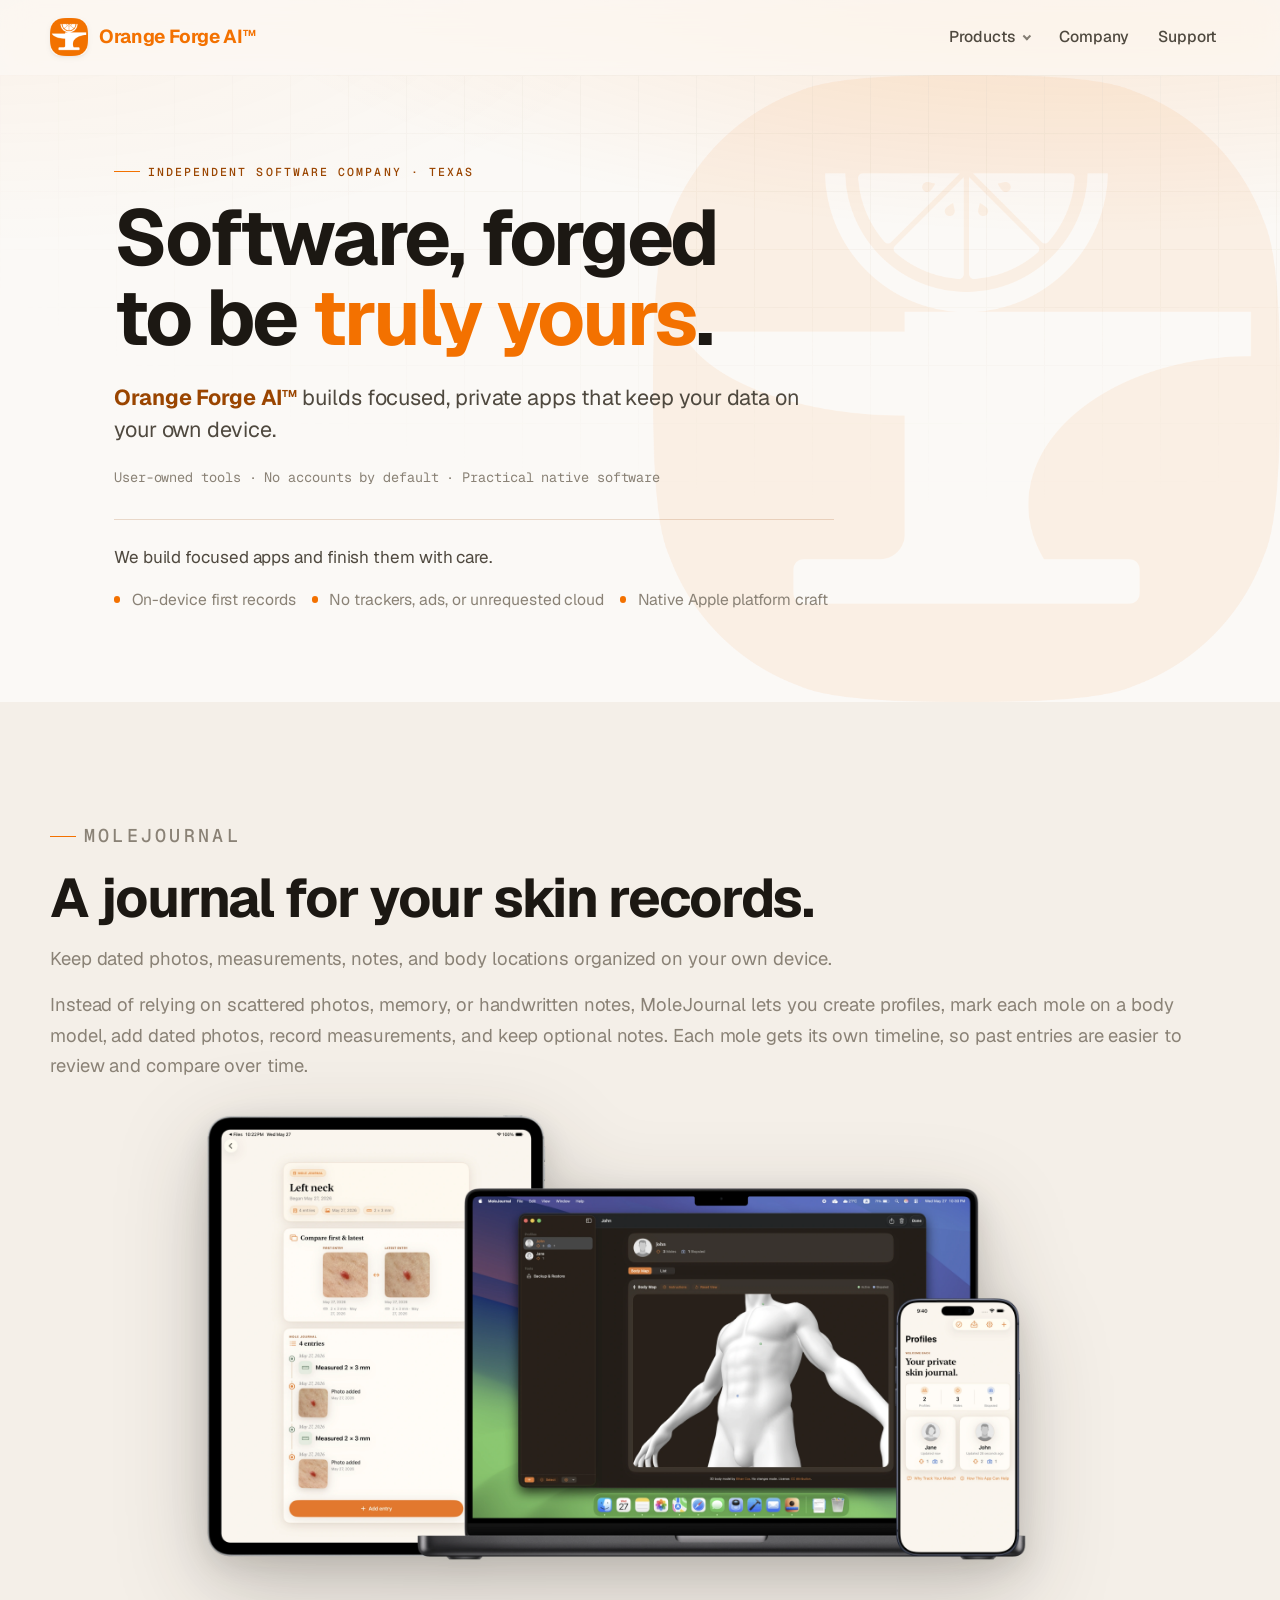
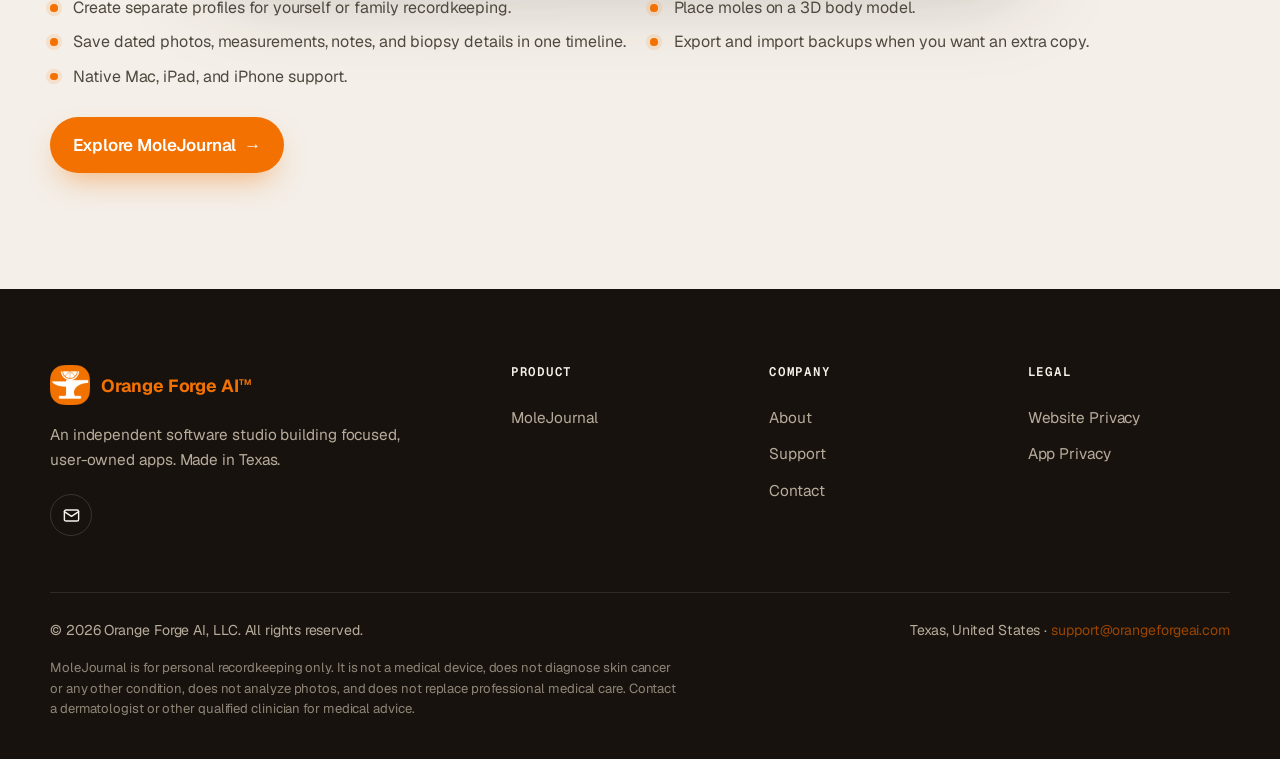
==== index.html @ 2f802c5a "tweaks" ====
<!doctype html>
<html lang="en">
<head>
    <meta charset="utf-8">
    <meta name="viewport" content="width=device-width, initial-scale=1">
    <meta name="description" content="Orange Forge AI is an independent software studio building focused, user-owned apps that keep your data on your device — starting with MoleJournal, a private journal for your skin records.">
    <meta name="theme-color" content="#f37100">
    <title>Orange Forge AI — User-owned software, beautifully made</title>

    <link rel="icon" type="image/png" sizes="256x256" href="assets/brand/logo.png">
    <link rel="apple-touch-icon" href="assets/brand/logo.png">

    <!-- Open Graph / social -->
    <meta property="og:type" content="website">
    <meta property="og:url" content="https://orangeforgeai.com/">
    <meta property="og:title" content="Orange Forge AI — User-owned software, beautifully made">
    <meta property="og:description" content="A software studio building focused, private apps that keep your data on your device. Meet MoleJournal, a calm home for your skin records.">
    <meta property="og:image" content="https://orangeforgeai.com/assets/brand/logo.png">
    <meta name="twitter:card" content="summary">

    <!-- Preload the self-hosted variable fonts to avoid a flash of fallback text -->
    <link rel="preload" href="assets/fonts/geist-latin.woff2" as="font" type="font/woff2" crossorigin>
    <link rel="preload" href="assets/fonts/geist-mono-latin.woff2" as="font" type="font/woff2" crossorigin>
    <link rel="stylesheet" href="style.css">

    <!-- Mark JS as available so reveal-on-scroll never hides content without it -->
    <script>document.documentElement.classList.add("js");</script>
</head>
<body>
    <a class="skip-link" href="#main">Skip to content</a>

    <header class="site-header">
        <nav class="navbar" aria-label="Primary navigation">
            <a class="brand-link" href="index.html#home" aria-label="Orange Forge AI home">
                <img class="brand-mark" src="assets/brand/logo.png" alt="" width="38" height="38">
                <span class="brand-text">Orange Forge AI<sup>TM</sup></span>
            </a>

            <button class="menu-toggle" type="button" aria-expanded="false" aria-controls="primary-menu">
                <span class="menu-toggle-line"></span>
                <span class="menu-toggle-line"></span>
                <span class="menu-toggle-line"></span>
                <span class="screen-reader-text">Toggle menu</span>
            </button>

            <ul class="nav-menu" id="primary-menu">
                <li class="nav-item has-dropdown">
                    <button class="nav-link dropdown-toggle" type="button" aria-expanded="false" aria-controls="products-dropdown">
                        Products
                    </button>
                    <div class="dropdown-panel" id="products-dropdown">
                        <a class="dropdown-product" href="molejournal.html">
                            <span>MoleJournal</span>
                            <small>A journal for your skin records</small>
                        </a>
                    </div>
                </li>
                <li class="nav-item"><a class="nav-link" href="#philosophy">Company</a></li>
                <li class="nav-item"><a class="nav-link" href="support.html">Support</a></li>
            </ul>
        </nav>
    </header>

    <main id="main">
        <!-- ============ HERO ============ -->
        <section class="hero hero--company" id="home" aria-labelledby="hero-title">
            <img class="hero__watermark" src="assets/brand/logo.png" alt="" aria-hidden="true">
            <div class="container hero__inner hero__inner--simple">
                <div class="hero__copy">
                    <p class="eyebrow">Independent software company · Texas</p>
                    <h1 class="hero__title" id="hero-title">Software, forged to be&nbsp;<span class="accent">truly yours</span>.</h1>
                    <p class="hero__lead">
                        <span class="brand-name">Orange Forge AI<sup>TM</sup></span> builds focused, private apps that keep your data on your own device.
                    </p>
                    <p class="hero__note">User-owned tools · No accounts by default · Practical native software</p>
                    <div class="hero__company-summary" id="philosophy">
                        <p>We build focused apps and finish them with care.</p>
                        <ul class="hero__principles" aria-label="Orange Forge AI principles">
                            <li>On-device first records</li>
                            <li>No trackers, ads, or unrequested cloud</li>
                            <li>Native Apple platform craft</li>
                        </ul>
                    </div>
                </div>
            </div>
        </section>

        <!-- ============ MOLEJOURNAL TEASER ============ -->
        <section class="section section--alt" id="molejournal" aria-labelledby="molejournal-title">
            <div class="container product-showcase" data-reveal>
                <div class="product-showcase__copy">
                    <p class="eyebrow">MoleJournal</p>
                    <h2 id="molejournal-title">A journal for your skin records.</h2>
                    <p>
                        Keep dated photos, measurements, notes, and body locations organized on your own device.
                    </p>
                    <p>
                        Instead of relying on scattered photos, memory, or handwritten notes, MoleJournal lets you create profiles, mark each mole on a body model, add dated photos, record measurements, and keep optional notes. Each mole gets its own timeline, so past entries are easier to review and compare over time.
                    </p>
                </div>

                <div class="product-device-stack" aria-label="MoleJournal screenshots on Mac, iPad, and iPhone">
                    <picture>
                        <source type="image/webp"
                            srcset="assets/screenshots/stacked_shots_main.webp 3768w"
                            sizes="(max-width: 1000px) 86.94vw, 869px">
                        <img class="product-device-stack__image" src="assets/screenshots/stacked_shots_main.png" width="3768" height="2052"
                            alt="MoleJournal screenshots stacked on MacBook Pro, iPad Pro, and iPhone" loading="lazy" decoding="async">
                    </picture>
                </div>

                <div class="product-showcase__details">
                    <ul class="product-showcase__list" aria-label="What MoleJournal does">
                        <li>Create separate profiles for yourself or family recordkeeping.</li>
                        <li>Place moles on a 3D body model.</li>
                        <li>Save dated photos, measurements, notes, and biopsy details in one timeline.</li>
                        <li>Export and import backups when you want an extra copy.</li>
                        <li>Native Mac, iPad, and iPhone support.</li>
                    </ul>
                    <div class="product-showcase__actions">
                        <a class="button button-primary" href="molejournal.html">Explore MoleJournal <span class="arrow" aria-hidden="true">→</span></a>
                    </div>
                </div>
            </div>
        </section>
    </main>

    <!-- ============ FOOTER ============ -->
    <footer class="footer" aria-labelledby="footer-heading">
        <h2 id="footer-heading" class="screen-reader-text">Site footer</h2>
        <div class="container">
            <div class="footer__grid">
                <div class="footer__brand">
                    <a class="footer__logo" href="index.html#home" aria-label="Orange Forge AI home">
                        <img src="assets/brand/logo.png" alt="" width="40" height="40">
                        <span>Orange Forge AI<sup>TM</sup></span>
                    </a>
                    <p>An independent software studio building focused, user-owned apps. Made in Texas.</p>
                    <div class="footer__social">
                        <a href="mailto:support@orangeforgeai.com" aria-label="Email Orange Forge AI">
                            <svg viewBox="0 0 24 24" fill="none" stroke="currentColor" stroke-width="1.8" stroke-linecap="round" stroke-linejoin="round" aria-hidden="true"><rect x="3" y="5" width="18" height="14" rx="2"/><path d="m3 7 9 6 9-6"/></svg>
                        </a>
                    </div>
                </div>

                <nav class="footer__col" aria-label="Products">
                    <h3>Product</h3>
                    <a href="molejournal.html">MoleJournal</a>
                </nav>

                <nav class="footer__col" aria-label="Company">
                    <h3>Company</h3>
                    <a href="index.html#philosophy">About</a>
                    <a href="support.html">Support</a>
                    <a href="mailto:support@orangeforgeai.com">Contact</a>
                </nav>

                <nav class="footer__col" aria-label="Legal">
                    <h3>Legal</h3>
                    <a href="privacy.html">Website Privacy</a>
                    <a href="app-privacy.html">App Privacy</a>
                </nav>
            </div>

            <div class="footer__bottom">
                <p>&copy; 2026 Orange Forge AI, LLC. All rights reserved.</p>
                <p>Texas, United States · <a href="mailto:support@orangeforgeai.com">support@orangeforgeai.com</a></p>
            </div>
            <p class="footer__disclaimer">
                MoleJournal is for personal recordkeeping only. It is not a medical device, does not diagnose skin cancer or any other condition, does not analyze photos, and does not replace professional medical care. Contact a dermatologist or other qualified clinician for medical advice.
            </p>
        </div>
    </footer>

    <script src="script.js"></script>
</body>
</html>
---- style.css ----
/* =====================================================================
   Orange Forge AI — design system
   ---------------------------------------------------------------------
   Aesthetic: "warm premium" — paper-light base, a single molten-orange
   accent (#f37100), refined Geist typography, soft warm shadows, airy
   layouts with bento grids and glass. One dark anchor (the footer).

   Authored as plain CSS (no build step) so the site stays statically
   hostable on GitHub Pages. Organized top-down:
     1. Fonts            6. Header / nav        11. Split + checklist
     2. Tokens           7. Hero                12. Showcase strip
     3. Base/reset       8. Stats               13. App page (MoleJournal)
     4. Utilities        9. Bento + cards       14. FAQ / policy / support
     5. Buttons         10. Split + checklist   15. Footer + responsive
   ===================================================================== */

/* 1. Fonts — self-hosted latin subset (no third-party requests) ------- */
@font-face {
    font-family: "Geist";
    font-style: normal;
    font-weight: 300 800;
    font-display: swap;
    src: url("assets/fonts/geist-latin.woff2") format("woff2");
}
@font-face {
    font-family: "Geist Mono";
    font-style: normal;
    font-weight: 400 600;
    font-display: swap;
    src: url("assets/fonts/geist-mono-latin.woff2") format("woff2");
}

/* 2. Design tokens ---------------------------------------------------- */
:root {
    /* Brand */
    --brand: #f37100;            /* fills, accents, glows, primary CTA bg */
    --brand-600: #e26500;        /* CTA hover */
    --brand-ink: #9a4500;        /* orange used as TEXT on light (AA-safe) */
    --ember: #ff9a4d;            /* warm highlight for gradients */
    --brand-tint: #fff3e8;       /* soft wash background */
    --brand-glow: rgba(243, 113, 0, 0.16);

    /* Warm neutrals */
    --bg: #fbf9f6;               /* page base */
    --bg-2: #f4efe8;             /* alternating section */
    --surface: #ffffff;          /* cards */
    --ink: #1c1813;              /* headings */
    --ink-2: #4f493f;            /* body copy */
    --muted: #8a8276;            /* meta / captions */
    --line: #ece6dd;             /* hairlines */
    --line-2: #ded6c9;

    /* Dark anchor (footer) */
    --dark: #17120d;
    --dark-2: #221b14;
    --on-dark: #f6f1ea;
    --on-dark-muted: #b7ac9c;

    /* Radii */
    --r-xs: 8px;
    --r-sm: 12px;
    --r-md: 16px;
    --r-lg: 22px;
    --r-xl: 30px;
    --r-pill: 999px;

    /* Warm, layered shadows */
    --shadow-xs: 0 1px 2px rgba(28, 24, 19, 0.05);
    --shadow-sm: 0 2px 8px -3px rgba(28, 24, 19, 0.10), 0 1px 2px rgba(28, 24, 19, 0.04);
    --shadow-md: 0 16px 36px -16px rgba(28, 24, 19, 0.18), 0 4px 10px -6px rgba(28, 24, 19, 0.08);
    --shadow-lg: 0 36px 70px -26px rgba(28, 24, 19, 0.26), 0 12px 28px -16px rgba(28, 24, 19, 0.12);
    --shadow-brand: 0 14px 30px -10px rgba(243, 113, 0, 0.5);
    /* drop-shadow for transparent device mockups (follows the silhouette) */
    --device-shadow: drop-shadow(0 28px 45px rgba(28, 24, 19, 0.22)) drop-shadow(0 8px 14px rgba(28, 24, 19, 0.12));

    /* Type */
    --font-sans: "Geist", -apple-system, BlinkMacSystemFont, "Segoe UI", Roboto, Helvetica, Arial, sans-serif;
    --font-mono: "Geist Mono", ui-monospace, SFMono-Regular, Menlo, Consolas, monospace;

    /* Motion */
    --ease: cubic-bezier(0.22, 0.61, 0.36, 1);
    --ease-out: cubic-bezier(0.16, 1, 0.3, 1);

    /* Layout */
    --container: 1180px;
    --pad: clamp(1.1rem, 4vw, 2rem);
    --section-y: clamp(4.5rem, 9vw, 8rem);
}

/* 3. Base / reset ----------------------------------------------------- */
*,
*::before,
*::after {
    box-sizing: border-box;
}

html {
    scroll-behavior: smooth;
    -webkit-text-size-adjust: 100%;
    scroll-padding-top: 92px; /* offset sticky header for in-page anchors */
}

body {
    margin: 0;
    background: var(--bg);
    color: var(--ink-2);
    font-family: var(--font-sans);
    font-size: 1.0625rem;
    line-height: 1.65;
    font-weight: 400;
    letter-spacing: -0.005em;
    -webkit-font-smoothing: antialiased;
    text-rendering: optimizeLegibility;
    overflow-x: hidden;
}

/* Faint warm tint anchored to the top of the page for atmosphere */
body::before {
    content: "";
    position: fixed;
    inset: 0;
    z-index: -1;
    background:
        radial-gradient(120% 60% at 85% -10%, var(--brand-glow), transparent 60%),
        radial-gradient(90% 50% at 0% 0%, rgba(243, 113, 0, 0.05), transparent 55%);
    pointer-events: none;
}

img,
picture,
svg {
    display: block;
    max-width: 100%;
}

img {
    height: auto;
}

a {
    color: var(--brand-ink);
    text-decoration: none;
    text-underline-offset: 3px;
}

a:hover {
    text-decoration: underline;
}

h1, h2, h3, h4 {
    color: var(--ink);
    line-height: 1.08;
    letter-spacing: -0.025em;
    font-weight: 700;
    margin: 0;
    text-wrap: balance;
}

p {
    margin: 0;
}

sup {
    font-size: 0.46em;
    line-height: 0;
    vertical-align: super;
    margin-left: 0.06em;
    letter-spacing: 0;
}

::selection {
    background: var(--brand);
    color: #fff;
}

:focus-visible {
    outline: 3px solid rgba(243, 113, 0, 0.6);
    outline-offset: 3px;
    border-radius: 4px;
}

/* 4. Utilities -------------------------------------------------------- */
.container {
    width: min(var(--container), 100% - (var(--pad) * 2));
    margin-inline: auto;
}

.container--narrow {
    width: min(880px, 100% - (var(--pad) * 2));
}

.section {
    padding-block: var(--section-y);
}

.section--alt {
    background: var(--bg-2);
}

.section--tint {
    background: linear-gradient(180deg, var(--brand-tint), var(--bg) 70%);
}

.eyebrow {
    display: inline-flex;
    align-items: center;
    gap: 0.5rem;
    margin: 0 0 1.1rem;
    font-family: var(--font-mono);
    font-size: 0.72rem;
    font-weight: 500;
    letter-spacing: 0.18em;
    text-transform: uppercase;
    color: var(--brand-ink);
}

.eyebrow::before {
    content: "";
    width: 1.6rem;
    height: 1px;
    background: var(--brand);
}

.eyebrow--center {
    justify-content: center;
}

.section-head {
    max-width: 720px;
}

.section-head--center {
    max-width: 760px;
    margin-inline: auto;
    text-align: center;
}

.section-head h2 {
    font-size: clamp(2rem, 4.4vw, 3.25rem);
}

.section-head p {
    margin-top: 1.1rem;
    font-size: clamp(1.05rem, 1.7vw, 1.2rem);
    color: var(--muted);
}

.lead {
    font-size: clamp(1.15rem, 2vw, 1.4rem);
    line-height: 1.5;
    color: var(--ink-2);
}

.brand-name {
    /* AA-safe deep orange for the brand name when it appears inline in running
       text; the large nav/footer wordmark keeps the brighter brand orange. */
    color: var(--brand-ink);
    font-weight: 700;
}

.skip-link {
    position: absolute;
    left: 1rem;
    top: 0.85rem;
    z-index: 100;
    transform: translateY(-160%);
    background: var(--ink);
    color: #fff;
    padding: 0.7rem 1rem;
    border-radius: var(--r-sm);
    transition: transform 0.18s var(--ease);
}

.skip-link:focus {
    transform: translateY(0);
    text-decoration: none;
}

.screen-reader-text {
    position: absolute;
    width: 1px;
    height: 1px;
    padding: 0;
    margin: -1px;
    overflow: hidden;
    clip: rect(0, 0, 0, 0);
    white-space: nowrap;
    border: 0;
}

/* Scroll-reveal (progressive enhancement). The hidden start-state is scoped
   to .js (set synchronously in <head>) so content is always visible when
   JavaScript is unavailable. */
.js [data-reveal] {
    opacity: 0;
    transform: translateY(22px);
    transition: opacity 0.7s var(--ease-out), transform 0.7s var(--ease-out);
    transition-delay: var(--reveal-delay, 0ms);
    will-change: opacity, transform;
}

.js [data-reveal].is-visible {
    opacity: 1;
    transform: none;
}

/* 5. Buttons ---------------------------------------------------------- */
.button {
    --btn-bg: var(--surface);
    --btn-fg: var(--ink);
    display: inline-flex;
    align-items: center;
    justify-content: center;
    gap: 0.5rem;
    min-height: 50px;
    padding: 0.8rem 1.4rem;
    border: 1px solid transparent;
    border-radius: var(--r-pill);
    background: var(--btn-bg);
    color: var(--btn-fg);
    font: inherit;
    font-weight: 600;
    letter-spacing: -0.01em;
    cursor: pointer;
    text-decoration: none;
    transition: transform 0.2s var(--ease), box-shadow 0.2s var(--ease),
        background-color 0.2s var(--ease), border-color 0.2s var(--ease);
}

.button:hover {
    text-decoration: none;
}

.button .arrow {
    transition: transform 0.25s var(--ease);
}

.button:hover .arrow {
    transform: translateX(3px);
}

.button-primary {
    --btn-bg: var(--brand);
    --btn-fg: #fff;
    box-shadow: var(--shadow-brand);
}

.button-primary:hover {
    --btn-bg: var(--brand-600);
    transform: translateY(-2px);
    box-shadow: 0 20px 40px -12px rgba(243, 113, 0, 0.6);
}

.button-secondary {
    --btn-bg: var(--surface);
    --btn-fg: var(--ink);
    border-color: var(--line-2);
    box-shadow: var(--shadow-xs);
}

.button-secondary:hover {
    transform: translateY(-2px);
    border-color: var(--brand);
    box-shadow: var(--shadow-sm);
}

.button-ghost {
    --btn-bg: transparent;
    --btn-fg: var(--ink);
}

.button-ghost:hover {
    background: rgba(28, 24, 19, 0.05);
}

.button:disabled {
    cursor: not-allowed;
    opacity: 0.5;
    box-shadow: none;
    transform: none;
}

.button--sm {
    min-height: 42px;
    padding: 0.55rem 1rem;
    font-size: 0.95rem;
}

.button--on-dark.button-secondary {
    --btn-bg: rgba(255, 255, 255, 0.06);
    --btn-fg: var(--on-dark);
    border-color: rgba(255, 255, 255, 0.18);
}

.button-row {
    display: flex;
    flex-wrap: wrap;
    gap: 0.85rem;
    margin-top: 2rem;
}

/* 6. Header / navigation (class contract preserved for script.js) ----- */
.site-header {
    position: sticky;
    top: 0;
    z-index: 50;
    background: rgba(251, 249, 246, 0.72);
    backdrop-filter: saturate(180%) blur(16px);
    -webkit-backdrop-filter: saturate(180%) blur(16px);
    border-bottom: 1px solid transparent;
    transition: border-color 0.25s var(--ease), background-color 0.25s var(--ease), box-shadow 0.25s var(--ease);
}

.site-header.is-scrolled {
    border-bottom-color: var(--line);
    box-shadow: var(--shadow-sm);
}

.navbar {
    width: min(var(--container), 100% - (var(--pad) * 2));
    margin-inline: auto;
    min-height: 74px;
    display: flex;
    align-items: center;
    justify-content: space-between;
    gap: 1.5rem;
}

.brand-link {
    display: inline-flex;
    align-items: center;
    gap: 0.7rem;
    color: var(--ink);
}

.brand-link:hover {
    text-decoration: none;
}

.brand-mark {
    width: 38px;
    height: 38px;
    border-radius: 10px;
    box-shadow: var(--shadow-sm);
}

.brand-text {
    font-size: 1.18rem;
    font-weight: 700;
    letter-spacing: -0.02em;
    color: var(--brand);
    white-space: nowrap;
}

.nav-menu {
    display: flex;
    align-items: center;
    gap: 0.15rem;
    margin: 0;
    padding: 0;
    list-style: none;
}

.nav-item {
    position: relative;
}

.nav-link {
    display: inline-flex;
    align-items: center;
    min-height: 44px;
    padding: 0.5rem 0.85rem;
    border: 0;
    border-radius: var(--r-sm);
    background: transparent;
    color: var(--ink-2);
    font: inherit;
    font-weight: 500;
    font-size: 0.98rem;
    cursor: pointer;
    transition: color 0.18s var(--ease), background-color 0.18s var(--ease);
}

.nav-link:hover,
.nav-link:focus-visible,
.nav-link[aria-current="page"],
.has-dropdown.is-open > .dropdown-toggle {
    color: var(--ink);
    background: rgba(28, 24, 19, 0.05);
    text-decoration: none;
}

.dropdown-toggle::after {
    content: "";
    width: 0.4rem;
    height: 0.4rem;
    margin-left: 0.5rem;
    border-right: 2px solid currentColor;
    border-bottom: 2px solid currentColor;
    transform: rotate(45deg) translateY(-1px);
    opacity: 0.7;
    transition: transform 0.2s var(--ease);
}

.has-dropdown.is-open .dropdown-toggle::after {
    transform: rotate(225deg);
}

/* hover bridge so the panel doesn't close in the gap */
.has-dropdown::after {
    content: "";
    position: absolute;
    right: 0;
    top: 100%;
    width: min(320px, 80vw);
    height: 0.7rem;
    display: none;
}

.dropdown-panel {
    position: absolute;
    right: 0;
    top: calc(100% + 0.5rem);
    z-index: 2;
    display: none;
    width: min(330px, 80vw);
    padding: 0.5rem;
    border: 1px solid var(--line);
    border-radius: var(--r-md);
    background: var(--surface);
    box-shadow: var(--shadow-lg);
}

.has-dropdown:hover .dropdown-panel,
.has-dropdown:focus-within .dropdown-panel,
.has-dropdown.is-open .dropdown-panel,
.has-dropdown:hover::after,
.has-dropdown:focus-within::after,
.has-dropdown.is-open::after {
    display: block;
}

.dropdown-product {
    display: grid;
    gap: 0.15rem;
    padding: 0.85rem;
    border-radius: var(--r-sm);
    color: var(--ink);
}

.dropdown-product:hover,
.dropdown-product:focus-visible,
.dropdown-product[aria-current="page"] {
    background: var(--brand-tint);
    text-decoration: none;
}

.dropdown-product span {
    font-weight: 650;
    color: var(--brand-ink);
}

.dropdown-product small {
    color: var(--muted);
    font-size: 0.9rem;
}

.menu-toggle {
    display: none;
    width: 46px;
    height: 46px;
    padding: 0.75rem;
    border: 1px solid var(--line-2);
    border-radius: var(--r-sm);
    background: var(--surface);
    cursor: pointer;
}

.menu-toggle-line {
    display: block;
    width: 100%;
    height: 2px;
    margin: 4px 0;
    border-radius: var(--r-pill);
    background: var(--ink);
    transition: transform 0.2s var(--ease), opacity 0.2s var(--ease);
}

/* 7. Hero ------------------------------------------------------------- */
.hero {
    position: relative;
    overflow: hidden;
    padding-top: clamp(3rem, 6vw, 5rem);
    padding-bottom: clamp(3.5rem, 7vw, 6rem);
}

/* faint grid + glow backdrop */
.hero::before {
    content: "";
    position: absolute;
    inset: 0;
    z-index: 0;
    background-image:
        linear-gradient(var(--line) 1px, transparent 1px),
        linear-gradient(90deg, var(--line) 1px, transparent 1px);
    background-size: 58px 58px;
    -webkit-mask-image: radial-gradient(120% 90% at 72% 8%, #000 0%, transparent 68%);
    mask-image: radial-gradient(120% 90% at 72% 8%, #000 0%, transparent 68%);
    opacity: 0.55;
    pointer-events: none;
}

.hero__watermark {
    position: absolute;
    z-index: 0;
    top: 0;
    right: 0;
    height: 100%;
    width: auto;
    max-width: none;
    opacity: 0.07;
    pointer-events: none;
    user-select: none;
}

.hero__inner {
    position: relative;
    z-index: 1;
    display: grid;
    grid-template-columns: minmax(0, 1.02fr) minmax(0, 1fr);
    align-items: center;
    gap: clamp(2rem, 5vw, 4.5rem);
}

.hero__inner--simple {
    display: block;
    max-width: 840px;
    margin-left: max(var(--pad), calc((100vw - var(--container)) / 2 + clamp(2rem, 5vw, 4rem)));
    margin-right: auto;
}

.hero__inner--simple .hero__lead {
    max-width: 52ch;
}

.hero__title {
    font-size: clamp(2.6rem, 6.2vw, 4.9rem);
    line-height: 1.02;
    letter-spacing: -0.035em;
    font-weight: 700;
}

.hero__title .accent {
    color: var(--brand);
}

.hero__lead {
    max-width: 33ch;
    margin-top: 1.4rem;
    font-size: clamp(1.1rem, 1.8vw, 1.35rem);
    line-height: 1.5;
    color: var(--ink-2);
}

.hero__note {
    margin-top: 1.3rem;
    font-family: var(--font-mono);
    font-size: 0.85rem;
    color: var(--muted);
    display: inline-flex;
    align-items: center;
    gap: 0.5rem;
}

.hero__company-summary {
    max-width: 720px;
    margin-top: 1.8rem;
    padding-top: 1.4rem;
    border-top: 1px solid rgba(154, 69, 0, 0.18);
}

.hero__company-summary p {
    color: var(--ink-2);
}

.hero__principles {
    display: flex;
    flex-wrap: wrap;
    gap: 0.65rem 1rem;
    margin: 1rem 0 0;
    padding: 0;
    list-style: none;
}

.hero__principles li {
    display: inline-flex;
    align-items: center;
    gap: 0.7rem;
    color: var(--muted);
    font-size: 0.98rem;
}

.hero__principles li::before {
    content: "";
    flex: 0 0 auto;
    width: 0.4rem;
    height: 0.4rem;
    border-radius: 50%;
    background: var(--brand);
}

/* device cluster — a large mac + an overlapping phone, both transparent */
.hero__media {
    position: relative;
    display: flex;
    justify-content: center;
    align-items: center;
}

.hero__device-main {
    width: 100%;
    filter: var(--device-shadow);
}

.hero__device-phone {
    position: absolute;
    right: -2%;
    bottom: -8%;
    width: 27%;
    min-width: 120px;
    filter: var(--device-shadow);
    animation: float 7s var(--ease-out) infinite;
}

@keyframes float {
    0%, 100% { transform: translateY(0); }
    50% { transform: translateY(-12px); }
}

/* staggered entrance on load */
.hero__copy > * {
    animation: rise 0.85s var(--ease-out) both;
}
.hero__copy > *:nth-child(1) { animation-delay: 0.05s; }
.hero__copy > *:nth-child(2) { animation-delay: 0.14s; }
.hero__copy > *:nth-child(3) { animation-delay: 0.23s; }
.hero__copy > *:nth-child(4) { animation-delay: 0.32s; }
.hero__copy > *:nth-child(5) { animation-delay: 0.41s; }
.hero__media {
    animation: rise 1s var(--ease-out) 0.2s both;
}

.product-showcase {
    display: grid;
    grid-template-columns: 1fr;
    gap: clamp(1.2rem, 2.8vw, 2.1rem);
}

.product-showcase__copy {
    max-width: none;
}

.product-showcase__copy h2 {
    font-size: clamp(2.1rem, 4.6vw, 3.4rem);
}

.product-showcase__copy p {
    margin-top: 1rem;
    color: var(--muted);
    font-size: clamp(1.02rem, 1.5vw, 1.15rem);
}

.product-showcase__copy .eyebrow {
    margin-top: 0;
}

.product-showcase__details {
    display: grid;
    grid-template-columns: 1fr;
    align-items: start;
    gap: 1.8rem;
}

.product-showcase__list {
    display: grid;
    grid-template-columns: repeat(2, minmax(0, 1fr));
    gap: 0.65rem 1.3rem;
    margin: 0;
    padding: 0;
    list-style: none;
}

.product-showcase__list li {
    position: relative;
    padding-left: 1.45rem;
    color: var(--ink-2);
    font-size: 1rem;
    line-height: 1.5;
}

.product-showcase__list li::before {
    content: "";
    position: absolute;
    left: 0;
    top: 0.5rem;
    width: 0.48rem;
    height: 0.48rem;
    border-radius: 50%;
    background: var(--brand);
    box-shadow: 0 0 0 4px rgba(243, 113, 0, 0.12);
}

.product-showcase__actions {
    display: flex;
    justify-content: flex-start;
}

.product-showcase__actions .button {
    white-space: nowrap;
}

.product-device-stack {
    display: flex;
    justify-content: center;
    align-items: center;
    width: 100%;
}

.product-device-stack__image {
    width: min(94.5%, 869px);
    filter: var(--device-shadow);
}

@keyframes rise {
    from { opacity: 0; transform: translateY(26px); }
    to { opacity: 1; transform: none; }
}

@keyframes fadeIn {
    from { opacity: 0; }
    to { opacity: 1; }
}

/* 8. Stat strip ------------------------------------------------------- */
.stats {
    display: grid;
    grid-template-columns: repeat(4, 1fr);
    gap: 1px;
    margin-top: clamp(2.5rem, 5vw, 4rem);
    background: var(--line);
    border: 1px solid var(--line);
    border-radius: var(--r-lg);
    overflow: hidden;
}

.stat {
    background: var(--surface);
    padding: clamp(1.1rem, 2.4vw, 1.6rem);
}

.stat__num {
    font-size: clamp(1.5rem, 2.6vw, 2.1rem);
    font-weight: 700;
    letter-spacing: -0.03em;
    color: var(--ink);
}

.stat__num .unit {
    color: var(--brand);
}

.stat__label {
    margin-top: 0.25rem;
    font-size: 0.92rem;
    color: var(--muted);
}

/* 9. Bento + cards ---------------------------------------------------- */
.bento {
    display: grid;
    grid-template-columns: repeat(6, 1fr);
    grid-auto-rows: minmax(168px, auto);
    gap: clamp(0.9rem, 1.6vw, 1.2rem);
    margin-top: clamp(2.5rem, 5vw, 3.5rem);
}

.bento__item {
    position: relative;
    grid-column: span 2;
    display: flex;
    flex-direction: column;
    padding: clamp(1.4rem, 2.2vw, 1.9rem);
    border: 1px solid var(--line);
    border-radius: var(--r-lg);
    background: var(--surface);
    box-shadow: var(--shadow-sm);
    overflow: hidden;
    transition: transform 0.3s var(--ease), box-shadow 0.3s var(--ease), border-color 0.3s var(--ease);
}

.bento__item:hover {
    transform: translateY(-4px);
    border-color: var(--line-2);
    box-shadow: var(--shadow-md);
}

.span-3 { grid-column: span 3; }
.span-4 { grid-column: span 4; }
.row-2 { grid-row: span 2; }

/* a tile that leads with a screenshot */
.bento__item--media {
    padding: 0;
}

.bento__media {
    position: relative;
    flex: 1;
    display: flex;
    align-items: flex-end;
    justify-content: center;
    padding: clamp(1.4rem, 2.4vw, 2rem) clamp(1.4rem, 2.4vw, 2rem) 0;
    background:
        radial-gradient(90% 70% at 50% 120%, var(--brand-glow), transparent 70%),
        linear-gradient(180deg, var(--bg-2), var(--surface));
    min-height: 240px;
    overflow: hidden;
}

.bento__media img {
    width: auto;
    /* hard pixel cap so tall portrait screenshots can never blow up the grid */
    max-height: 300px;
    filter: var(--device-shadow);
}

.bento__media--contain img {
    width: auto;
    max-width: 100%;
    height: auto;
    object-fit: contain;
}

/* a wide "feature" tile: a screenshot sitting beside its copy */
.bento__item--feature {
    flex-direction: row;
    align-items: center;
    gap: clamp(1.2rem, 2.2vw, 2.2rem);
}

.bento__item--feature .bento__media {
    flex: 0 0 auto;
    width: 42%;
    min-height: 0;
    padding: 1.3rem 1.3rem 0;
    border-radius: var(--r-md);
}

.bento__item--feature .bento__media img {
    max-height: 400px;
}

.bento__item--feature .bento__body {
    flex: 1;
    padding: 0;
}

.bento__body {
    padding: clamp(1.3rem, 2vw, 1.7rem);
}

.bento__icon,
.card__icon {
    display: inline-grid;
    place-items: center;
    width: 46px;
    height: 46px;
    margin-bottom: 1rem;
    border-radius: 12px;
    background: var(--brand-tint);
    color: var(--brand-ink);
    flex: none;
}

.bento__icon svg,
.card__icon svg {
    width: 24px;
    height: 24px;
}

.bento__title,
.card__title {
    font-size: 1.22rem;
    font-weight: 650;
    letter-spacing: -0.02em;
}

.bento__text,
.card__text {
    margin-top: 0.55rem;
    color: var(--muted);
    font-size: 1rem;
    line-height: 1.55;
}

.bento__item--accent {
    background:
        radial-gradient(120% 120% at 100% 0%, rgba(243, 113, 0, 0.10), transparent 55%),
        var(--surface);
    border-color: rgba(243, 113, 0, 0.28);
}

/* simple card grid (used on app/feature pages) */
.card-grid {
    display: grid;
    grid-template-columns: repeat(3, minmax(0, 1fr));
    gap: clamp(0.9rem, 1.6vw, 1.2rem);
    margin-top: clamp(2.5rem, 5vw, 3.5rem);
}

.card {
    padding: clamp(1.5rem, 2.4vw, 2rem);
    border: 1px solid var(--line);
    border-radius: var(--r-lg);
    background: var(--surface);
    box-shadow: var(--shadow-sm);
    transition: transform 0.3s var(--ease), box-shadow 0.3s var(--ease), border-color 0.3s var(--ease);
}

.card:hover {
    transform: translateY(-4px);
    border-color: var(--line-2);
    box-shadow: var(--shadow-md);
}

/* 10. Split section + checklist --------------------------------------- */
.split {
    display: grid;
    grid-template-columns: minmax(0, 1fr) minmax(0, 1fr);
    align-items: center;
    gap: clamp(2rem, 5vw, 4.5rem);
}

.split--reverse .split__media {
    order: -1;
}

.split__media img {
    width: 100%;
    filter: var(--device-shadow);
}

.split__media--landscape-height picture {
    display: flex;
    justify-content: center;
    align-items: center;
    aspect-ratio: 4260 / 2840;
}

.split__media--landscape-height img {
    width: auto;
    max-width: 100%;
    height: 100%;
    object-fit: contain;
}

.split__media--ipad-edit picture {
    aspect-ratio: 4260 / 3408;
}

.split__media--phone-half img {
    display: block;
    width: 50%;
    max-width: 270px;
    height: auto;
    margin-inline: auto;
}

.checklist {
    display: grid;
    gap: 0.9rem;
    margin: 1.8rem 0 0;
    padding: 0;
    list-style: none;
}

.checklist li {
    position: relative;
    padding-left: 2rem;
    color: var(--ink-2);
    font-size: 1.05rem;
}

.checklist li::before {
    content: "";
    position: absolute;
    left: 0;
    top: 0.15rem;
    width: 1.3rem;
    height: 1.3rem;
    border-radius: 50%;
    background: var(--brand-tint);
    /* check glyph */
    background-image: url("data:image/svg+xml,%3Csvg xmlns='http://www.w3.org/2000/svg' width='16' height='16' viewBox='0 0 24 24' fill='none' stroke='%239a4500' stroke-width='3' stroke-linecap='round' stroke-linejoin='round'%3E%3Cpolyline points='20 6 9 17 4 12'/%3E%3C/svg%3E");
    background-repeat: no-repeat;
    background-position: center;
    background-size: 0.85rem;
}

/* 12. Showcase strip (cross-device) ----------------------------------- */
.showcase {
    position: relative;
    display: grid;
    grid-template-columns: 1fr;
    justify-items: center;
    gap: 0;
}

.showcase__devices {
    position: relative;
    display: flex;
    align-items: flex-end;
    justify-content: center;
    gap: clamp(1rem, 3vw, 2.5rem);
    margin-top: clamp(2.5rem, 5vw, 3.5rem);
    width: 100%;
}

.showcase__devices img {
    filter: var(--device-shadow);
}

.showcase__mac { width: min(58%, 720px); }
.showcase__ipad { width: min(22%, 250px); }
.showcase__phone { width: min(15%, 170px); }

/* 13. App page (MoleJournal) ----------------------------------------- */
.app-hero {
    position: relative;
    overflow: hidden;
    padding-top: clamp(2.5rem, 5vw, 4rem);
    padding-bottom: clamp(3.5rem, 7vw, 5.5rem);
}

.app-hero__inner {
    display: grid;
    grid-template-columns: minmax(0, 1fr);
    align-items: start;
    gap: 0;
}

.app-lockup {
    display: flex;
    align-items: center;
    gap: clamp(1rem, 2.4vw, 1.6rem);
    margin-bottom: 1.5rem;
}

.app-lockup picture {
    flex: 0 0 auto;
    line-height: 0;
}

.app-lockup img {
    width: clamp(86px, 10.3vw, 124px);
    height: clamp(86px, 10.3vw, 124px);
    border-radius: clamp(21px, 2.45vw, 30px);
    box-shadow: var(--shadow-md);
}

.app-lockup__copy {
    min-width: 0;
}

.app-lockup .eyebrow {
    margin: 0 0 0.55rem;
}

.app-hero__title {
    font-size: clamp(2.55rem, 5vw, 4.15rem);
    line-height: 0.94;
    letter-spacing: 0;
}

.app-hero__media {
    display: flex;
    justify-content: center;
    align-items: center;
    margin-block: clamp(1.8rem, 4vw, 3rem);
}

.app-hero__media picture {
    display: block;
    width: min(85%, 1003px);
}

.app-hero__media .device-stack {
    width: 100%;
    height: auto;
    filter: var(--device-shadow);
}

/* screenshot band */
.shot-grid {
    display: flex;
    align-items: start;
    justify-content: center;
    gap: clamp(1.2rem, 3vw, 2.5rem);
    margin-top: clamp(2.5rem, 5vw, 3.5rem);
}

.shot {
    --shot-media-height: clamp(263px, 31.73vw, 402px);
    --shot-max-height: 520px;
    --shot-width: auto;
    display: grid;
    grid-template-rows: var(--shot-media-height) auto;
    flex: 0 0 var(--shot-width);
    max-width: 100%;
    margin: 0;
    text-align: center;
}

.shot--phone {
    --shot-max-height: clamp(170px, 20.5vw, 260px);
    --shot-width: clamp(170px, 17vw, 240px);
}

.shot--ipad {
    --shot-max-height: clamp(263px, 31.73vw, 402px);
    --shot-width: clamp(202px, 24.33vw, 309px);
}

.shot--mac {
    --shot-max-height: clamp(239px, 28.78vw, 365px);
    --shot-width: clamp(358px, 43.17vw, 548px);
}

.shot picture {
    display: flex;
    align-items: flex-end;
    justify-content: center;
    height: var(--shot-media-height);
}

.shot img {
    width: auto;
    max-width: 100%;
    height: auto;
    margin-inline: auto;
    max-height: var(--shot-max-height);
    object-fit: contain;
    filter: var(--device-shadow);
}

.shot figcaption {
    margin-top: 1.1rem;
    color: var(--muted);
    font-size: 0.96rem;
    max-width: 32ch;
    margin-inline: auto;
}

.shot--raise img {
    transform: translateY(-1.5rem);
}

/* notice / disclaimer */
.notice {
    margin-top: 1.6rem;
    padding: 1rem 1.2rem;
    border: 1px solid var(--line);
    border-left: 3px solid var(--brand);
    border-radius: var(--r-md);
    background: var(--brand-tint);
    color: var(--ink-2);
    font-size: 0.98rem;
}

.notice strong {
    color: var(--ink);
}

/* 14a. FAQ ------------------------------------------------------------ */
.faq {
    display: grid;
    grid-template-columns: repeat(2, minmax(0, 1fr));
    gap: clamp(0.6rem, 1.5vw, 1.1rem);
    margin-top: clamp(2.5rem, 5vw, 3.5rem);
}

.faq-item {
    padding: clamp(1.3rem, 2vw, 1.7rem);
    border: 1px solid var(--line);
    border-radius: var(--r-lg);
    background: var(--surface);
}

.faq-item h3 {
    font-size: 1.1rem;
    font-weight: 650;
}

.faq-item p {
    margin-top: 0.5rem;
    color: var(--muted);
    font-size: 0.98rem;
}

/* 14b. CTA band ------------------------------------------------------- */
.cta {
    position: relative;
    overflow: hidden;
    border-radius: var(--r-xl);
    padding: clamp(2.5rem, 6vw, 4.5rem);
    background:
        radial-gradient(90% 140% at 100% 0%, rgba(255, 154, 77, 0.25), transparent 55%),
        linear-gradient(135deg, var(--dark), var(--dark-2));
    color: var(--on-dark);
    text-align: center;
}

.cta h2 {
    color: #fff;
    font-size: clamp(2rem, 4.5vw, 3.2rem);
}

.cta p {
    max-width: 52ch;
    margin: 1.1rem auto 0;
    color: var(--on-dark-muted);
    font-size: 1.1rem;
}

.cta .button-row {
    justify-content: center;
}

.cta__spark {
    position: absolute;
    inset: 0;
    background-image: radial-gradient(rgba(255, 255, 255, 0.6) 1px, transparent 1px);
    background-size: 26px 26px;
    opacity: 0.05;
    pointer-events: none;
}

/* 14c. Policy pages --------------------------------------------------- */
.policy-main {
    padding-block: clamp(3rem, 7vw, 5.5rem);
}

.policy-container {
    width: min(880px, 100% - (var(--pad) * 2));
    margin-inline: auto;
    padding: clamp(1.6rem, 5vw, 3.5rem);
    border: 1px solid var(--line);
    border-radius: var(--r-xl);
    background: var(--surface);
    box-shadow: var(--shadow-md);
}

.policy-header {
    padding-bottom: 1.8rem;
    border-bottom: 1px solid var(--line);
}

.policy-header h1 {
    font-size: clamp(2rem, 5vw, 3.2rem);
}

.last-updated {
    margin-top: 0.9rem;
    font-family: var(--font-mono);
    font-size: 0.85rem;
    color: var(--muted);
}

.policy-header p:not(.last-updated),
.policy-section p {
    margin-top: 1rem;
    color: var(--ink-2);
}

.policy-section {
    padding-block: 1.8rem;
    border-bottom: 1px solid var(--line);
}

.policy-section:last-child {
    border-bottom: 0;
    padding-bottom: 0;
}

.policy-section h2 {
    font-size: clamp(1.3rem, 2.6vw, 1.7rem);
    color: var(--brand-ink);
}

.policy-section h3 {
    margin-top: 1.4rem;
    font-size: 1.12rem;
    color: var(--ink);
}

.policy-list {
    margin: 0.8rem 0 0;
    padding-left: 1.2rem;
    color: var(--ink-2);
}

.policy-list li {
    margin-bottom: 0.5rem;
}

/* 14d. Support page --------------------------------------------------- */
.support-layout {
    display: grid;
    grid-template-columns: minmax(0, 0.9fr) minmax(0, 1.4fr);
    gap: clamp(1.5rem, 4vw, 3rem);
    align-items: start;
}

.support-selector {
    position: sticky;
    top: 100px;
    padding: 1.4rem;
    border: 1px solid var(--line);
    border-radius: var(--r-lg);
    background: var(--surface);
    box-shadow: var(--shadow-sm);
}

.support-selector label {
    display: block;
    margin-bottom: 0.6rem;
    font-weight: 650;
    color: var(--ink);
}

.support-select {
    width: 100%;
    min-height: 48px;
    padding: 0.7rem 0.9rem;
    border: 1px solid var(--line-2);
    border-radius: var(--r-sm);
    background: var(--bg);
    color: var(--ink);
    font: inherit;
    font-weight: 550;
}

.support-selector p {
    margin-top: 1rem;
    font-size: 0.92rem;
    color: var(--muted);
}

.support-content {
    padding: clamp(1.5rem, 4vw, 2.4rem);
    border: 1px solid var(--line);
    border-radius: var(--r-lg);
    background: var(--surface);
    box-shadow: var(--shadow-sm);
}

.support-content h2 {
    font-size: clamp(1.6rem, 3.4vw, 2.3rem);
}

.support-content > p {
    margin-top: 0.9rem;
    color: var(--ink-2);
}

.support-block {
    margin-top: 2rem;
    padding-top: 2rem;
    border-top: 1px solid var(--line);
}

.support-block h3 {
    font-size: 1.25rem;
    color: var(--ink);
}

.support-block p {
    margin-top: 0.7rem;
    color: var(--ink-2);
}

.support-faq h4 {
    margin-top: 1.5rem;
    margin-bottom: 0.3rem;
    font-size: 1.04rem;
    color: var(--ink);
}

.support-faq p {
    color: var(--muted);
}

/* 15. Footer (dark anchor) ------------------------------------------- */
.footer {
    background: var(--dark);
    color: var(--on-dark-muted);
    padding-block: clamp(3.5rem, 6vw, 5rem) 2.5rem;
}

.footer__grid {
    display: grid;
    grid-template-columns: minmax(0, 1.6fr) repeat(3, minmax(0, 0.8fr));
    gap: clamp(2rem, 5vw, 3.5rem);
}

.footer__brand {
    max-width: 360px;
}

.footer__logo {
    display: inline-flex;
    align-items: center;
    gap: 0.7rem;
    margin-bottom: 1.1rem;
}

.footer__logo img {
    width: 40px;
    height: 40px;
    border-radius: 10px;
}

.footer__logo span {
    font-size: 1.1rem;
    font-weight: 700;
    color: var(--brand);
}

.footer__brand p {
    color: var(--on-dark-muted);
    font-size: 0.96rem;
}

.footer__social {
    display: flex;
    gap: 0.6rem;
    margin-top: 1.3rem;
}

.footer__social a {
    display: inline-grid;
    place-items: center;
    width: 42px;
    height: 42px;
    border-radius: 50%;
    border: 1px solid rgba(255, 255, 255, 0.14);
    color: var(--on-dark);
    transition: background-color 0.2s var(--ease), border-color 0.2s var(--ease), transform 0.2s var(--ease);
}

.footer__social a:hover {
    background: var(--brand);
    border-color: var(--brand);
    transform: translateY(-2px);
}

.footer__social svg {
    width: 19px;
    height: 19px;
}

.footer__col h3 {
    margin-bottom: 1rem;
    font-size: 0.78rem;
    font-family: var(--font-mono);
    letter-spacing: 0.14em;
    text-transform: uppercase;
    color: var(--on-dark);
}

.footer__col {
    display: flex;
    flex-direction: column;
    gap: 0.7rem;
}

.footer__col a {
    color: var(--on-dark-muted);
    font-size: 0.96rem;
    overflow-wrap: anywhere;
}

.footer__col a:hover {
    color: var(--on-dark);
}

.footer__bottom {
    display: flex;
    flex-wrap: wrap;
    gap: 0.6rem 1.5rem;
    justify-content: space-between;
    align-items: center;
    margin-top: clamp(2.5rem, 5vw, 3.5rem);
    padding-top: 1.6rem;
    border-top: 1px solid rgba(255, 255, 255, 0.1);
    font-size: 0.88rem;
}

.footer__disclaimer {
    max-width: 70ch;
    margin-top: 1rem;
    color: rgba(183, 172, 156, 0.75);
    font-size: 0.82rem;
    line-height: 1.55;
}

/* 16. Responsive ----------------------------------------------------- */
@media (max-width: 1000px) {
    .hero__inner,
    .app-hero__inner {
        grid-template-columns: 1fr;
    }

    .hero__lead { max-width: 46ch; }

    .hero__media {
        order: 2;
        max-width: 620px;
        margin-inline: auto;
    }

    .bento__item,
    .span-3,
    .span-4 {
        grid-column: span 3;
    }

    .row-2 { grid-row: auto; }

    /* feature tile stacks (image over copy) when it's no longer full-width */
    .bento__item--feature {
        flex-direction: column;
        align-items: flex-start;
    }

    .bento__item--feature .bento__media {
        width: 100%;
    }

    .card-grid {
        grid-template-columns: repeat(2, 1fr);
    }

    .product-showcase__list {
        grid-template-columns: 1fr;
    }
}

@media (max-width: 860px) {
    .menu-toggle {
        display: inline-block;
    }

    .nav-menu {
        position: absolute;
        left: var(--pad);
        right: var(--pad);
        top: calc(100% + 0.5rem);
        display: none;
        flex-direction: column;
        align-items: stretch;
        gap: 0.15rem;
        padding: 0.5rem;
        border: 1px solid var(--line);
        border-radius: var(--r-md);
        background: var(--surface);
        box-shadow: var(--shadow-lg);
    }

    .nav-menu.is-open {
        display: flex;
        animation: rise 0.3s var(--ease-out) both;
    }

    .nav-link {
        width: 100%;
        justify-content: space-between;
    }

    .dropdown-panel {
        position: static;
        width: 100%;
        margin-top: 0.25rem;
        box-shadow: none;
    }

    .has-dropdown:hover .dropdown-panel,
    .has-dropdown:focus-within .dropdown-panel {
        display: none;
    }

    .has-dropdown.is-open .dropdown-panel {
        display: block;
    }

    .has-dropdown::after { content: none; }

    .menu-toggle.is-open .menu-toggle-line:nth-child(1) {
        transform: translateY(6px) rotate(45deg);
    }
    .menu-toggle.is-open .menu-toggle-line:nth-child(2) { opacity: 0; }
    .menu-toggle.is-open .menu-toggle-line:nth-child(3) {
        transform: translateY(-6px) rotate(-45deg);
    }

    .stats { grid-template-columns: repeat(2, 1fr); }

    .split,
    .support-layout {
        grid-template-columns: 1fr;
    }

    .split--reverse .split__media { order: 0; }

    .support-selector {
        position: static;
    }

    .shot-grid {
        display: grid;
        grid-template-columns: 1fr;
        gap: 2.5rem;
        max-width: 420px;
        margin-inline: auto;
    }

    .shot {
        --shot-media-height: var(--shot-max-height);
    }

    .shot--raise img { transform: none; }

    .showcase__devices {
        flex-wrap: wrap;
    }

    .showcase__mac { width: min(92%, 620px); }
    .showcase__ipad { width: min(40%, 240px); }
    .showcase__phone { width: min(28%, 170px); }

    .faq { grid-template-columns: 1fr; }

    .footer__grid {
        grid-template-columns: 1fr 1fr;
    }

    .footer__brand {
        grid-column: 1 / -1;
        max-width: none;
    }

}

@media (max-width: 560px) {
    :root { --section-y: clamp(3.5rem, 12vw, 5rem); }

    .app-lockup {
        gap: 0.8rem;
    }

    .app-lockup img {
        width: clamp(68px, 20vw, 86px);
        height: clamp(68px, 20vw, 86px);
        border-radius: 17px;
    }

    .app-lockup .eyebrow {
        font-size: clamp(0.5rem, 1.6vw, 0.62rem);
        margin-bottom: 0.35rem;
    }

    .app-lockup .eyebrow::before {
        width: 1rem;
    }

    .app-hero__title {
        font-size: clamp(1.9rem, 9.4vw, 2.55rem);
    }

    .bento,
    .card-grid {
        grid-template-columns: 1fr;
    }

    .bento__item,
    .span-3,
    .span-4 {
        grid-column: 1 / -1;
    }

    .stats { grid-template-columns: 1fr 1fr; }

    .hero__device-phone { width: 30%; }

    .hero__watermark {
        opacity: 0.055;
    }

    .hero__principles {
        display: grid;
    }

    .product-showcase__actions .button {
        width: 100%;
    }

    .button-row .button {
        width: 100%;
    }

    .footer__grid {
        grid-template-columns: 1fr;
    }

    .footer__bottom {
        flex-direction: column;
        align-items: flex-start;
    }
}

/* 17. Reduced motion ------------------------------------------------- */
@media (prefers-reduced-motion: reduce) {
    html { scroll-behavior: auto; }

    *,
    *::before,
    *::after {
        animation-duration: 0.001ms !important;
        animation-iteration-count: 1 !important;
        transition-duration: 0.001ms !important;
    }

    [data-reveal] {
        opacity: 1 !important;
        transform: none !important;
    }
}
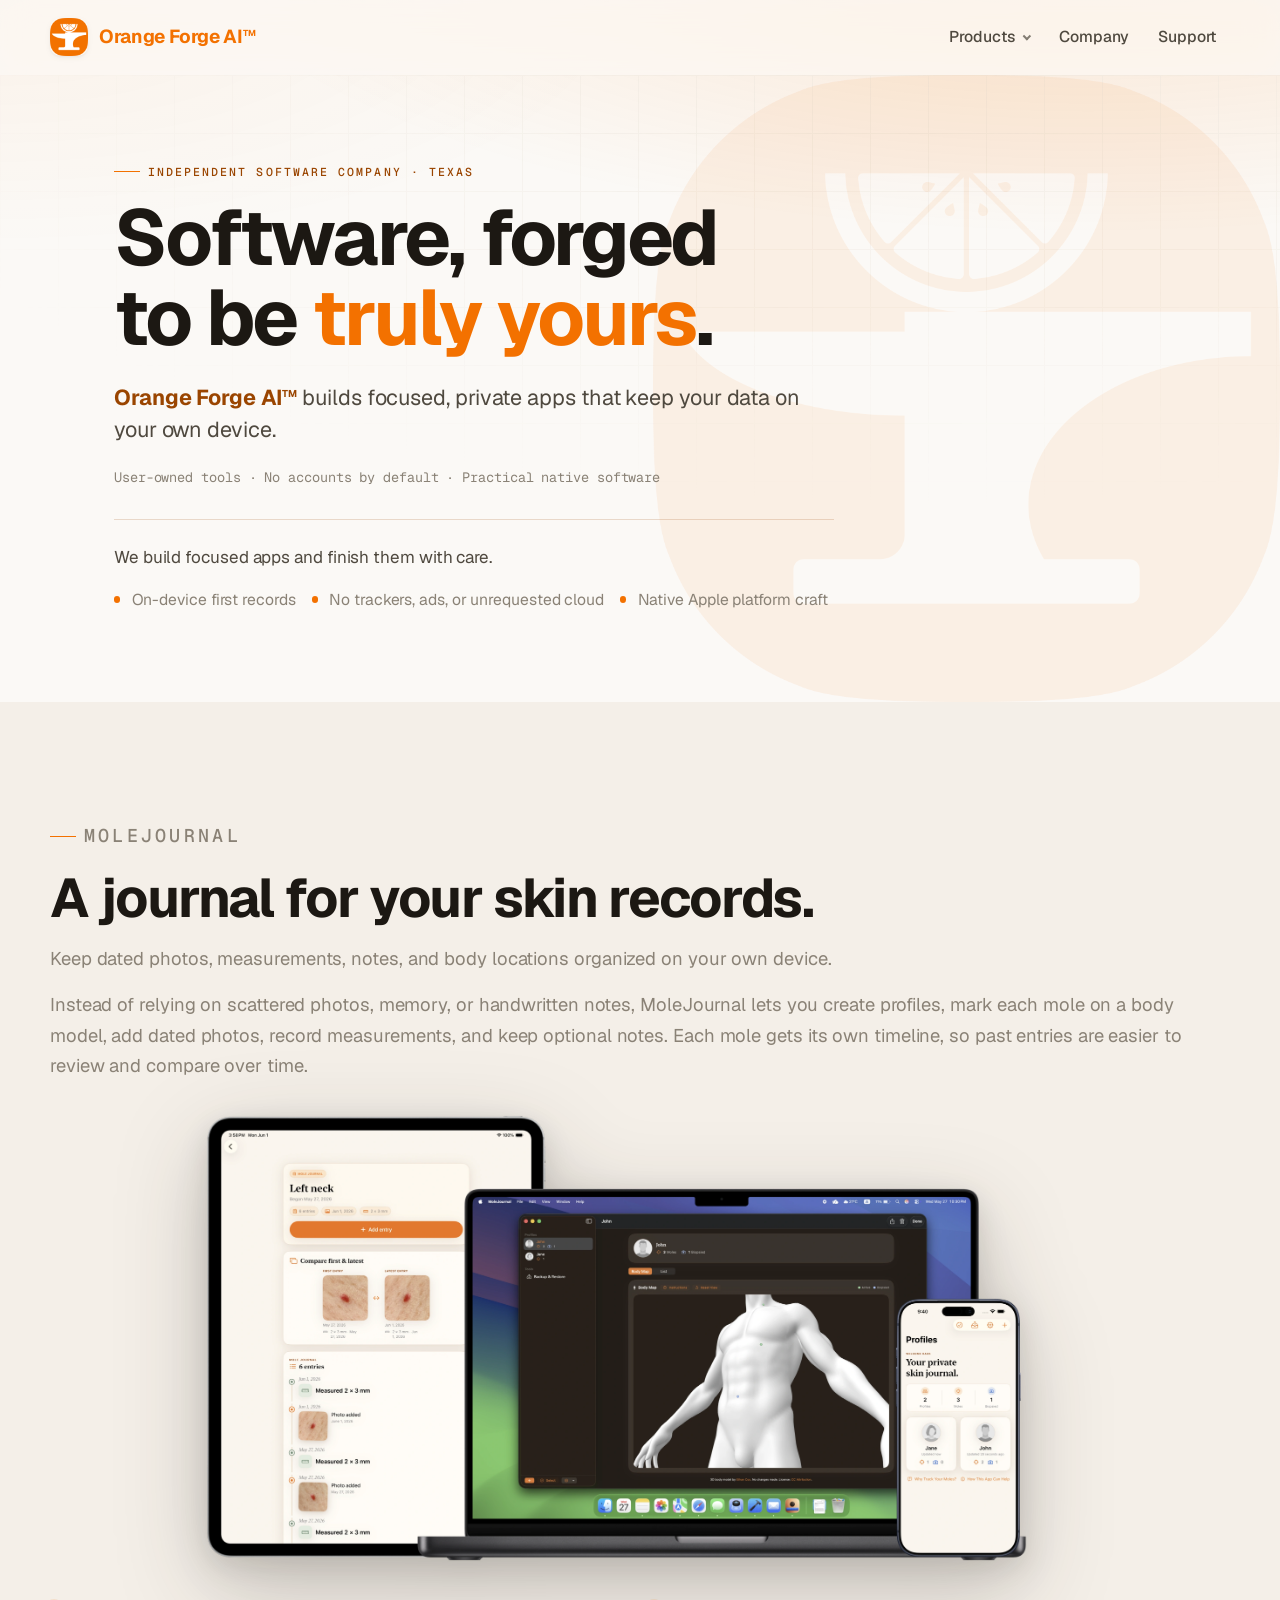
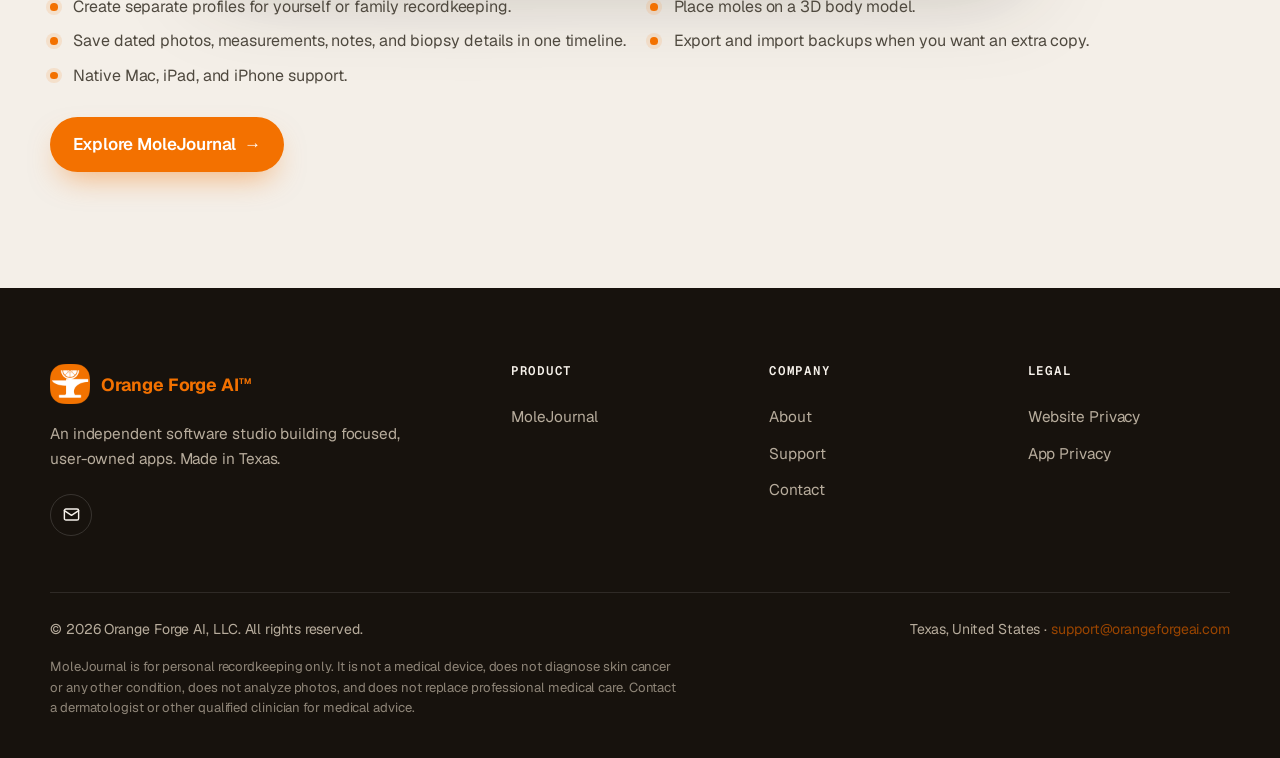
==== commit 1488f5b4: "bug fix" ====
--- a/index.html
+++ b/index.html
@@ -102,9 +102,9 @@
                 <div class="product-device-stack" aria-label="MoleJournal screenshots on Mac, iPad, and iPhone">
                     <picture>
                         <source type="image/webp"
-                            srcset="assets/screenshots/stacked_shots_main.webp 3768w"
+                            srcset="assets/screenshots/stacked_shots_main.webp 3764w"
                             sizes="(max-width: 1000px) 86.94vw, 869px">
-                        <img class="product-device-stack__image" src="assets/screenshots/stacked_shots_main.png" width="3768" height="2052"
+                        <img class="product-device-stack__image" src="assets/screenshots/stacked_shots_main.webp" width="3764" height="2046"
                             alt="MoleJournal screenshots stacked on MacBook Pro, iPad Pro, and iPhone" loading="lazy" decoding="async">
                     </picture>
                 </div>
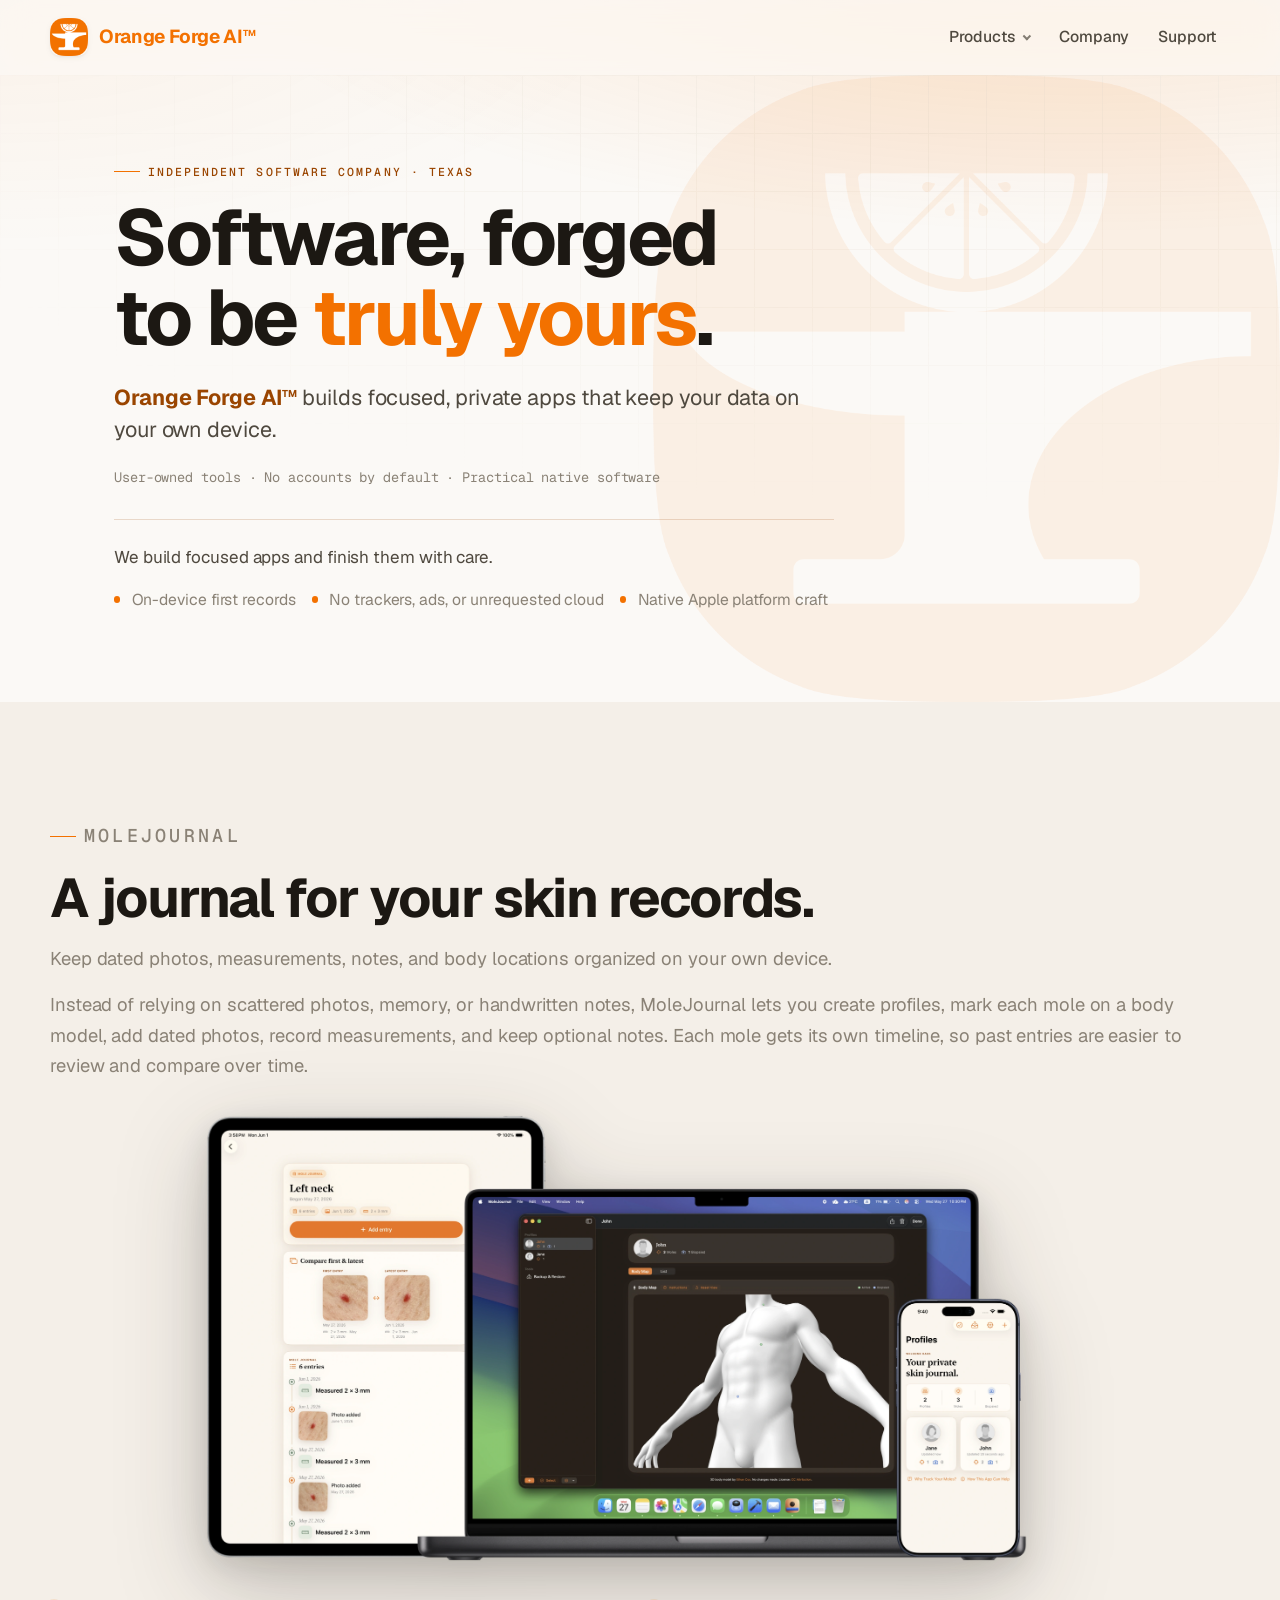
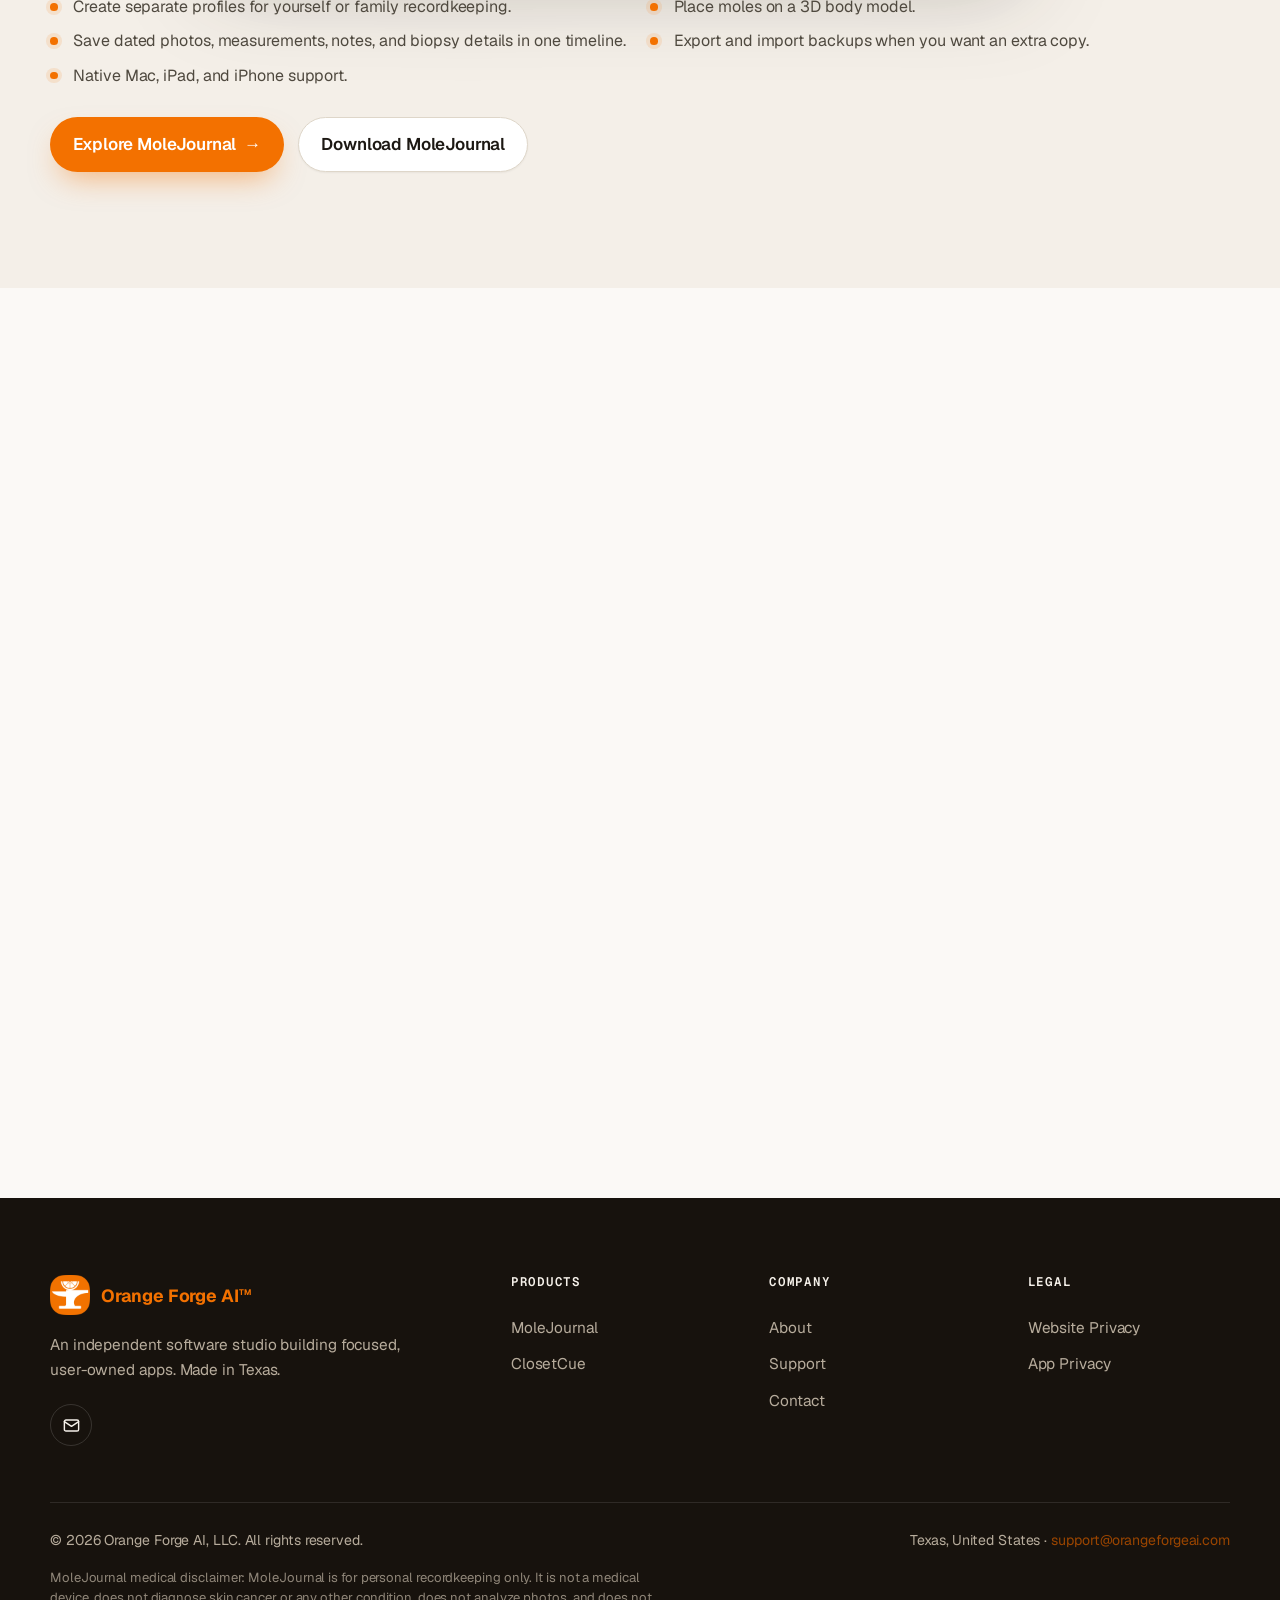
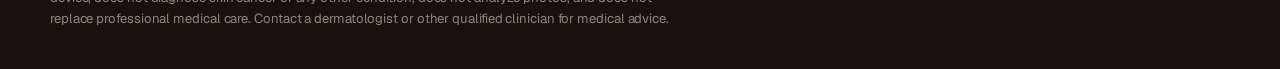
==== commit bb89c44c: "added ClosetCue to website." ====
--- a/index.html
+++ b/index.html
@@ -3,7 +3,7 @@
 <head>
     <meta charset="utf-8">
     <meta name="viewport" content="width=device-width, initial-scale=1">
-    <meta name="description" content="Orange Forge AI is an independent software studio building focused, user-owned apps that keep your data on your device — starting with MoleJournal, a private journal for your skin records.">
+    <meta name="description" content="Orange Forge AI is an independent software studio building focused, user-owned apps that keep your data on your device, including MoleJournal and ClosetCue.">
     <meta name="theme-color" content="#f37100">
     <title>Orange Forge AI — User-owned software, beautifully made</title>
 
@@ -14,7 +14,7 @@
     <meta property="og:type" content="website">
     <meta property="og:url" content="https://orangeforgeai.com/">
     <meta property="og:title" content="Orange Forge AI — User-owned software, beautifully made">
-    <meta property="og:description" content="A software studio building focused, private apps that keep your data on your device. Meet MoleJournal, a calm home for your skin records.">
+    <meta property="og:description" content="A software studio building focused, private apps that keep your data on your device. Meet MoleJournal and ClosetCue.">
     <meta property="og:image" content="https://orangeforgeai.com/assets/brand/logo.png">
     <meta name="twitter:card" content="summary">
 
@@ -53,6 +53,10 @@
                             <span>MoleJournal</span>
                             <small>A journal for your skin records</small>
                         </a>
+                        <a class="dropdown-product" href="closetcue.html">
+                            <span>ClosetCue</span>
+                            <small>Outfit planning from your real closet</small>
+                        </a>
                     </div>
                 </li>
                 <li class="nav-item"><a class="nav-link" href="#philosophy">Company</a></li>
@@ -119,6 +123,44 @@
                     </ul>
                     <div class="product-showcase__actions">
                         <a class="button button-primary" href="molejournal.html">Explore MoleJournal <span class="arrow" aria-hidden="true">→</span></a>
+                        <a class="button button-secondary" href="https://apps.apple.com/us/app/molejournal/id6771623193" target="_blank" rel="noopener">Download MoleJournal</a>
+                    </div>
+                </div>
+            </div>
+        </section>
+
+        <!-- ============ CLOSETCUE TEASER ============ -->
+        <section class="section" id="closetcue" aria-labelledby="closetcue-title">
+            <div class="container product-showcase" data-reveal>
+                <div class="product-showcase__copy">
+                    <p class="eyebrow">ClosetCue</p>
+                    <h2 id="closetcue-title">Plan outfits from the wardrobe you already own.</h2>
+                    <p>
+                        Build a private wardrobe catalog, save item photos, and create practical outfit suggestions from your real closet.
+                    </p>
+                    <p>
+                        Choose the day, dress code, weather, color preference, and pieces you want to wear, then review explainable outfit ideas generated on your device. Your wardrobe stays on your device unless you choose to export a backup.
+                    </p>
+                </div>
+
+                <div class="product-device-stack" aria-label="ClosetCue placeholder screenshots on iPhone">
+                    <picture>
+                        <img class="product-device-stack__image" src="assets/screenshots/closetcue_stacked_iphones_placeholder.svg" width="3749" height="1893"
+                            alt="Placeholder ClosetCue screenshots stacked on iPhone screens" loading="lazy" decoding="async">
+                    </picture>
+                </div>
+
+                <div class="product-showcase__details">
+                    <ul class="product-showcase__list" aria-label="What ClosetCue does">
+                        <li>Catalog clothes, shoes, bags, jewelry, accessories, and hosiery.</li>
+                        <li>Save cropped wardrobe item photos and structured item details.</li>
+                        <li>Plan outfits by scenario, dress code, weather, comfort, and color preference.</li>
+                        <li>Review explanations for why an outfit works.</li>
+                        <li>Evaluate a possible purchase before buying.</li>
+                        <li>Export and restore a user-controlled backup file.</li>
+                    </ul>
+                    <div class="product-showcase__actions">
+                        <a class="button button-primary" href="closetcue.html">Explore ClosetCue <span class="arrow" aria-hidden="true">→</span></a>
                     </div>
                 </div>
             </div>
@@ -144,8 +186,9 @@
                 </div>
 
                 <nav class="footer__col" aria-label="Products">
-                    <h3>Product</h3>
+                    <h3>Products</h3>
                     <a href="molejournal.html">MoleJournal</a>
+                    <a href="closetcue.html">ClosetCue</a>
                 </nav>
 
                 <nav class="footer__col" aria-label="Company">
@@ -167,7 +210,7 @@
                 <p>Texas, United States · <a href="mailto:support@orangeforgeai.com">support@orangeforgeai.com</a></p>
             </div>
             <p class="footer__disclaimer">
-                MoleJournal is for personal recordkeeping only. It is not a medical device, does not diagnose skin cancer or any other condition, does not analyze photos, and does not replace professional medical care. Contact a dermatologist or other qualified clinician for medical advice.
+                MoleJournal medical disclaimer: MoleJournal is for personal recordkeeping only. It is not a medical device, does not diagnose skin cancer or any other condition, does not analyze photos, and does not replace professional medical care. Contact a dermatologist or other qualified clinician for medical advice.
             </p>
         </div>
     </footer>
--- a/style.css
+++ b/style.css
@@ -145,6 +145,15 @@
 
 a:hover {
     text-decoration: underline;
+}
+
+code {
+    padding: 0.08em 0.28em;
+    border-radius: 5px;
+    background: rgba(243, 113, 0, 0.10);
+    color: var(--ink);
+    font-family: var(--font-mono);
+    font-size: 0.92em;
 }
 
 h1, h2, h3, h4 {
@@ -812,6 +821,8 @@
 
 .product-showcase__actions {
     display: flex;
+    flex-wrap: wrap;
+    gap: 0.85rem;
     justify-content: flex-start;
 }
 
@@ -1142,6 +1153,10 @@
     padding-bottom: clamp(3.5rem, 7vw, 5.5rem);
 }
 
+.app-hero--compact-after {
+    padding-bottom: clamp(1.5rem, 3vw, 2.5rem);
+}
+
 .app-hero__inner {
     display: grid;
     grid-template-columns: minmax(0, 1fr);
@@ -1198,6 +1213,10 @@
     width: 100%;
     height: auto;
     filter: var(--device-shadow);
+}
+
+.section--after-app-hero {
+    padding-top: clamp(1.5rem, 3vw, 2.5rem);
 }
 
 /* screenshot band */
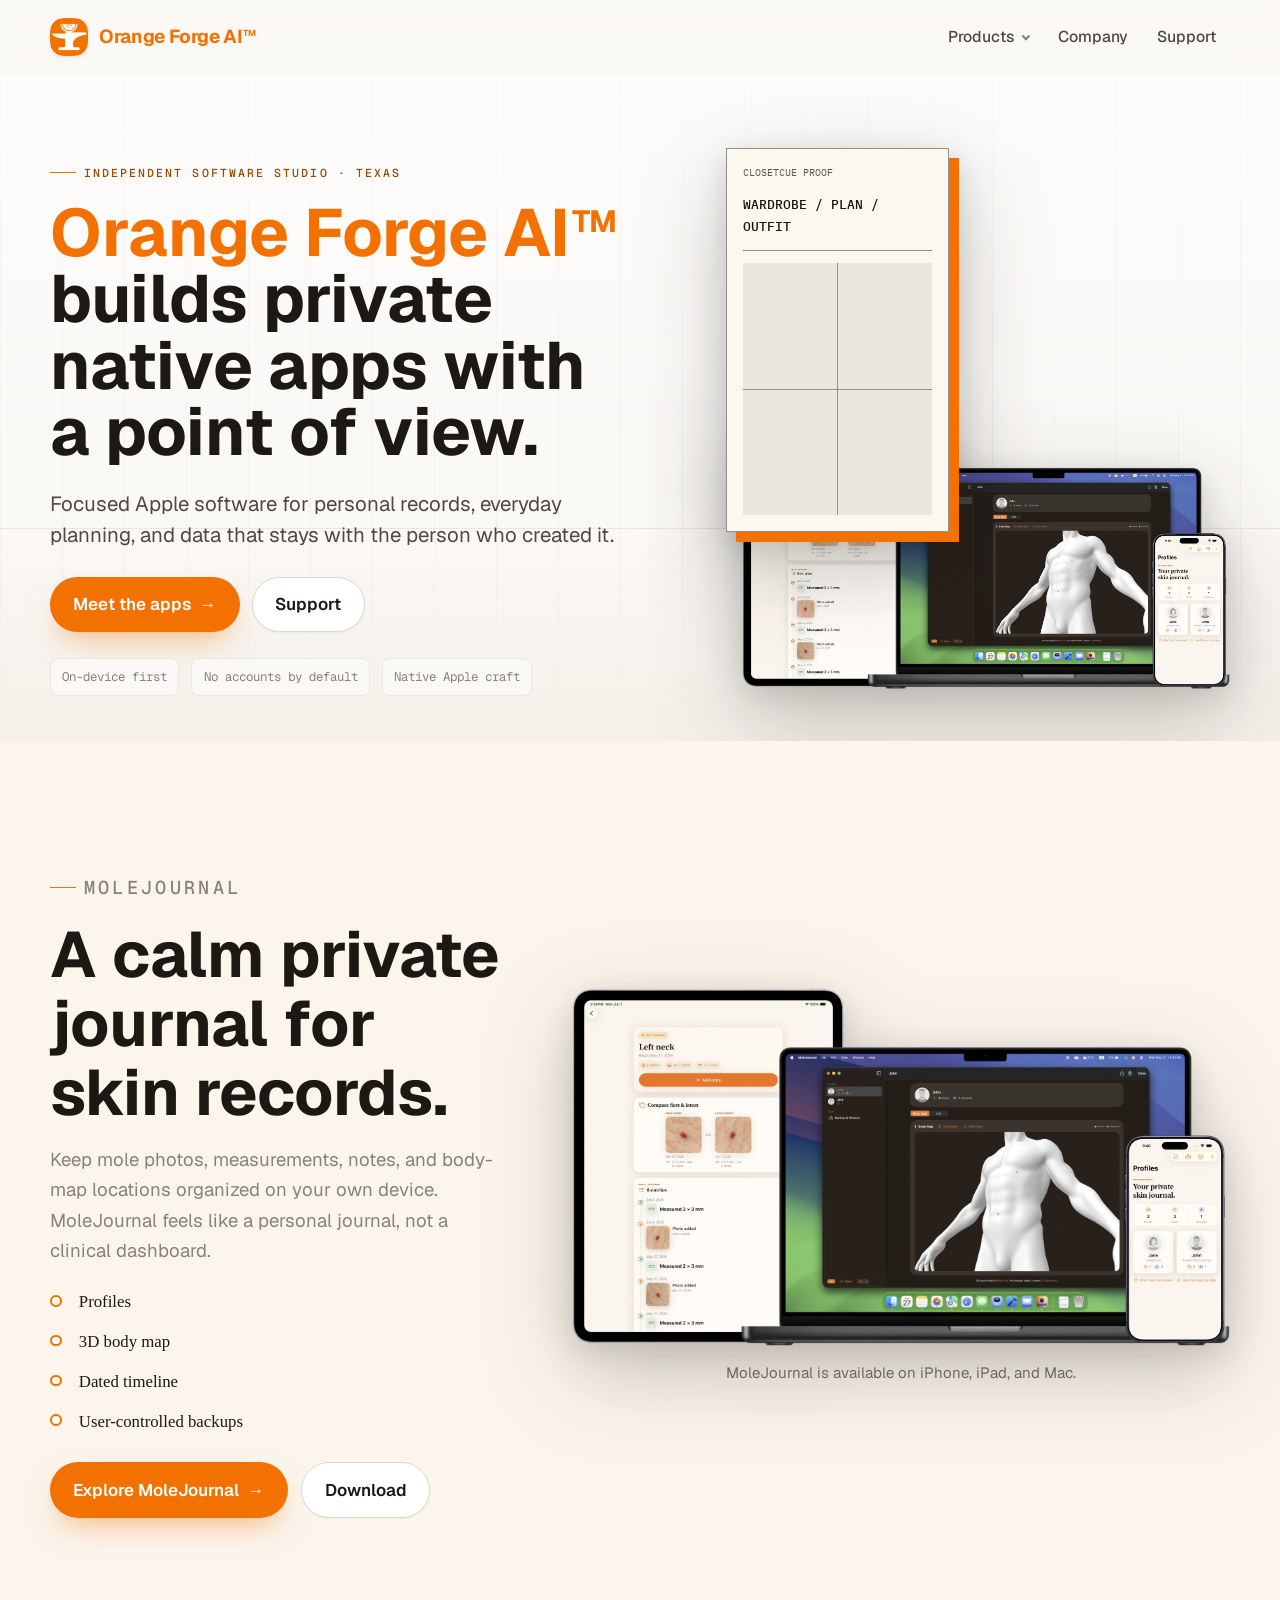
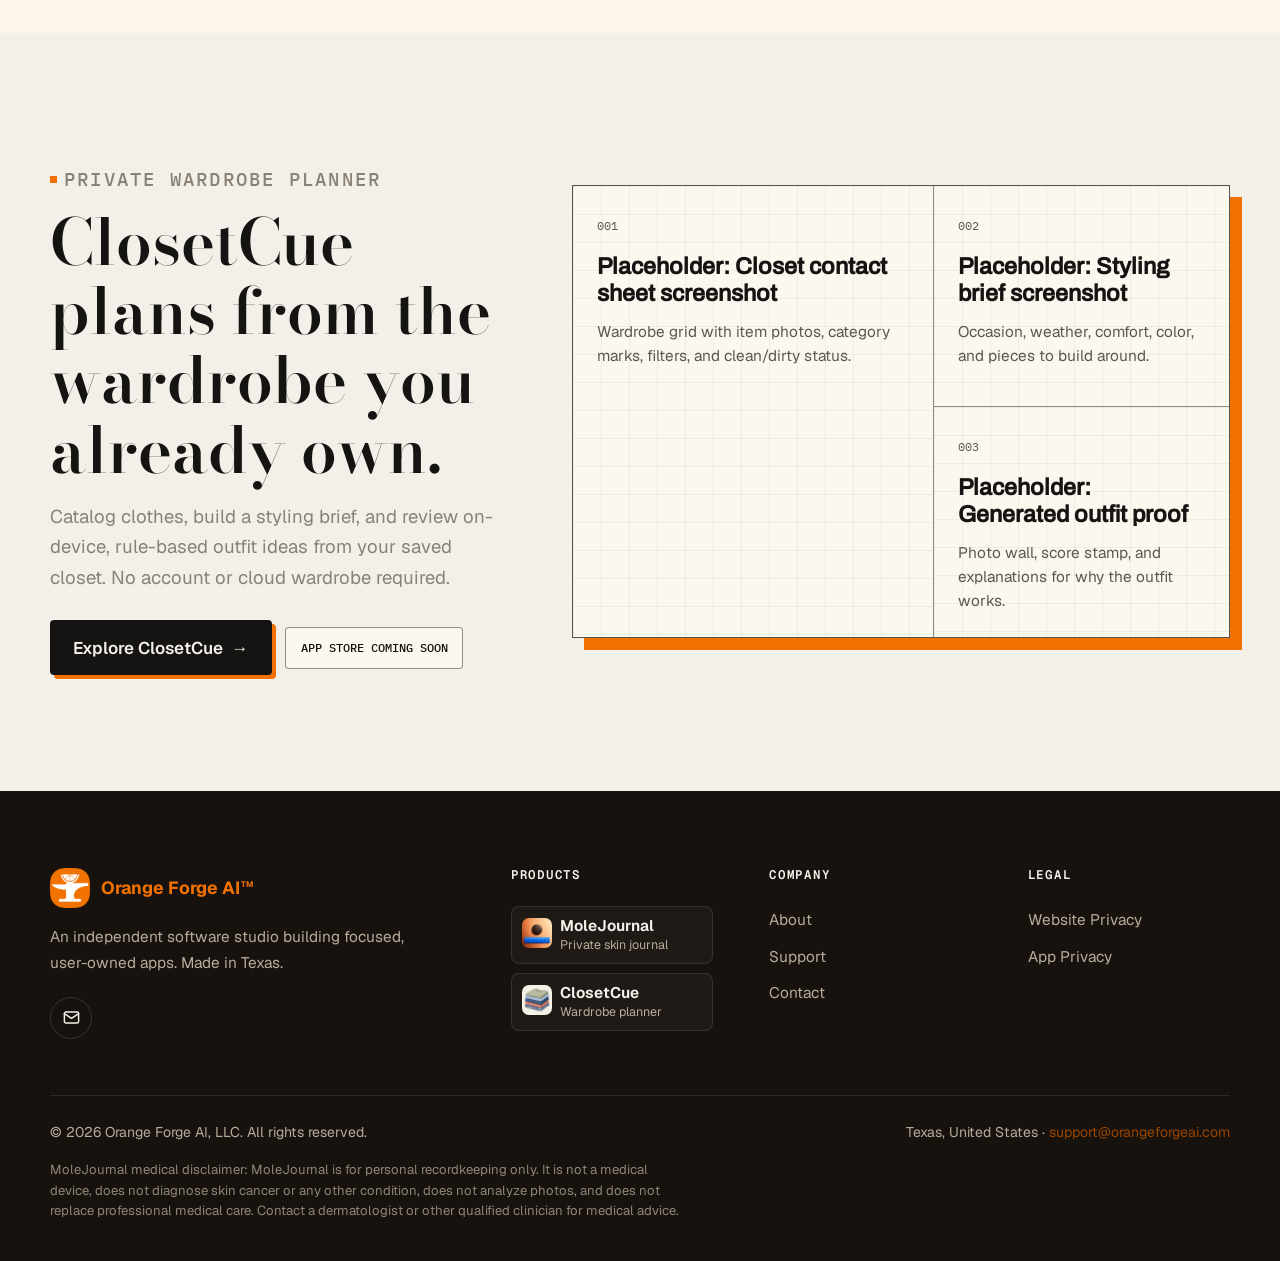
==== commit ea16cd6e: "overhauled the app page look" ====
--- a/index.html
+++ b/index.html
@@ -5,7 +5,7 @@
     <meta name="viewport" content="width=device-width, initial-scale=1">
     <meta name="description" content="Orange Forge AI is an independent software studio building focused, user-owned apps that keep your data on your device, including MoleJournal and ClosetCue.">
     <meta name="theme-color" content="#f37100">
-    <title>Orange Forge AI — User-owned software, beautifully made</title>
+    <title>Orange Forge AI &mdash; User-owned software, beautifully made</title>
 
     <link rel="icon" type="image/png" sizes="256x256" href="assets/brand/logo.png">
     <link rel="apple-touch-icon" href="assets/brand/logo.png">
@@ -13,7 +13,7 @@
     <!-- Open Graph / social -->
     <meta property="og:type" content="website">
     <meta property="og:url" content="https://orangeforgeai.com/">
-    <meta property="og:title" content="Orange Forge AI — User-owned software, beautifully made">
+    <meta property="og:title" content="Orange Forge AI &mdash; User-owned software, beautifully made">
     <meta property="og:description" content="A software studio building focused, private apps that keep your data on your device. Meet MoleJournal and ClosetCue.">
     <meta property="og:image" content="https://orangeforgeai.com/assets/brand/logo.png">
     <meta name="twitter:card" content="summary">
@@ -26,7 +26,7 @@
     <!-- Mark JS as available so reveal-on-scroll never hides content without it -->
     <script>document.documentElement.classList.add("js");</script>
 </head>
-<body>
+<body class="home-page">
     <a class="skip-link" href="#main">Skip to content</a>
 
     <header class="site-header">
@@ -66,101 +66,106 @@
     </header>
 
     <main id="main">
-        <!-- ============ HERO ============ -->
-        <section class="hero hero--company" id="home" aria-labelledby="hero-title">
-            <img class="hero__watermark" src="assets/brand/logo.png" alt="" aria-hidden="true">
-            <div class="container hero__inner hero__inner--simple">
-                <div class="hero__copy">
-                    <p class="eyebrow">Independent software company · Texas</p>
-                    <h1 class="hero__title" id="hero-title">Software, forged to be&nbsp;<span class="accent">truly yours</span>.</h1>
-                    <p class="hero__lead">
-                        <span class="brand-name">Orange Forge AI<sup>TM</sup></span> builds focused, private apps that keep your data on your own device.
+        <!-- ============ COMPANY HERO ============ -->
+        <section class="studio-hero" id="home" aria-labelledby="hero-title">
+            <div class="studio-hero__backdrop" aria-hidden="true"></div>
+            <div class="container studio-hero__inner">
+                <div class="studio-hero__copy">
+                    <p class="eyebrow">Independent software studio &middot; Texas</p>
+                    <h1 class="studio-hero__title" id="hero-title">
+                        <span class="brand-name studio-hero__brand">Orange Forge AI<sup>TM</sup></span>
+                        builds private native apps with a point of view.
+                    </h1>
+                    <p class="studio-hero__lead">
+                        Focused Apple software for personal records, everyday planning, and data that stays with the person who created it.
                     </p>
-                    <p class="hero__note">User-owned tools · No accounts by default · Practical native software</p>
-                    <div class="hero__company-summary" id="philosophy">
-                        <p>We build focused apps and finish them with care.</p>
-                        <ul class="hero__principles" aria-label="Orange Forge AI principles">
-                            <li>On-device first records</li>
-                            <li>No trackers, ads, or unrequested cloud</li>
-                            <li>Native Apple platform craft</li>
-                        </ul>
+                    <div class="studio-hero__actions" aria-label="Featured products">
+                        <a class="button button-primary" href="#molejournal">Meet the apps <span class="arrow" aria-hidden="true">&rarr;</span></a>
+                        <a class="button button-secondary" href="support.html">Support</a>
+                    </div>
+                    <div class="studio-hero__principles" id="philosophy" aria-label="Orange Forge AI principles">
+                        <span>On-device first</span>
+                        <span>No accounts by default</span>
+                        <span>Native Apple craft</span>
+                    </div>
+                </div>
+
+                <div class="studio-hero__tableau" aria-label="MoleJournal and ClosetCue product previews">
+                    <div class="studio-hero__mole">
+                        <img src="assets/screenshots/stacked_shots_main.webp" width="3764" height="2046"
+                            alt="MoleJournal shown on MacBook Pro, iPad Pro, and iPhone" fetchpriority="high" decoding="async">
+                    </div>
+                    <div class="studio-hero__proof" aria-hidden="true">
+                        <span class="proof-label">ClosetCue proof</span>
+                        <span class="proof-title">WARDROBE / PLAN / OUTFIT</span>
+                        <span class="proof-line"></span>
+                        <span class="proof-grid">
+                            <i></i><i></i><i></i><i></i>
+                        </span>
                     </div>
                 </div>
             </div>
         </section>
 
         <!-- ============ MOLEJOURNAL TEASER ============ -->
-        <section class="section section--alt" id="molejournal" aria-labelledby="molejournal-title">
-            <div class="container product-showcase" data-reveal>
-                <div class="product-showcase__copy">
+        <section class="home-product home-product--molejournal" id="molejournal" aria-labelledby="molejournal-title">
+            <div class="container home-product__grid" data-reveal>
+                <div class="home-product__copy">
                     <p class="eyebrow">MoleJournal</p>
-                    <h2 id="molejournal-title">A journal for your skin records.</h2>
+                    <h2 id="molejournal-title">A calm private journal for skin records.</h2>
                     <p>
-                        Keep dated photos, measurements, notes, and body locations organized on your own device.
+                        Keep mole photos, measurements, notes, and body-map locations organized on your own device. MoleJournal feels like a personal journal, not a clinical dashboard.
                     </p>
+                    <div class="journal-mini-timeline" aria-label="MoleJournal feature highlights">
+                        <span>Profiles</span>
+                        <span>3D body map</span>
+                        <span>Dated timeline</span>
+                        <span>User-controlled backups</span>
+                    </div>
+                    <div class="home-product__actions">
+                        <a class="button button-primary" href="molejournal.html">Explore MoleJournal <span class="arrow" aria-hidden="true">&rarr;</span></a>
+                        <a class="button button-secondary" href="https://apps.apple.com/us/app/molejournal/id6771623193" target="_blank" rel="noopener">Download</a>
+                    </div>
+                </div>
+
+                <figure class="journal-device-composition">
+                    <img src="assets/screenshots/stacked_shots_main.webp" width="3764" height="2046"
+                        alt="MoleJournal shown on MacBook Pro, iPad Pro, and iPhone" loading="lazy" decoding="async">
+                    <figcaption>MoleJournal is available on iPhone, iPad, and Mac.</figcaption>
+                </figure>
+            </div>
+        </section>
+
+        <!-- ============ CLOSETCUE TEASER ============ -->
+        <section class="home-product home-product--closetcue" id="closetcue" aria-labelledby="closetcue-title">
+            <div class="container closet-proof" data-reveal>
+                <div class="closet-proof__mast">
+                    <p class="pressmark">Private wardrobe planner</p>
+                    <h2 id="closetcue-title"><span>ClosetCue</span> plans from the wardrobe you already own.</h2>
                     <p>
-                        Instead of relying on scattered photos, memory, or handwritten notes, MoleJournal lets you create profiles, mark each mole on a body model, add dated photos, record measurements, and keep optional notes. Each mole gets its own timeline, so past entries are easier to review and compare over time.
+                        Catalog clothes, build a styling brief, and review on-device, rule-based outfit ideas from your saved closet. No account or cloud wardrobe required.
                     </p>
-                </div>
-
-                <div class="product-device-stack" aria-label="MoleJournal screenshots on Mac, iPad, and iPhone">
-                    <picture>
-                        <source type="image/webp"
-                            srcset="assets/screenshots/stacked_shots_main.webp 3764w"
-                            sizes="(max-width: 1000px) 86.94vw, 869px">
-                        <img class="product-device-stack__image" src="assets/screenshots/stacked_shots_main.webp" width="3764" height="2046"
-                            alt="MoleJournal screenshots stacked on MacBook Pro, iPad Pro, and iPhone" loading="lazy" decoding="async">
-                    </picture>
-                </div>
-
-                <div class="product-showcase__details">
-                    <ul class="product-showcase__list" aria-label="What MoleJournal does">
-                        <li>Create separate profiles for yourself or family recordkeeping.</li>
-                        <li>Place moles on a 3D body model.</li>
-                        <li>Save dated photos, measurements, notes, and biopsy details in one timeline.</li>
-                        <li>Export and import backups when you want an extra copy.</li>
-                        <li>Native Mac, iPad, and iPhone support.</li>
-                    </ul>
-                    <div class="product-showcase__actions">
-                        <a class="button button-primary" href="molejournal.html">Explore MoleJournal <span class="arrow" aria-hidden="true">→</span></a>
-                        <a class="button button-secondary" href="https://apps.apple.com/us/app/molejournal/id6771623193" target="_blank" rel="noopener">Download MoleJournal</a>
-                    </div>
-                </div>
-            </div>
-        </section>
-
-        <!-- ============ CLOSETCUE TEASER ============ -->
-        <section class="section" id="closetcue" aria-labelledby="closetcue-title">
-            <div class="container product-showcase" data-reveal>
-                <div class="product-showcase__copy">
-                    <p class="eyebrow">ClosetCue</p>
-                    <h2 id="closetcue-title">Plan outfits from the wardrobe you already own.</h2>
-                    <p>
-                        Build a private wardrobe catalog, save item photos, and create practical outfit suggestions from your real closet.
-                    </p>
-                    <p>
-                        Choose the day, dress code, weather, color preference, and pieces you want to wear, then review explainable outfit ideas generated on your device. Your wardrobe stays on your device unless you choose to export a backup.
-                    </p>
-                </div>
-
-                <div class="product-device-stack" aria-label="ClosetCue placeholder screenshots on iPhone">
-                    <picture>
-                        <img class="product-device-stack__image" src="assets/screenshots/closetcue_stacked_iphones_placeholder.svg" width="3749" height="1893"
-                            alt="Placeholder ClosetCue screenshots stacked on iPhone screens" loading="lazy" decoding="async">
-                    </picture>
-                </div>
-
-                <div class="product-showcase__details">
-                    <ul class="product-showcase__list" aria-label="What ClosetCue does">
-                        <li>Catalog clothes, shoes, bags, jewelry, accessories, and hosiery.</li>
-                        <li>Save cropped wardrobe item photos and structured item details.</li>
-                        <li>Plan outfits by scenario, dress code, weather, comfort, and color preference.</li>
-                        <li>Review explanations for why an outfit works.</li>
-                        <li>Evaluate a possible purchase before buying.</li>
-                        <li>Export and restore a user-controlled backup file.</li>
-                    </ul>
-                    <div class="product-showcase__actions">
-                        <a class="button button-primary" href="closetcue.html">Explore ClosetCue <span class="arrow" aria-hidden="true">→</span></a>
+                    <div class="closet-proof__actions">
+                        <a class="button button-primary closet-button" href="closetcue.html">Explore ClosetCue <span class="arrow" aria-hidden="true">&rarr;</span></a>
+                        <span class="coming-soon-pill" aria-label="ClosetCue App Store availability">App Store coming soon</span>
+                    </div>
+                </div>
+
+                <div class="closet-proof__sheet" aria-label="ClosetCue screenshot placeholders">
+                    <div class="proof-frame proof-frame--large">
+                        <span class="proof-frame__number">001</span>
+                        <strong>Placeholder: Closet contact sheet screenshot</strong>
+                        <p>Wardrobe grid with item photos, category marks, filters, and clean/dirty status.</p>
+                    </div>
+                    <div class="proof-frame">
+                        <span class="proof-frame__number">002</span>
+                        <strong>Placeholder: Styling brief screenshot</strong>
+                        <p>Occasion, weather, comfort, color, and pieces to build around.</p>
+                    </div>
+                    <div class="proof-frame">
+                        <span class="proof-frame__number">003</span>
+                        <strong>Placeholder: Generated outfit proof</strong>
+                        <p>Photo wall, score stamp, and explanations for why the outfit works.</p>
                     </div>
                 </div>
             </div>
@@ -185,10 +190,16 @@
                     </div>
                 </div>
 
-                <nav class="footer__col" aria-label="Products">
+                <nav class="footer__col footer__products" aria-label="Products">
                     <h3>Products</h3>
-                    <a href="molejournal.html">MoleJournal</a>
-                    <a href="closetcue.html">ClosetCue</a>
+                    <a class="footer-product footer-product--molejournal" href="molejournal.html">
+                        <span>MoleJournal</span>
+                        <small>Private skin journal</small>
+                    </a>
+                    <a class="footer-product footer-product--closetcue" href="closetcue.html">
+                        <span>ClosetCue</span>
+                        <small>Wardrobe planner</small>
+                    </a>
                 </nav>
 
                 <nav class="footer__col" aria-label="Company">
@@ -207,7 +218,7 @@
 
             <div class="footer__bottom">
                 <p>&copy; 2026 Orange Forge AI, LLC. All rights reserved.</p>
-                <p>Texas, United States · <a href="mailto:support@orangeforgeai.com">support@orangeforgeai.com</a></p>
+                <p>Texas, United States &middot; <a href="mailto:support@orangeforgeai.com">support@orangeforgeai.com</a></p>
             </div>
             <p class="footer__disclaimer">
                 MoleJournal medical disclaimer: MoleJournal is for personal recordkeeping only. It is not a medical device, does not diagnose skin cancer or any other condition, does not analyze photos, and does not replace professional medical care. Contact a dermatologist or other qualified clinician for medical advice.
--- a/style.css
+++ b/style.css
@@ -1613,6 +1613,55 @@
     color: var(--on-dark);
 }
 
+.footer__products {
+    gap: 0.55rem;
+}
+
+.footer-product {
+    position: relative;
+    display: grid;
+    gap: 0.1rem;
+    min-height: 58px;
+    padding: 0.62rem 0.68rem 0.62rem 3rem;
+    border: 1px solid rgba(255, 255, 255, 0.1);
+    border-radius: 8px;
+    background: rgba(255, 255, 255, 0.035);
+}
+
+.footer-product::before {
+    content: "";
+    position: absolute;
+    left: 0.62rem;
+    top: 0.7rem;
+    width: 30px;
+    height: 30px;
+    border-radius: 7px;
+    background-color: rgba(255, 255, 255, 0.08);
+    background-position: center;
+    background-repeat: no-repeat;
+    background-size: cover;
+}
+
+.footer-product--molejournal::before {
+    background-image: url("assets/icons/MoleJournal%20icon.webp");
+}
+
+.footer-product--closetcue::before {
+    background-image: url("assets/icons/closetcue-icon.webp");
+}
+
+.footer-product span {
+    color: var(--on-dark);
+    font-weight: 650;
+    line-height: 1.2;
+}
+
+.footer-product small {
+    color: var(--on-dark-muted);
+    font-size: 0.78rem;
+    line-height: 1.25;
+}
+
 .footer__bottom {
     display: flex;
     flex-wrap: wrap;
@@ -1864,3 +1913,1258 @@
         transform: none !important;
     }
 }
+
+/* 18. Product overhaul --------------------------------------------------
+   Scoped additions for the client-facing product redesign. The original
+   shared static-site system remains for legal/support pages. */
+@font-face {
+    font-family: "Bodoni Moda OFAI";
+    font-style: normal;
+    font-weight: 400;
+    font-display: swap;
+    src: url("assets/fonts/BodoniModa-Regular.ttf") format("truetype");
+}
+@font-face {
+    font-family: "Bodoni Moda OFAI";
+    font-style: normal;
+    font-weight: 600;
+    font-display: swap;
+    src: url("assets/fonts/BodoniModa-SemiBold.ttf") format("truetype");
+}
+@font-face {
+    font-family: "Bodoni Moda OFAI";
+    font-style: italic;
+    font-weight: 600;
+    font-display: swap;
+    src: url("assets/fonts/BodoniModa-SemiBoldItalic.ttf") format("truetype");
+}
+@font-face {
+    font-family: "IBM Plex Mono OFAI";
+    font-style: normal;
+    font-weight: 400;
+    font-display: swap;
+    src: url("assets/fonts/IBMPlexMono-Regular.ttf") format("truetype");
+}
+@font-face {
+    font-family: "IBM Plex Mono OFAI";
+    font-style: normal;
+    font-weight: 500;
+    font-display: swap;
+    src: url("assets/fonts/IBMPlexMono-Medium.ttf") format("truetype");
+}
+@font-face {
+    font-family: "Archivo OFAI";
+    font-style: normal;
+    font-weight: 500;
+    font-display: swap;
+    src: url("assets/fonts/Archivo-Medium.ttf") format("truetype");
+}
+@font-face {
+    font-family: "Archivo Expanded OFAI";
+    font-style: normal;
+    font-weight: 600;
+    font-display: swap;
+    src: url("assets/fonts/ArchivoExpanded-SemiBold.ttf") format("truetype");
+}
+
+:root {
+    --mj-paper: #fbf5ec;
+    --mj-surface: #fffaf1;
+    --mj-surface-2: #f4eadb;
+    --mj-ink: #21170f;
+    --mj-muted: #7f7162;
+    --mj-line: rgba(160, 90, 36, 0.22);
+    --mj-sage: #6e8e76;
+    --mj-sage-soft: #e2eddf;
+    --mj-blue: #3a74d8;
+    --mj-shadow: 0 24px 58px -28px rgba(92, 52, 24, 0.34), 0 8px 20px -14px rgba(92, 52, 24, 0.2);
+
+    --cc-paper: #f2f0e8;
+    --cc-surface: #fbf8ef;
+    --cc-elevated: #eae7dc;
+    --cc-ink: #161412;
+    --cc-muted: #5c584f;
+    --cc-hairline: rgba(22, 20, 18, 0.18);
+    --cc-strong: rgba(22, 20, 18, 0.46);
+    --cc-spot: #f37100;
+    --cc-dark: #14120f;
+}
+
+body,
+h1,
+h2,
+h3,
+h4,
+.button {
+    letter-spacing: 0;
+}
+
+.home-page::before,
+.product-page::before {
+    content: none;
+}
+
+.dropdown-product {
+    grid-template-columns: 36px minmax(0, 1fr);
+    column-gap: 0.75rem;
+    align-items: center;
+}
+
+.dropdown-product::before {
+    content: "";
+    grid-row: 1 / span 2;
+    width: 36px;
+    height: 36px;
+    border-radius: 8px;
+    background-color: var(--brand-tint);
+    background-position: center;
+    background-repeat: no-repeat;
+    background-size: cover;
+    box-shadow: var(--shadow-xs);
+}
+
+.dropdown-product[href$="molejournal.html"]::before {
+    background-image: url("assets/icons/MoleJournal%20icon.webp");
+}
+
+.dropdown-product[href$="closetcue.html"]::before {
+    background-image: url("assets/icons/closetcue-icon.webp");
+}
+
+/* Home: studio first impression -------------------------------------- */
+.studio-hero {
+    position: relative;
+    overflow: hidden;
+    padding-block: clamp(2.4rem, 4.8vw, 4rem) clamp(1.25rem, 2.2vw, 1.8rem);
+    background:
+        linear-gradient(180deg, rgba(255,255,255,0.52), rgba(251,249,246,0) 58%),
+        repeating-linear-gradient(90deg, rgba(28,24,19,0.035) 0 1px, transparent 1px 62px),
+        var(--bg);
+}
+
+.studio-hero__backdrop {
+    position: absolute;
+    inset: auto 0 0;
+    height: 32%;
+    border-top: 1px solid var(--line);
+    background: linear-gradient(180deg, rgba(244, 239, 232, 0), var(--bg-2));
+    pointer-events: none;
+}
+
+.studio-hero__inner {
+    position: relative;
+    display: grid;
+    grid-template-columns: minmax(0, 1.05fr) minmax(360px, 0.95fr);
+    align-items: center;
+    gap: clamp(2rem, 5vw, 4.5rem);
+}
+
+.studio-hero__copy {
+    max-width: 650px;
+}
+
+.studio-hero__title {
+    font-size: clamp(2.8rem, 5.2vw, 5.25rem);
+    line-height: 1;
+}
+
+.studio-hero__brand {
+    display: block;
+    color: var(--brand);
+}
+
+.studio-hero__lead {
+    margin-top: 1.35rem;
+    max-width: 48ch;
+    color: var(--ink-2);
+    font-size: clamp(1.08rem, 1.8vw, 1.28rem);
+    line-height: 1.55;
+}
+
+.studio-hero__actions,
+.studio-hero__principles {
+    display: flex;
+    flex-wrap: wrap;
+    gap: 0.75rem;
+    margin-top: 1.6rem;
+}
+
+.studio-hero__principles span {
+    padding: 0.48rem 0.7rem;
+    border: 1px solid var(--line);
+    border-radius: var(--r-xs);
+    background: rgba(255,255,255,0.6);
+    color: var(--muted);
+    font-family: var(--font-mono);
+    font-size: 0.78rem;
+}
+
+.studio-hero__tableau {
+    position: relative;
+    min-height: clamp(430px, 45vw, 640px);
+}
+
+.studio-hero__mole,
+.studio-hero__phone,
+.studio-hero__proof {
+    position: absolute;
+    filter: var(--device-shadow);
+}
+
+.studio-hero__mole {
+    right: 0;
+    bottom: 4%;
+    width: min(92%, 760px);
+}
+
+.studio-hero__phone {
+    left: 0;
+    bottom: 0;
+    width: min(24%, 170px);
+}
+
+.studio-hero__proof {
+    top: 2%;
+    left: 5%;
+    width: min(42%, 280px);
+    padding: 1rem;
+    border: 1px solid var(--cc-strong);
+    background: var(--cc-surface);
+    color: var(--cc-ink);
+    box-shadow: 10px 10px 0 var(--cc-spot);
+}
+
+.proof-label,
+.proof-title {
+    display: block;
+    font-family: "IBM Plex Mono OFAI", var(--font-mono);
+    text-transform: uppercase;
+}
+
+.proof-label {
+    font-size: 0.62rem;
+    color: var(--cc-muted);
+}
+
+.proof-title {
+    margin-top: 0.7rem;
+    font-size: 0.84rem;
+    font-weight: 500;
+}
+
+.proof-line {
+    display: block;
+    height: 1px;
+    margin: 0.8rem 0;
+    background: var(--cc-strong);
+}
+
+.proof-grid {
+    display: grid;
+    grid-template-columns: repeat(2, 1fr);
+    gap: 1px;
+    background: var(--cc-strong);
+}
+
+.proof-grid i {
+    display: block;
+    aspect-ratio: 3 / 4;
+    background: var(--cc-elevated);
+}
+
+.home-product {
+    padding-block: clamp(4.5rem, 9vw, 8rem);
+}
+
+.home-product--molejournal {
+    background: var(--mj-paper);
+}
+
+.home-product__grid {
+    display: grid;
+    grid-template-columns: minmax(0, 0.82fr) minmax(0, 1.18fr);
+    align-items: center;
+    gap: clamp(2rem, 5vw, 4rem);
+}
+
+.home-product__copy h2,
+.closet-proof__mast h2 {
+    font-size: clamp(2.2rem, 5vw, 4rem);
+}
+
+.home-product__copy p,
+.closet-proof__mast p {
+    margin-top: 1rem;
+    color: var(--muted);
+    font-size: clamp(1.02rem, 1.5vw, 1.16rem);
+}
+
+.home-product__actions,
+.closet-proof__actions {
+    display: flex;
+    flex-wrap: wrap;
+    gap: 0.85rem;
+    align-items: center;
+    margin-top: 1.7rem;
+}
+
+.journal-mini-timeline {
+    display: grid;
+    gap: 0.75rem;
+    margin-top: 1.4rem;
+}
+
+.journal-mini-timeline span {
+    position: relative;
+    padding-left: 1.8rem;
+    color: var(--mj-ink);
+    font-family: Georgia, "Times New Roman", serif;
+    font-size: 1.05rem;
+}
+
+.journal-mini-timeline span::before {
+    content: "";
+    position: absolute;
+    left: 0;
+    top: 0.42rem;
+    width: 0.72rem;
+    height: 0.72rem;
+    border: 2px solid var(--brand);
+    border-radius: 50%;
+    background: var(--mj-surface);
+}
+
+.journal-device-composition {
+    margin: 0;
+    text-align: center;
+}
+
+.journal-device-composition img {
+    width: 100%;
+    filter: var(--device-shadow);
+}
+
+.journal-device-composition figcaption,
+.mj-hero__devices figcaption,
+.mj-phone-card figcaption,
+.mj-ipad-card figcaption {
+    margin-top: 0.9rem;
+    color: var(--mj-muted);
+    font-size: 0.94rem;
+}
+
+.home-product--closetcue {
+    background: var(--cc-paper);
+    color: var(--cc-ink);
+}
+
+.closet-proof {
+    display: grid;
+    grid-template-columns: minmax(0, 0.82fr) minmax(0, 1.18fr);
+    align-items: center;
+    gap: clamp(2rem, 5vw, 4rem);
+}
+
+.pressmark {
+    display: inline-flex;
+    align-items: center;
+    gap: 0.45rem;
+    margin: 0 0 0.85rem;
+    color: var(--cc-ink);
+    font-family: "IBM Plex Mono OFAI", var(--font-mono);
+    font-size: 0.72rem;
+    font-weight: 500;
+    letter-spacing: 0.12em;
+    text-transform: uppercase;
+}
+
+.pressmark::before {
+    content: "";
+    width: 0.42rem;
+    height: 0.42rem;
+    background: var(--cc-spot);
+}
+
+.closet-proof__mast h2,
+.cc-title,
+.cc-copy h2,
+.cc-section-head h2,
+.cc-cta h2 {
+    color: var(--cc-ink);
+    font-family: "Bodoni Moda OFAI", Georgia, serif;
+    font-weight: 600;
+}
+
+.closet-proof__mast h2 span {
+    position: relative;
+    display: block;
+}
+
+.closet-proof__sheet,
+.cc-proof-board {
+    display: grid;
+    grid-template-columns: 1.1fr 0.9fr;
+    gap: 1px;
+    background: var(--cc-strong);
+    border: 1px solid var(--cc-strong);
+    box-shadow: 12px 12px 0 var(--cc-spot);
+}
+
+.proof-frame {
+    position: relative;
+    min-height: 220px;
+    padding: clamp(1rem, 2.2vw, 1.5rem);
+    background:
+        linear-gradient(90deg, rgba(22,20,18,0.05) 1px, transparent 1px),
+        linear-gradient(180deg, rgba(22,20,18,0.05) 1px, transparent 1px),
+        var(--cc-surface);
+    background-size: 28px 28px;
+    color: var(--cc-ink);
+}
+
+.proof-frame--large {
+    grid-row: span 2;
+}
+
+.proof-frame__number {
+    display: inline-block;
+    margin-bottom: 1.2rem;
+    color: var(--cc-muted);
+    font-family: "IBM Plex Mono OFAI", var(--font-mono);
+    font-size: 0.72rem;
+}
+
+.proof-frame strong,
+.proof-frame p,
+.cc-proof-card h3,
+.cc-proof-card p {
+    display: block;
+}
+
+.proof-frame strong,
+.cc-proof-card h3 {
+    color: var(--cc-ink);
+    font-family: "Archivo OFAI", var(--font-sans);
+    font-size: clamp(1.1rem, 2vw, 1.45rem);
+    line-height: 1.15;
+}
+
+.proof-frame p,
+.cc-proof-card p {
+    margin-top: 0.85rem;
+    color: var(--cc-muted);
+    font-size: 0.96rem;
+    line-height: 1.55;
+}
+
+.coming-soon-pill {
+    display: inline-flex;
+    align-items: center;
+    min-height: 42px;
+    padding: 0.58rem 0.9rem;
+    border: 1px solid var(--cc-strong);
+    border-radius: 4px;
+    background: var(--cc-surface);
+    color: var(--cc-ink);
+    font-family: "IBM Plex Mono OFAI", var(--font-mono);
+    font-size: 0.78rem;
+    font-weight: 500;
+    text-transform: uppercase;
+}
+
+.closet-button.button-primary {
+    --btn-bg: var(--cc-ink);
+    --btn-fg: var(--cc-paper);
+    border-radius: 4px;
+    box-shadow: 4px 4px 0 var(--cc-spot);
+}
+
+.product-page--closetcue .button {
+    border-radius: 4px;
+}
+
+/* MoleJournal standalone --------------------------------------------- */
+.product-page--molejournal {
+    background: var(--mj-paper);
+}
+
+.mj-hero,
+.mj-section {
+    padding-block: clamp(4rem, 8vw, 7rem);
+}
+
+.mj-hero {
+    background:
+        linear-gradient(180deg, rgba(255,255,255,0.58), rgba(255,255,255,0)),
+        var(--mj-paper);
+}
+
+.mj-hero__grid,
+.mj-feature-grid,
+.mj-map-layout,
+.mj-timeline-layout,
+.mj-entry-layout,
+.mj-backup-layout {
+    display: grid;
+    grid-template-columns: minmax(0, 0.9fr) minmax(0, 1.1fr);
+    align-items: center;
+    gap: clamp(2rem, 5vw, 4.25rem);
+}
+
+.mj-map-layout,
+.mj-entry-layout {
+    grid-template-columns: minmax(0, 1.1fr) minmax(0, 0.9fr);
+}
+
+.mj-title,
+.mj-copy-panel h2,
+.mj-section-head h2,
+.mj-cta h2 {
+    color: var(--mj-ink);
+    font-family: Georgia, "Times New Roman", serif;
+    font-weight: 700;
+}
+
+.mj-title {
+    font-size: clamp(2.7rem, 6vw, 5.3rem);
+    line-height: 0.96;
+}
+
+.mj-lead {
+    margin-top: 1.25rem;
+    color: var(--mj-ink);
+    font-family: Georgia, "Times New Roman", serif;
+    font-size: clamp(1.35rem, 2.5vw, 1.85rem);
+    line-height: 1.35;
+}
+
+.mj-muted,
+.mj-copy-panel p,
+.mj-cta p {
+    margin-top: 1rem;
+    color: var(--mj-muted);
+}
+
+.app-lockup--journal img,
+.cc-lockup img {
+    width: clamp(82px, 9vw, 120px);
+    height: clamp(82px, 9vw, 120px);
+}
+
+.mj-hero__devices {
+    margin: 0;
+}
+
+.mj-notice {
+    grid-column: 1 / -1;
+    max-width: 860px;
+    margin: 0 auto;
+}
+
+.mj-hero__devices img,
+.mj-map-figure img,
+.mj-phone-card img,
+.mj-ipad-card img,
+.mj-backup-phone img {
+    filter: var(--device-shadow);
+}
+
+.mj-section--wash {
+    background: var(--mj-surface-2);
+}
+
+.mj-copy-panel,
+.mj-cta {
+    padding: clamp(1.3rem, 3vw, 2rem);
+    border: 1px solid var(--mj-line);
+    border-radius: 22px;
+    background: var(--mj-surface);
+    box-shadow: var(--mj-shadow);
+}
+
+.mj-copy-panel h2,
+.mj-section-head h2,
+.mj-cta h2 {
+    font-size: clamp(2rem, 4.2vw, 3.25rem);
+}
+
+.mj-phone-card,
+.mj-ipad-card,
+.mj-map-figure,
+.mj-backup-phone {
+    margin: 0;
+    text-align: center;
+}
+
+.mj-phone-card img,
+.mj-backup-phone img {
+    width: min(64%, 300px);
+    margin-inline: auto;
+}
+
+.mj-ipad-card img {
+    width: min(82%, 540px);
+    margin-inline: auto;
+}
+
+.mj-map-figure img {
+    width: 100%;
+}
+
+.mj-checklist {
+    display: grid;
+    gap: 0.75rem;
+    margin: 1.3rem 0 0;
+    padding: 0;
+    list-style: none;
+}
+
+.mj-checklist li {
+    position: relative;
+    padding-left: 1.6rem;
+    color: var(--mj-ink);
+}
+
+.mj-checklist li::before {
+    content: "";
+    position: absolute;
+    left: 0;
+    top: 0.48rem;
+    width: 0.5rem;
+    height: 0.5rem;
+    border-radius: 50%;
+    background: var(--brand);
+}
+
+.mj-legend {
+    display: flex;
+    flex-wrap: wrap;
+    gap: 0.8rem;
+    margin-top: 1.3rem;
+    color: var(--mj-muted);
+    font-size: 0.94rem;
+}
+
+.mj-legend span {
+    display: inline-flex;
+    align-items: center;
+    gap: 0.4rem;
+}
+
+.mj-dot {
+    width: 0.7rem;
+    height: 0.7rem;
+    border-radius: 50%;
+}
+
+.mj-dot--active { background: var(--mj-sage); }
+.mj-dot--biopsied { background: var(--mj-blue); }
+
+.mj-timeline-sample {
+    position: relative;
+    display: grid;
+    gap: 0;
+    margin-top: 1.5rem;
+    padding-left: 1.4rem;
+}
+
+.mj-timeline-sample::before {
+    content: "";
+    position: absolute;
+    left: 0.34rem;
+    top: 0.5rem;
+    bottom: 0.5rem;
+    width: 2px;
+    background: #e7cfb4;
+}
+
+.mj-timeline-sample div {
+    position: relative;
+    display: grid;
+    grid-template-columns: 4.5rem 1fr;
+    gap: 0.75rem;
+    padding-block: 0.65rem;
+}
+
+.mj-timeline-sample div::before {
+    content: "";
+    position: absolute;
+    left: -1.34rem;
+    top: 1.1rem;
+    width: 0.72rem;
+    height: 0.72rem;
+    border: 2px solid var(--mj-sage);
+    border-radius: 50%;
+    background: var(--mj-surface);
+}
+
+.mj-timeline-sample time {
+    color: var(--mj-muted);
+    font-family: Georgia, "Times New Roman", serif;
+    font-style: italic;
+}
+
+.mj-timeline-sample span {
+    color: var(--mj-ink);
+    font-weight: 650;
+}
+
+.mj-section-head {
+    max-width: 760px;
+    margin-inline: auto;
+    text-align: center;
+}
+
+.mj-faq .faq-item {
+    border-color: var(--mj-line);
+    border-radius: 18px;
+    background: var(--mj-surface);
+}
+
+.mj-cta {
+    text-align: center;
+}
+
+.mj-cta .button-row {
+    justify-content: center;
+}
+
+/* ClosetCue standalone ----------------------------------------------- */
+.product-page--closetcue {
+    --bg: var(--cc-paper);
+    background: var(--cc-paper);
+    color: var(--cc-ink);
+}
+
+.cc-hero,
+.cc-section {
+    padding-block: clamp(4rem, 8vw, 7rem);
+}
+
+.cc-hero {
+    background:
+        repeating-linear-gradient(90deg, rgba(22,20,18,0.045) 0 1px, transparent 1px 54px),
+        var(--cc-paper);
+}
+
+.cc-hero__grid,
+.cc-two-col,
+.cc-brief-layout,
+.cc-proof-layout {
+    display: grid;
+    grid-template-columns: minmax(0, 0.9fr) minmax(0, 1.1fr);
+    align-items: center;
+    gap: clamp(2rem, 5vw, 4rem);
+}
+
+.cc-two-col--reverse {
+    grid-template-columns: minmax(0, 1.1fr) minmax(0, 0.9fr);
+}
+
+.cc-lockup {
+    display: flex;
+    align-items: center;
+    gap: 0.95rem;
+    margin-bottom: 1.6rem;
+}
+
+.cc-lockup img {
+    width: clamp(88px, 7vw, 100px);
+    height: clamp(88px, 7vw, 100px);
+    border-radius: 22px;
+    box-shadow: 8px 8px 0 var(--cc-spot);
+}
+
+.cc-title {
+    position: relative;
+    display: inline-block;
+    font-size: clamp(3rem, 6vw, 5rem);
+    line-height: 0.88;
+}
+
+.cc-title::after {
+    content: "ClosetCue";
+    position: absolute;
+    left: 3px;
+    top: 3px;
+    z-index: -1;
+    color: var(--cc-spot);
+}
+
+.cc-lead {
+    color: var(--cc-ink);
+    font-family: "Bodoni Moda OFAI", Georgia, serif;
+    font-size: clamp(1.8rem, 4vw, 3.2rem);
+    font-weight: 600;
+    line-height: 1.03;
+}
+
+.cc-hero__copy > p:not(.pressmark):not(.cc-lead),
+.cc-copy p,
+.cc-cta p {
+    margin-top: 1rem;
+    color: var(--cc-muted);
+    font-size: clamp(1.02rem, 1.5vw, 1.14rem);
+}
+
+.cc-actions {
+    display: flex;
+    flex-wrap: wrap;
+    align-items: center;
+    gap: 0.85rem;
+    margin-top: 1.7rem;
+}
+
+.cc-actions--center {
+    justify-content: center;
+}
+
+.cc-proof-board {
+    transform: rotate(-1deg);
+}
+
+.cc-section--paper {
+    background: var(--cc-surface);
+}
+
+.cc-section--ink {
+    background: var(--cc-dark);
+    color: var(--cc-paper);
+}
+
+.cc-copy h2,
+.cc-section-head h2,
+.cc-cta h2 {
+    font-size: clamp(2.2rem, 5vw, 4.1rem);
+    line-height: 0.98;
+}
+
+.cc-copy--dark h2,
+.cc-copy--dark p,
+.cc-copy--dark .pressmark {
+    color: var(--cc-paper);
+}
+
+.cc-copy--dark .pressmark::before {
+    background: var(--cc-spot);
+}
+
+.cc-index-line {
+    display: flex;
+    flex-wrap: wrap;
+    gap: 0.45rem 0.9rem;
+    margin-top: 1.4rem;
+    color: var(--cc-ink);
+    font-family: "IBM Plex Mono OFAI", var(--font-mono);
+    font-size: 0.82rem;
+    font-weight: 500;
+    text-transform: uppercase;
+}
+
+.cc-index-line span {
+    border-bottom: 2px solid var(--cc-spot);
+}
+
+.cc-contact-sheet,
+.cc-proof-card,
+.cc-brief,
+.cc-outfit-proof,
+.cc-cta {
+    border: 1px solid var(--cc-strong);
+    background: var(--cc-surface);
+    color: var(--cc-ink);
+}
+
+.cc-contact-sheet,
+.cc-proof-card,
+.cc-brief,
+.cc-outfit-proof {
+    position: relative;
+    padding: clamp(1.1rem, 2.4vw, 1.6rem);
+}
+
+.cc-contact-sheet::before,
+.cc-contact-sheet::after,
+.cc-proof-card::before,
+.cc-proof-card::after,
+.cc-brief::before,
+.cc-brief::after,
+.cc-outfit-proof::before,
+.cc-outfit-proof::after {
+    content: "";
+    position: absolute;
+    width: 18px;
+    height: 18px;
+    pointer-events: none;
+}
+
+.cc-contact-sheet::before,
+.cc-proof-card::before,
+.cc-brief::before,
+.cc-outfit-proof::before {
+    top: -1px;
+    left: -1px;
+    border-top: 1px solid var(--cc-ink);
+    border-left: 1px solid var(--cc-ink);
+}
+
+.cc-contact-sheet::after,
+.cc-proof-card::after,
+.cc-brief::after,
+.cc-outfit-proof::after {
+    right: -1px;
+    bottom: -1px;
+    border-right: 1px solid var(--cc-ink);
+    border-bottom: 1px solid var(--cc-ink);
+}
+
+.cc-contact-label {
+    display: block;
+    margin-bottom: 1rem;
+    font-family: "IBM Plex Mono OFAI", var(--font-mono);
+    font-size: 0.78rem;
+    text-transform: uppercase;
+}
+
+.cc-contact-grid {
+    display: grid;
+    grid-template-columns: repeat(4, 1fr);
+    gap: 1px;
+    background: var(--cc-strong);
+}
+
+.cc-contact-grid i {
+    display: block;
+    aspect-ratio: 3 / 4;
+    background:
+        linear-gradient(135deg, rgba(243,113,0,0.18), rgba(22,20,18,0.04)),
+        var(--cc-elevated);
+}
+
+.cc-swatch-row {
+    display: flex;
+    gap: 0.45rem;
+    margin-top: 1rem;
+}
+
+.cc-swatch-row i {
+    width: 28px;
+    height: 28px;
+    border: 1px solid var(--cc-strong);
+}
+
+.cc-brief {
+    display: grid;
+    gap: 1px;
+    background: var(--cc-strong);
+    padding: 0;
+}
+
+.cc-brief > * {
+    background: var(--cc-surface);
+}
+
+.cc-brief .proof-frame__number,
+.cc-brief p {
+    padding: 1rem;
+}
+
+.cc-brief div {
+    display: grid;
+    grid-template-columns: 1fr 1.2fr;
+    gap: 0.75rem;
+    padding: 1rem;
+}
+
+.cc-brief b,
+.cc-brief span,
+.cc-brief p {
+    font-family: "IBM Plex Mono OFAI", var(--font-mono);
+    font-size: 0.8rem;
+}
+
+.cc-brief b {
+    text-transform: uppercase;
+}
+
+.cc-outfit-proof {
+    box-shadow: 12px 12px 0 var(--cc-spot);
+}
+
+.cc-proof-head {
+    display: flex;
+    align-items: flex-start;
+    justify-content: space-between;
+    gap: 1rem;
+}
+
+.press-stamp {
+    display: inline-grid;
+    place-items: center;
+    width: 76px;
+    height: 76px;
+    border: 2px solid var(--cc-spot);
+    border-radius: 50%;
+    color: var(--cc-ink);
+    font-family: "IBM Plex Mono OFAI", var(--font-mono);
+    font-size: 1.3rem;
+    font-weight: 500;
+    line-height: 0.9;
+    text-align: center;
+    transform: rotate(-8deg);
+}
+
+.press-stamp small {
+    font-size: 0.48rem;
+    text-transform: uppercase;
+}
+
+.cc-outfit-grid {
+    display: grid;
+    grid-template-columns: repeat(2, 1fr);
+    gap: 1px;
+    margin-top: 1.2rem;
+    background: var(--cc-strong);
+}
+
+.cc-outfit-grid span {
+    display: grid;
+    place-items: end start;
+    min-height: 150px;
+    padding: 0.8rem;
+    background: var(--cc-elevated);
+    color: var(--cc-muted);
+    font-family: "IBM Plex Mono OFAI", var(--font-mono);
+    font-size: 0.72rem;
+    text-transform: uppercase;
+}
+
+.cc-explainer {
+    margin-top: 1.2rem;
+    padding-left: 1rem;
+    border-left: 2px solid var(--cc-strong);
+}
+
+.cc-explainer strong {
+    color: var(--cc-ink);
+}
+
+.cc-explainer p {
+    margin-top: 0.45rem;
+    color: var(--cc-muted);
+}
+
+.cc-trust-grid {
+    display: grid;
+    grid-template-columns: repeat(3, minmax(0, 1fr));
+    gap: 1px;
+    background: var(--cc-strong);
+    border: 1px solid var(--cc-strong);
+}
+
+.cc-trust-grid .cc-proof-card {
+    border: 0;
+}
+
+.cc-section-head {
+    max-width: 760px;
+    margin-inline: auto;
+    text-align: center;
+}
+
+.cc-faq .faq-item {
+    border-radius: 0;
+    border-color: var(--cc-hairline);
+    background: var(--cc-paper);
+    box-shadow: none;
+}
+
+.cc-cta {
+    padding: clamp(2rem, 5vw, 3.6rem);
+    text-align: center;
+    box-shadow: 12px 12px 0 var(--cc-spot);
+}
+
+.cc-cta .pressmark {
+    justify-content: center;
+}
+
+/* Overhaul responsive -------------------------------------------------- */
+@media (max-width: 1000px) {
+    .studio-hero__inner,
+    .home-product__grid,
+    .closet-proof,
+    .mj-hero__grid,
+    .mj-feature-grid,
+    .mj-map-layout,
+    .mj-timeline-layout,
+    .mj-entry-layout,
+    .mj-backup-layout,
+    .cc-hero__grid,
+    .cc-two-col,
+    .cc-two-col--reverse,
+    .cc-brief-layout,
+    .cc-proof-layout {
+        grid-template-columns: 1fr;
+    }
+
+    .studio-hero__copy,
+    .home-product__copy,
+    .closet-proof__mast {
+        max-width: 760px;
+    }
+
+    .studio-hero__tableau {
+        min-height: clamp(280px, 42vw, 380px);
+    }
+
+    .cc-proof-board,
+    .closet-proof__sheet {
+        transform: none;
+    }
+
+    .cc-trust-grid {
+        grid-template-columns: 1fr;
+    }
+}
+
+@media (max-width: 720px) {
+    .studio-hero {
+        padding-top: 2.2rem;
+    }
+
+    .studio-hero__tableau {
+        min-height: 390px;
+    }
+
+    .studio-hero__mole {
+        width: 100%;
+        right: 0;
+    }
+
+    .studio-hero__phone {
+        width: 31%;
+        min-width: 104px;
+    }
+
+    .studio-hero__proof {
+        width: 48%;
+        left: 0;
+        padding: 0.75rem;
+    }
+
+    .closet-proof__sheet,
+    .cc-proof-board {
+        grid-template-columns: 1fr;
+        box-shadow: 7px 7px 0 var(--cc-spot);
+    }
+
+    .proof-frame--large {
+        grid-row: auto;
+    }
+
+    .proof-frame {
+        min-height: 170px;
+    }
+
+    .mj-phone-card img,
+    .mj-backup-phone img {
+        width: min(76%, 280px);
+    }
+
+    .cc-contact-grid {
+        grid-template-columns: repeat(2, 1fr);
+    }
+
+    .cc-brief div {
+        grid-template-columns: 1fr;
+    }
+}
+
+@media (max-width: 560px) {
+    .studio-hero {
+        padding-bottom: 1rem;
+    }
+
+    .studio-hero__actions .button,
+    .home-product__actions .button,
+    .closet-proof__actions .button,
+    .cc-actions .button,
+    .cc-actions .coming-soon-pill {
+        width: 100%;
+    }
+
+    .cc-lockup {
+        align-items: flex-start;
+    }
+
+    .cc-lockup img {
+        border-radius: 18px;
+    }
+
+    .cc-outfit-grid {
+        grid-template-columns: 1fr;
+    }
+
+    .mj-timeline-sample div {
+        grid-template-columns: 1fr;
+        gap: 0.2rem;
+    }
+
+    .studio-hero__actions .button {
+        width: auto;
+    }
+
+    .studio-hero__actions .button-primary {
+        flex: 1 1 0;
+        min-width: 0;
+    }
+
+    .studio-hero__actions .button-secondary {
+        flex: 0 0 auto;
+    }
+
+    .studio-hero__principles {
+        gap: 0.45rem;
+        margin-top: 1.05rem;
+    }
+
+    .studio-hero__principles span {
+        padding: 0.36rem 0.48rem;
+        font-size: 0.68rem;
+    }
+
+    .studio-hero__tableau {
+        min-height: 135px;
+        margin-top: 0.5rem;
+    }
+
+    .studio-hero__mole {
+        width: 90%;
+        bottom: 0;
+    }
+
+    .studio-hero__phone {
+        width: 21%;
+    }
+
+    .studio-hero__proof {
+        width: 40%;
+        padding: 0.55rem;
+        box-shadow: 5px 5px 0 var(--cc-spot);
+    }
+
+    .studio-hero__proof .proof-grid {
+        display: none;
+    }
+
+    .product-page--molejournal .app-lockup {
+        display: grid;
+        grid-template-columns: 1fr;
+        gap: 0.75rem;
+    }
+
+    .product-page--molejournal .mj-title {
+        font-size: clamp(2.45rem, 14vw, 3.15rem);
+    }
+}
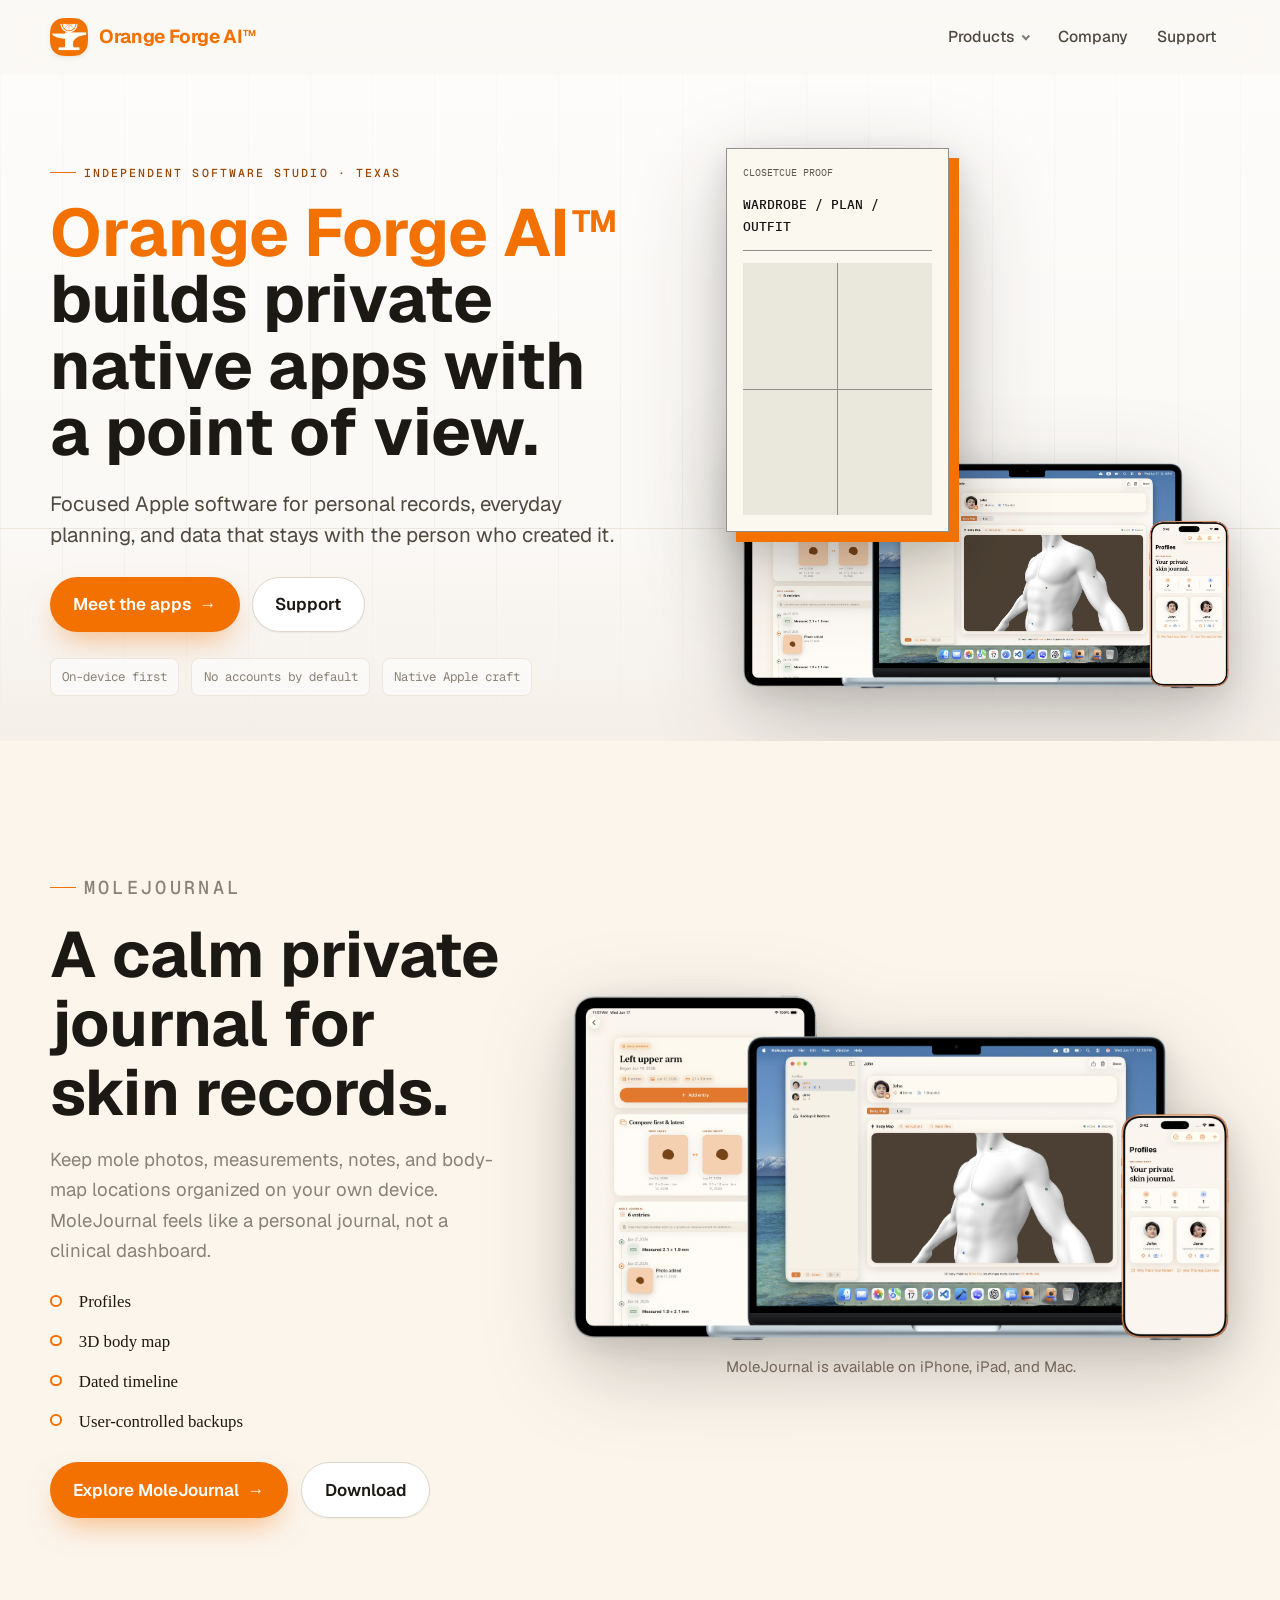
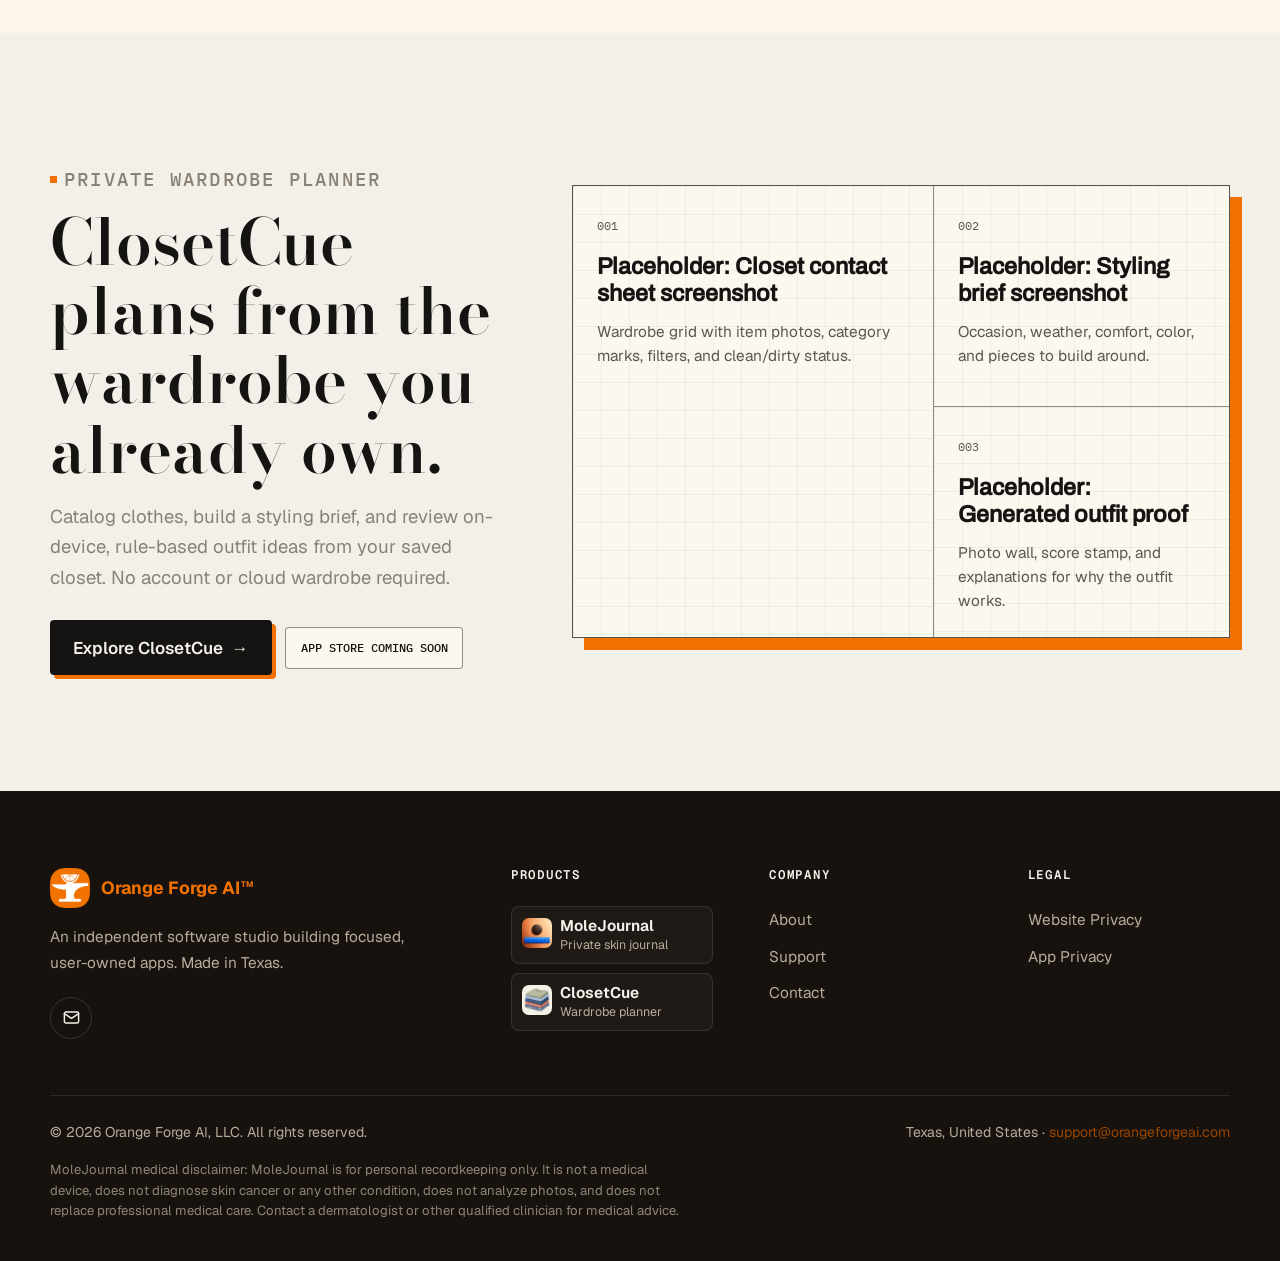
==== commit 937b8edb: "new screenshots" ====
--- a/index.html
+++ b/index.html
@@ -92,7 +92,7 @@
 
                 <div class="studio-hero__tableau" aria-label="MoleJournal and ClosetCue product previews">
                     <div class="studio-hero__mole">
-                        <img src="assets/screenshots/stacked_shots_main.webp" width="3764" height="2046"
+                        <img src="assets/screenshots/molejournal/all_devices.webp" width="3566" height="1879"
                             alt="MoleJournal shown on MacBook Pro, iPad Pro, and iPhone" fetchpriority="high" decoding="async">
                     </div>
                     <div class="studio-hero__proof" aria-hidden="true">
@@ -129,7 +129,7 @@
                 </div>
 
                 <figure class="journal-device-composition">
-                    <img src="assets/screenshots/stacked_shots_main.webp" width="3764" height="2046"
+                    <img src="assets/screenshots/molejournal/all_devices.webp" width="3566" height="1879"
                         alt="MoleJournal shown on MacBook Pro, iPad Pro, and iPhone" loading="lazy" decoding="async">
                     <figcaption>MoleJournal is available on iPhone, iPad, and Mac.</figcaption>
                 </figure>
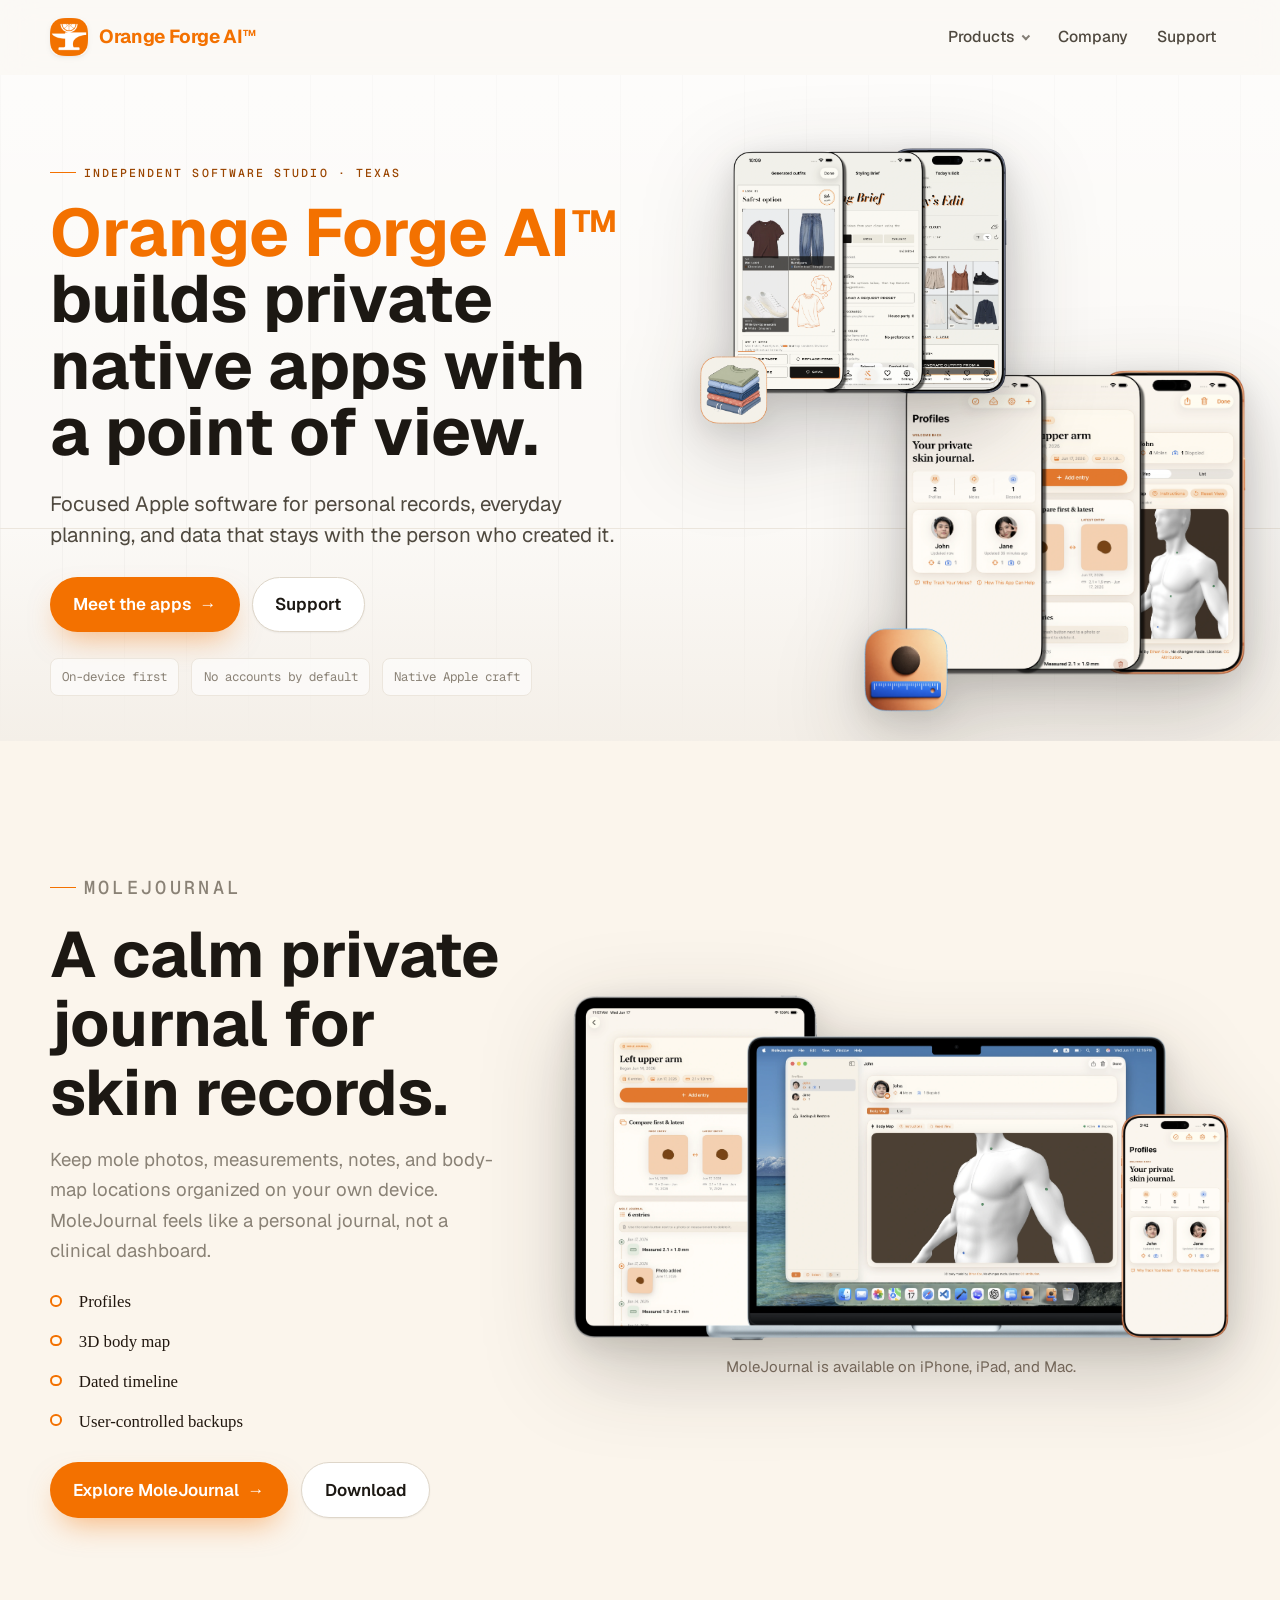
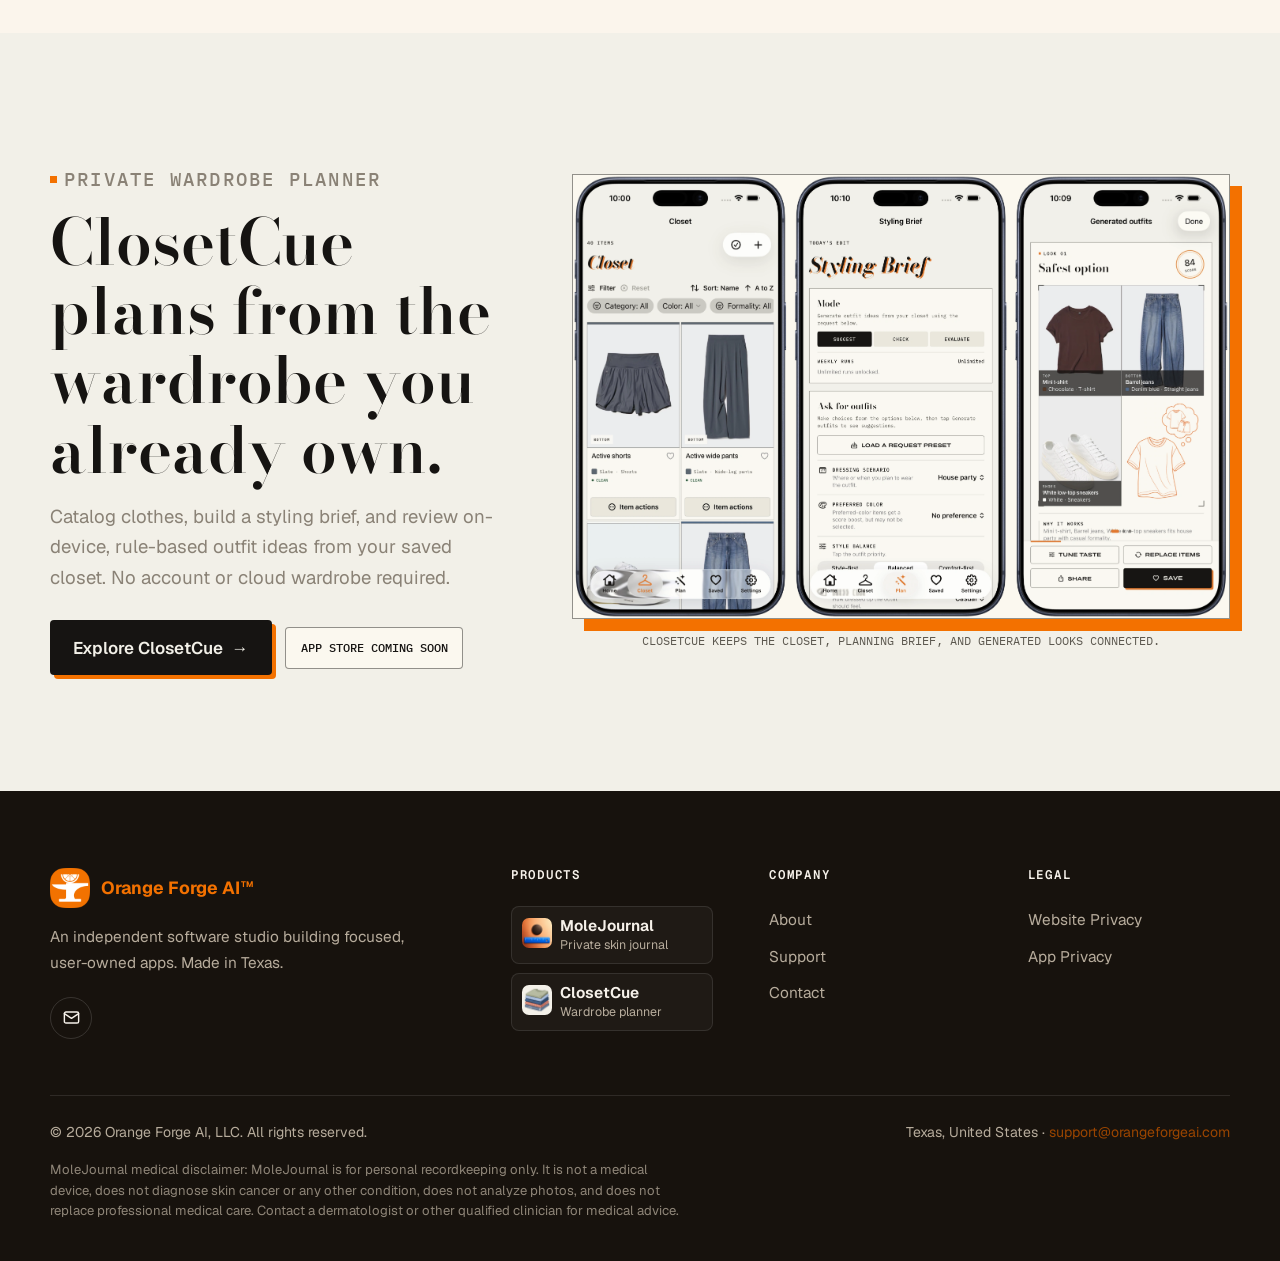
==== commit da39d815: "added true screenshots" ====
--- a/index.html
+++ b/index.html
@@ -92,16 +92,12 @@
 
                 <div class="studio-hero__tableau" aria-label="MoleJournal and ClosetCue product previews">
                     <div class="studio-hero__mole">
-                        <img src="assets/screenshots/molejournal/all_devices.webp" width="3566" height="1879"
-                            alt="MoleJournal shown on MacBook Pro, iPad Pro, and iPhone" fetchpriority="high" decoding="async">
-                    </div>
-                    <div class="studio-hero__proof" aria-hidden="true">
-                        <span class="proof-label">ClosetCue proof</span>
-                        <span class="proof-title">WARDROBE / PLAN / OUTFIT</span>
-                        <span class="proof-line"></span>
-                        <span class="proof-grid">
-                            <i></i><i></i><i></i><i></i>
-                        </span>
+                        <img src="assets/screenshots/molejournal/hero_molejournal.webp" width="3722" height="3337"
+                            alt="MoleJournal app screens shown across Apple devices" loading="eager" fetchpriority="high" decoding="async">
+                    </div>
+                    <div class="studio-hero__closet">
+                        <img src="assets/screenshots/closetcue/hero_closetcue.webp" width="3722" height="3337"
+                            alt="ClosetCue wardrobe planning screens shown on iPhone" loading="eager" fetchpriority="high" decoding="async">
                     </div>
                 </div>
             </div>
@@ -151,23 +147,11 @@
                     </div>
                 </div>
 
-                <div class="closet-proof__sheet" aria-label="ClosetCue screenshot placeholders">
-                    <div class="proof-frame proof-frame--large">
-                        <span class="proof-frame__number">001</span>
-                        <strong>Placeholder: Closet contact sheet screenshot</strong>
-                        <p>Wardrobe grid with item photos, category marks, filters, and clean/dirty status.</p>
-                    </div>
-                    <div class="proof-frame">
-                        <span class="proof-frame__number">002</span>
-                        <strong>Placeholder: Styling brief screenshot</strong>
-                        <p>Occasion, weather, comfort, color, and pieces to build around.</p>
-                    </div>
-                    <div class="proof-frame">
-                        <span class="proof-frame__number">003</span>
-                        <strong>Placeholder: Generated outfit proof</strong>
-                        <p>Photo wall, score stamp, and explanations for why the outfit works.</p>
-                    </div>
-                </div>
+                <figure class="closet-proof__image">
+                    <img src="assets/screenshots/closetcue/main_closetcue.webp" width="3322" height="2239"
+                        alt="ClosetCue closet, styling brief, and outfit preview screens" loading="lazy" decoding="async">
+                    <figcaption>ClosetCue keeps the closet, planning brief, and generated looks connected.</figcaption>
+                </figure>
             </div>
         </section>
     </main>
--- a/style.css
+++ b/style.css
@@ -2106,15 +2106,31 @@
 
 .studio-hero__mole,
 .studio-hero__phone,
+.studio-hero__closet,
 .studio-hero__proof {
     position: absolute;
     filter: var(--device-shadow);
 }
 
 .studio-hero__mole {
-    right: 0;
-    bottom: 4%;
-    width: min(92%, 760px);
+    right: -3%;
+    bottom: 0;
+    z-index: 1;
+    width: min(72%, 560px);
+}
+
+.studio-hero__closet {
+    left: 0;
+    top: 2%;
+    z-index: 2;
+    width: min(58%, 430px);
+}
+
+.studio-hero__mole img,
+.studio-hero__closet img {
+    display: block;
+    width: 100%;
+    height: auto;
 }
 
 .studio-hero__phone {
@@ -2308,6 +2324,33 @@
     background: var(--cc-strong);
     border: 1px solid var(--cc-strong);
     box-shadow: 12px 12px 0 var(--cc-spot);
+}
+
+.closet-proof__image,
+.cc-showcase {
+    margin: 0;
+    text-align: center;
+}
+
+.closet-proof__image img,
+.cc-showcase img {
+    display: block;
+    width: 100%;
+    height: auto;
+    border: 1px solid var(--cc-strong);
+    background: var(--cc-surface);
+    box-shadow: 12px 12px 0 var(--cc-spot);
+}
+
+.closet-proof__image figcaption,
+.cc-showcase figcaption,
+.cc-phone-shot figcaption {
+    margin-top: 0.85rem;
+    color: var(--cc-muted);
+    font-family: "IBM Plex Mono OFAI", var(--font-mono);
+    font-size: 0.74rem;
+    line-height: 1.45;
+    text-transform: uppercase;
 }
 
 .proof-frame {
@@ -2723,6 +2766,15 @@
     transform: rotate(-1deg);
 }
 
+.cc-showcase--hero {
+    transform: rotate(-1deg);
+}
+
+.cc-showcase--hero img {
+    max-width: 680px;
+    margin-inline: auto;
+}
+
 .cc-section--paper {
     background: var(--cc-surface);
 }
@@ -2763,6 +2815,50 @@
 
 .cc-index-line span {
     border-bottom: 2px solid var(--cc-spot);
+}
+
+.cc-section-head > p:not(.pressmark) {
+    margin-top: 1rem;
+    color: var(--cc-muted);
+    font-size: clamp(1.02rem, 1.5vw, 1.14rem);
+}
+
+.cc-phone-shot {
+    margin: 0;
+    text-align: center;
+}
+
+.cc-phone-shot img {
+    display: block;
+    width: min(64%, 320px);
+    height: auto;
+    margin-inline: auto;
+    filter: var(--device-shadow);
+}
+
+.cc-phone-shot--dark figcaption {
+    color: rgba(255, 252, 246, 0.72);
+}
+
+.cc-phone-shot--mini img {
+    width: 100%;
+    max-width: 230px;
+}
+
+.cc-shot-strip,
+.cc-shot-gallery {
+    display: grid;
+    gap: clamp(0.9rem, 2vw, 1.35rem);
+    align-items: start;
+}
+
+.cc-shot-strip {
+    grid-template-columns: repeat(3, minmax(0, 1fr));
+}
+
+.cc-shot-gallery {
+    grid-template-columns: repeat(4, minmax(0, 1fr));
+    margin-top: clamp(1.6rem, 3vw, 2.4rem);
 }
 
 .cc-contact-sheet,
@@ -2962,8 +3058,20 @@
     border: 1px solid var(--cc-strong);
 }
 
+.cc-trust-grid--shots {
+    margin-top: clamp(1.6rem, 3vw, 2.4rem);
+}
+
 .cc-trust-grid .cc-proof-card {
     border: 0;
+}
+
+.cc-proof-card--with-shot img {
+    display: block;
+    width: min(74%, 230px);
+    height: auto;
+    margin: 0 auto 1.2rem;
+    filter: var(--device-shadow);
 }
 
 .cc-section-head {
@@ -3015,11 +3123,12 @@
     }
 
     .studio-hero__tableau {
-        min-height: clamp(280px, 42vw, 380px);
+        min-height: clamp(360px, 58vw, 520px);
     }
 
     .cc-proof-board,
-    .closet-proof__sheet {
+    .closet-proof__sheet,
+    .cc-showcase--hero {
         transform: none;
     }
 
@@ -3034,12 +3143,19 @@
     }
 
     .studio-hero__tableau {
-        min-height: 390px;
+        min-height: clamp(320px, 68vw, 440px);
     }
 
     .studio-hero__mole {
-        width: 100%;
+        width: 72%;
         right: 0;
+        bottom: 0;
+    }
+
+    .studio-hero__closet {
+        width: 58%;
+        left: 0;
+        top: 0;
     }
 
     .studio-hero__phone {
@@ -3059,6 +3175,11 @@
         box-shadow: 7px 7px 0 var(--cc-spot);
     }
 
+    .closet-proof__image img,
+    .cc-showcase img {
+        box-shadow: 7px 7px 0 var(--cc-spot);
+    }
+
     .proof-frame--large {
         grid-row: auto;
     }
@@ -3068,8 +3189,23 @@
     }
 
     .mj-phone-card img,
-    .mj-backup-phone img {
+    .mj-backup-phone img,
+    .cc-phone-shot img {
         width: min(76%, 280px);
+    }
+
+    .cc-phone-shot--mini img {
+        width: 100%;
+    }
+
+    .cc-shot-strip {
+        grid-template-columns: repeat(3, minmax(132px, 1fr));
+        overflow-x: auto;
+        padding-bottom: 0.25rem;
+    }
+
+    .cc-shot-gallery {
+        grid-template-columns: repeat(2, minmax(0, 1fr));
     }
 
     .cc-contact-grid {
@@ -3135,13 +3271,17 @@
     }
 
     .studio-hero__tableau {
-        min-height: 135px;
+        min-height: clamp(250px, 68vw, 380px);
         margin-top: 0.5rem;
     }
 
     .studio-hero__mole {
-        width: 90%;
+        width: 74%;
         bottom: 0;
+    }
+
+    .studio-hero__closet {
+        width: 59%;
     }
 
     .studio-hero__phone {
@@ -3158,6 +3298,14 @@
         display: none;
     }
 
+    .cc-shot-gallery {
+        gap: 0.75rem;
+    }
+
+    .cc-phone-shot--mini figcaption {
+        font-size: 0.66rem;
+    }
+
     .product-page--molejournal .app-lockup {
         display: grid;
         grid-template-columns: 1fr;
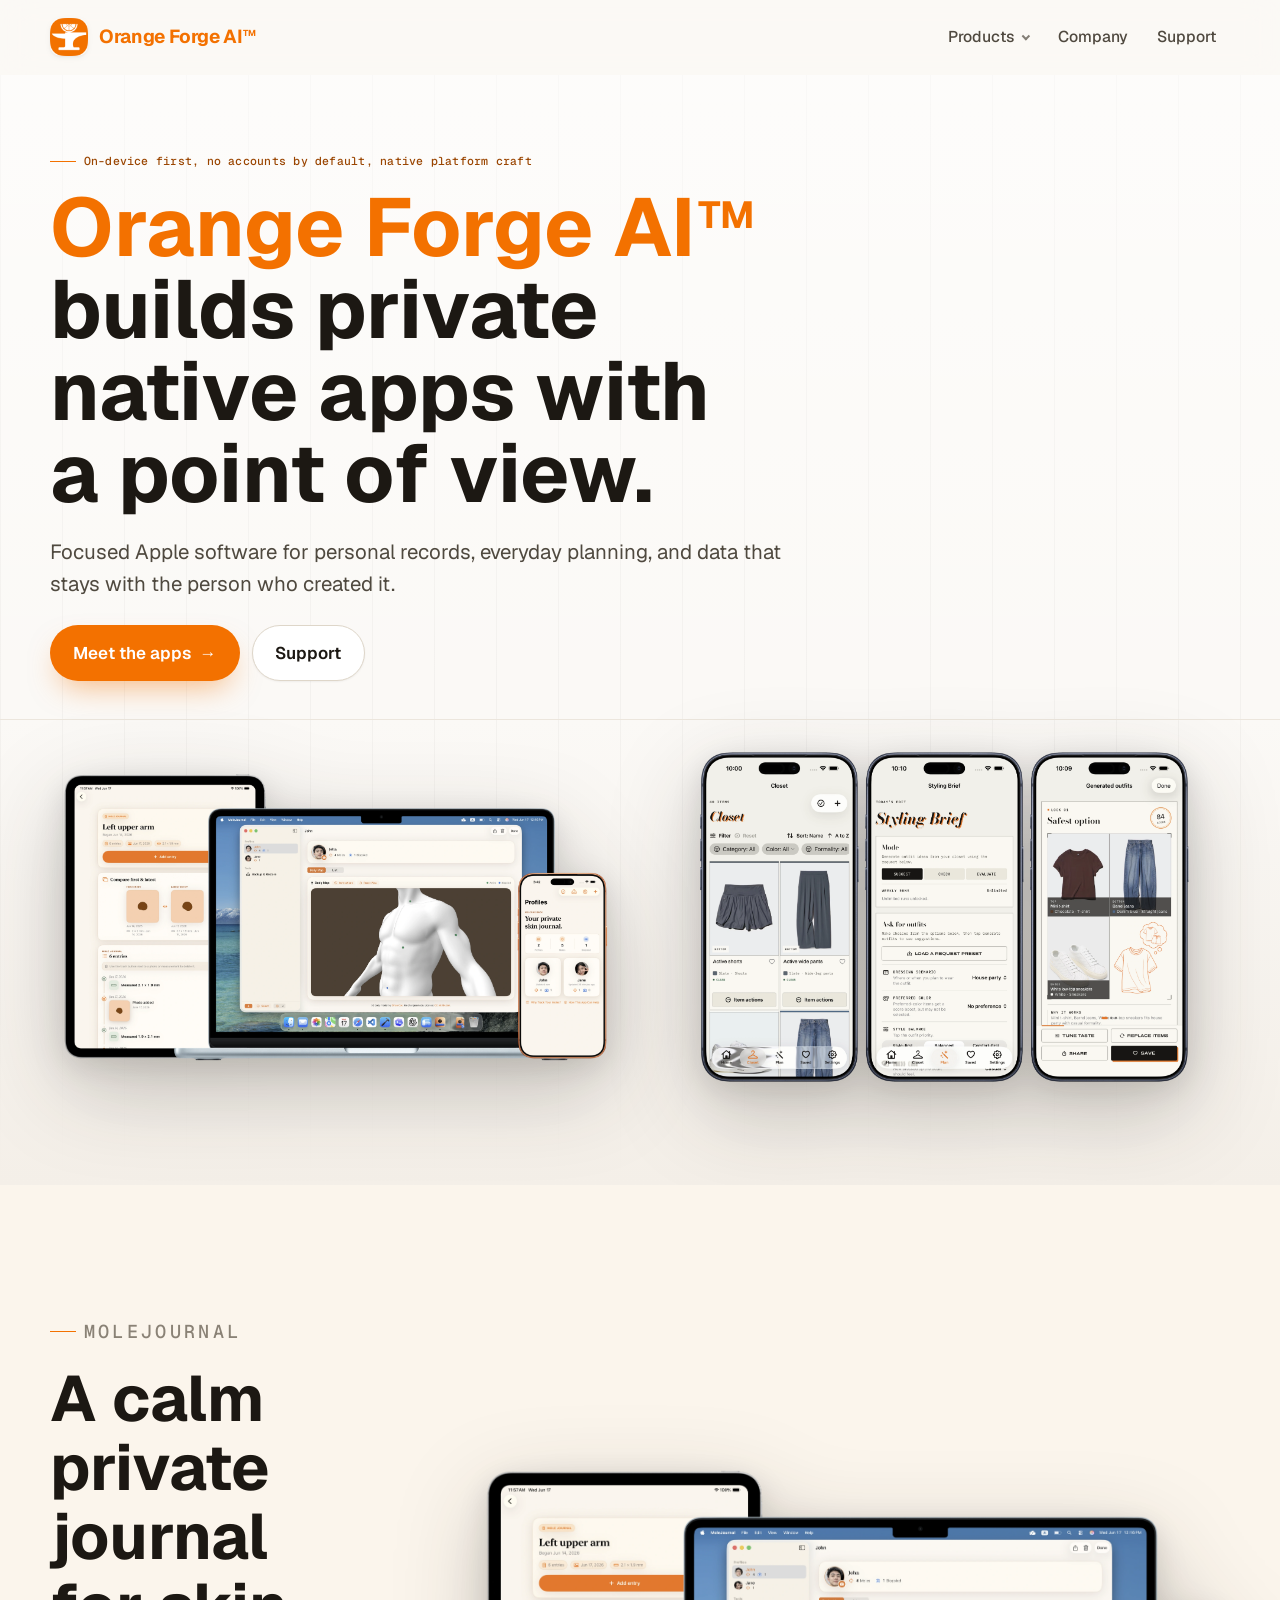
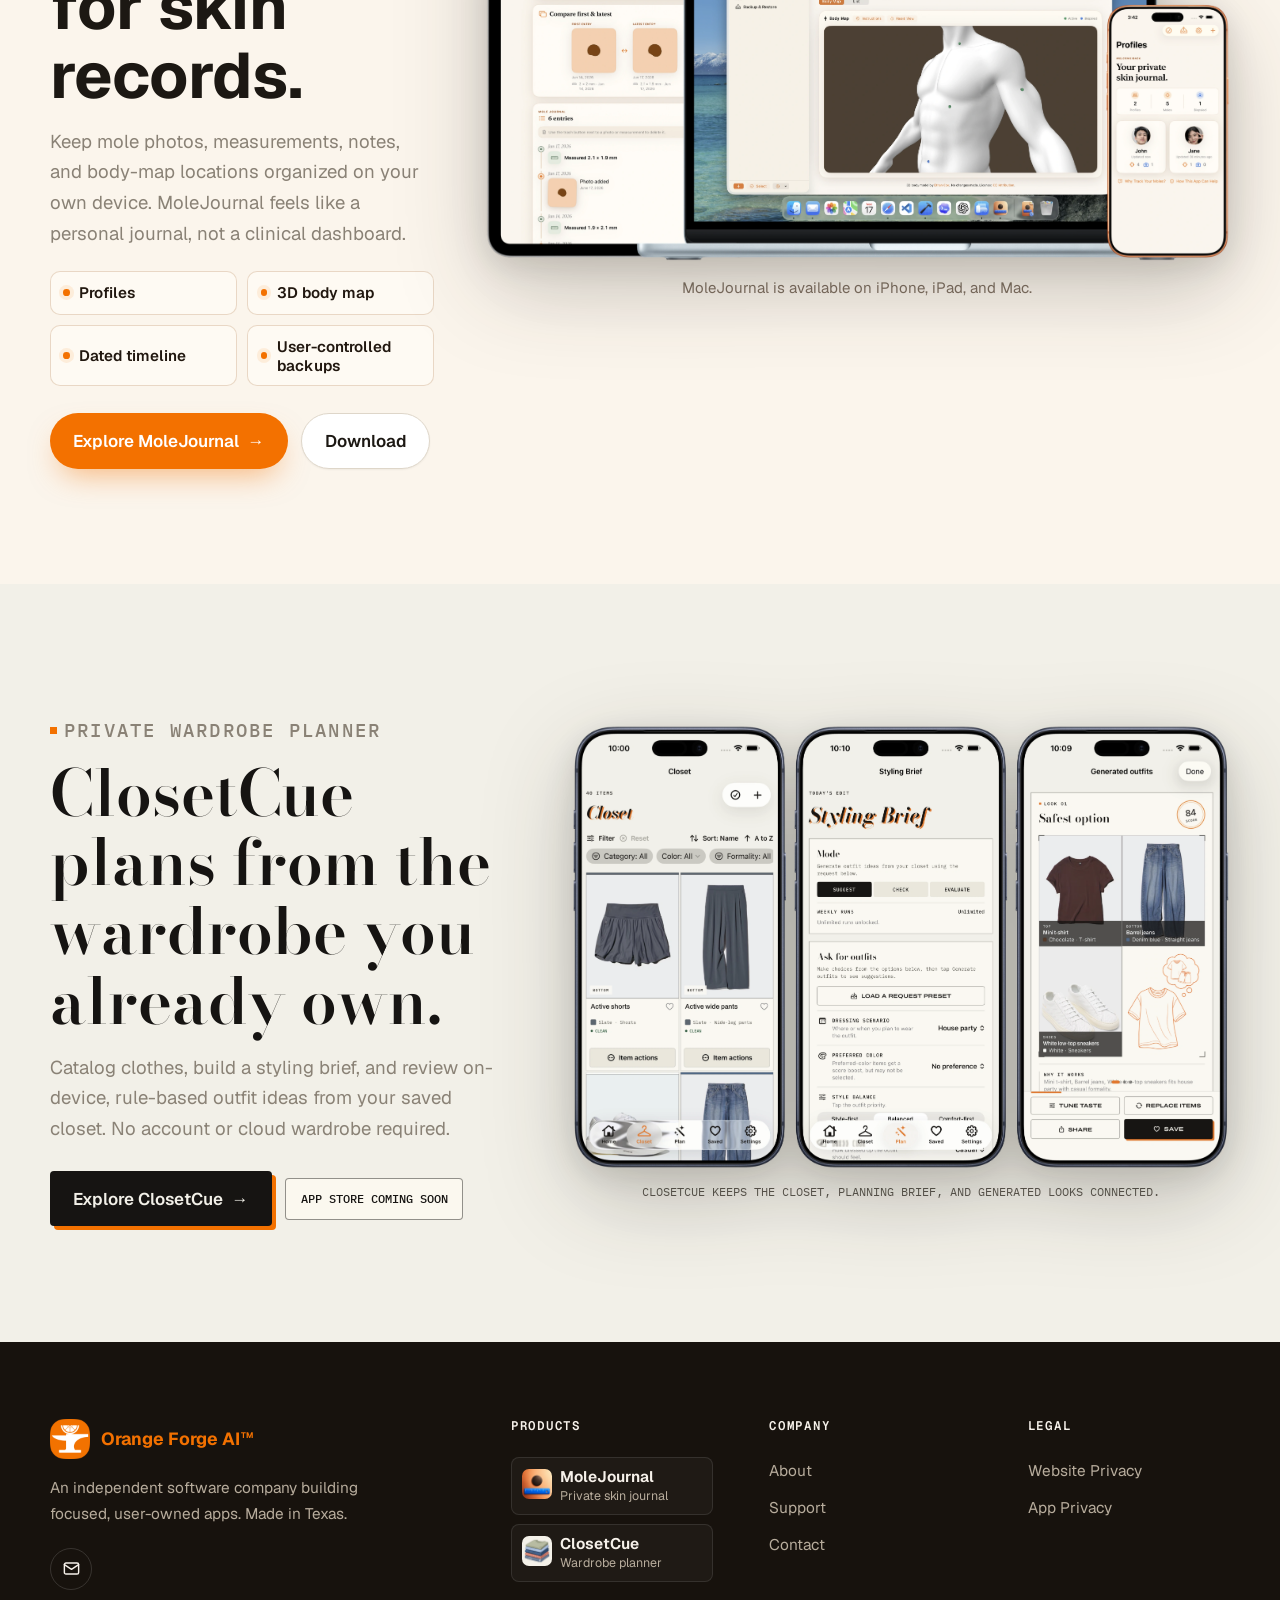
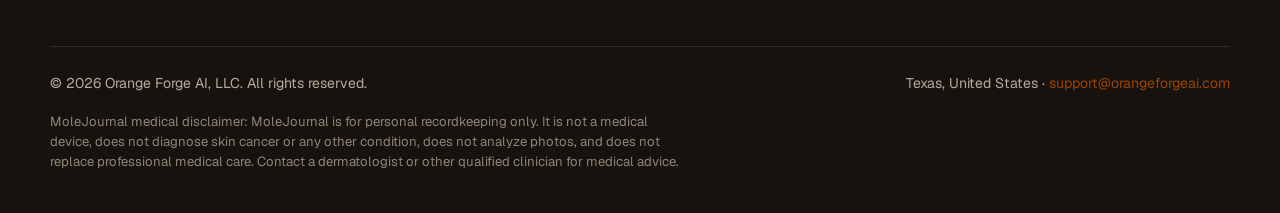
==== commit f47ed57b: "overhaul website" ====
--- a/index.html
+++ b/index.html
@@ -3,7 +3,7 @@
 <head>
     <meta charset="utf-8">
     <meta name="viewport" content="width=device-width, initial-scale=1">
-    <meta name="description" content="Orange Forge AI is an independent software studio building focused, user-owned apps that keep your data on your device, including MoleJournal and ClosetCue.">
+    <meta name="description" content="Orange Forge AI is an independent software company building focused, user-owned apps that keep your data on your device, including MoleJournal and ClosetCue.">
     <meta name="theme-color" content="#f37100">
     <title>Orange Forge AI &mdash; User-owned software, beautifully made</title>
 
@@ -14,7 +14,7 @@
     <meta property="og:type" content="website">
     <meta property="og:url" content="https://orangeforgeai.com/">
     <meta property="og:title" content="Orange Forge AI &mdash; User-owned software, beautifully made">
-    <meta property="og:description" content="A software studio building focused, private apps that keep your data on your device. Meet MoleJournal and ClosetCue.">
+    <meta property="og:description" content="A software company building focused, private apps that keep your data on your device. Meet MoleJournal and ClosetCue.">
     <meta property="og:image" content="https://orangeforgeai.com/assets/brand/logo.png">
     <meta name="twitter:card" content="summary">
 
@@ -71,7 +71,7 @@
             <div class="studio-hero__backdrop" aria-hidden="true"></div>
             <div class="container studio-hero__inner">
                 <div class="studio-hero__copy">
-                    <p class="eyebrow">Independent software studio &middot; Texas</p>
+                    <p class="eyebrow studio-hero__principle-line" id="philosophy">On-device first, no accounts by default, native platform craft</p>
                     <h1 class="studio-hero__title" id="hero-title">
                         <span class="brand-name studio-hero__brand">Orange Forge AI<sup>TM</sup></span>
                         builds private native apps with a point of view.
@@ -83,22 +83,19 @@
                         <a class="button button-primary" href="#molejournal">Meet the apps <span class="arrow" aria-hidden="true">&rarr;</span></a>
                         <a class="button button-secondary" href="support.html">Support</a>
                     </div>
-                    <div class="studio-hero__principles" id="philosophy" aria-label="Orange Forge AI principles">
-                        <span>On-device first</span>
-                        <span>No accounts by default</span>
-                        <span>Native Apple craft</span>
-                    </div>
                 </div>
 
                 <div class="studio-hero__tableau" aria-label="MoleJournal and ClosetCue product previews">
-                    <div class="studio-hero__mole">
-                        <img src="assets/screenshots/molejournal/hero_molejournal.webp" width="3722" height="3337"
+                    <figure class="studio-hero__product studio-hero__mole">
+                        <img src="assets/screenshots/molejournal/all_devices.webp" width="3566" height="1879"
                             alt="MoleJournal app screens shown across Apple devices" loading="eager" fetchpriority="high" decoding="async">
-                    </div>
-                    <div class="studio-hero__closet">
-                        <img src="assets/screenshots/closetcue/hero_closetcue.webp" width="3722" height="3337"
+                        <figcaption>MoleJournal across iPhone, iPad, and Mac.</figcaption>
+                    </figure>
+                    <figure class="studio-hero__product studio-hero__closet">
+                        <img src="assets/screenshots/closetcue/main_closetcue.webp" width="3322" height="2239"
                             alt="ClosetCue wardrobe planning screens shown on iPhone" loading="eager" fetchpriority="high" decoding="async">
-                    </div>
+                        <figcaption>ClosetCue wardrobe planning on iPhone.</figcaption>
+                    </figure>
                 </div>
             </div>
         </section>
@@ -166,7 +163,7 @@
                         <img src="assets/brand/logo.png" alt="" width="40" height="40">
                         <span>Orange Forge AI<sup>TM</sup></span>
                     </a>
-                    <p>An independent software studio building focused, user-owned apps. Made in Texas.</p>
+                    <p>An independent software company building focused, user-owned apps. Made in Texas.</p>
                     <div class="footer__social">
                         <a href="mailto:support@orangeforgeai.com" aria-label="Email Orange Forge AI">
                             <svg viewBox="0 0 24 24" fill="none" stroke="currentColor" stroke-width="1.8" stroke-linecap="round" stroke-linejoin="round" aria-hidden="true"><rect x="3" y="5" width="18" height="14" rx="2"/><path d="m3 7 9 6 9-6"/></svg>
--- a/style.css
+++ b/style.css
@@ -2035,7 +2035,7 @@
 .studio-hero {
     position: relative;
     overflow: hidden;
-    padding-block: clamp(2.4rem, 4.8vw, 4rem) clamp(1.25rem, 2.2vw, 1.8rem);
+    padding-block: clamp(2.7rem, 5.2vw, 4.8rem) clamp(3.8rem, 7vw, 5.6rem);
     background:
         linear-gradient(180deg, rgba(255,255,255,0.52), rgba(251,249,246,0) 58%),
         repeating-linear-gradient(90deg, rgba(28,24,19,0.035) 0 1px, transparent 1px 62px),
@@ -2045,7 +2045,7 @@
 .studio-hero__backdrop {
     position: absolute;
     inset: auto 0 0;
-    height: 32%;
+    height: 42%;
     border-top: 1px solid var(--line);
     background: linear-gradient(180deg, rgba(244, 239, 232, 0), var(--bg-2));
     pointer-events: none;
@@ -2054,17 +2054,18 @@
 .studio-hero__inner {
     position: relative;
     display: grid;
-    grid-template-columns: minmax(0, 1.05fr) minmax(360px, 0.95fr);
-    align-items: center;
-    gap: clamp(2rem, 5vw, 4.5rem);
+    grid-template-columns: 1fr;
+    align-items: start;
+    gap: clamp(2.1rem, 4.5vw, 3.8rem);
 }
 
 .studio-hero__copy {
-    max-width: 650px;
+    max-width: 920px;
 }
 
 .studio-hero__title {
-    font-size: clamp(2.8rem, 5.2vw, 5.25rem);
+    max-width: 980px;
+    font-size: clamp(2.9rem, 6.4vw, 6.1rem);
     line-height: 1;
 }
 
@@ -2075,117 +2076,63 @@
 
 .studio-hero__lead {
     margin-top: 1.35rem;
-    max-width: 48ch;
+    max-width: 56ch;
     color: var(--ink-2);
     font-size: clamp(1.08rem, 1.8vw, 1.28rem);
     line-height: 1.55;
 }
 
-.studio-hero__actions,
-.studio-hero__principles {
+.studio-hero__principle-line {
+    max-width: 100%;
+    line-height: 1.45;
+    letter-spacing: 0.02em;
+    text-transform: none;
+}
+
+.studio-hero__actions {
     display: flex;
     flex-wrap: wrap;
     gap: 0.75rem;
     margin-top: 1.6rem;
 }
 
-.studio-hero__principles span {
-    padding: 0.48rem 0.7rem;
-    border: 1px solid var(--line);
-    border-radius: var(--r-xs);
-    background: rgba(255,255,255,0.6);
-    color: var(--muted);
-    font-family: var(--font-mono);
-    font-size: 0.78rem;
-}
-
 .studio-hero__tableau {
     position: relative;
-    min-height: clamp(430px, 45vw, 640px);
-}
-
-.studio-hero__mole,
-.studio-hero__phone,
-.studio-hero__closet,
-.studio-hero__proof {
+    display: grid;
+    grid-template-columns: minmax(0, 1fr) minmax(0, 1fr);
+    gap: clamp(1.25rem, 3vw, 2.4rem);
+    align-items: end;
+}
+
+.studio-hero__product {
+    display: flex;
+    position: relative;
+    align-items: center;
+    justify-content: center;
+    min-width: 0;
+    min-height: clamp(250px, 27vw, 380px);
+    margin: 0;
+    padding: clamp(0.2rem, 1vw, 0.8rem);
+    aspect-ratio: 16 / 10;
+}
+
+.studio-hero__product img {
+    width: 100%;
+    height: 100%;
+    object-fit: contain;
+    filter: var(--device-shadow);
+}
+
+.studio-hero__product figcaption {
     position: absolute;
-    filter: var(--device-shadow);
-}
-
-.studio-hero__mole {
-    right: -3%;
-    bottom: 0;
-    z-index: 1;
-    width: min(72%, 560px);
-}
-
-.studio-hero__closet {
-    left: 0;
-    top: 2%;
-    z-index: 2;
-    width: min(58%, 430px);
-}
-
-.studio-hero__mole img,
-.studio-hero__closet img {
-    display: block;
-    width: 100%;
-    height: auto;
-}
-
-.studio-hero__phone {
-    left: 0;
-    bottom: 0;
-    width: min(24%, 170px);
-}
-
-.studio-hero__proof {
-    top: 2%;
-    left: 5%;
-    width: min(42%, 280px);
-    padding: 1rem;
-    border: 1px solid var(--cc-strong);
-    background: var(--cc-surface);
-    color: var(--cc-ink);
-    box-shadow: 10px 10px 0 var(--cc-spot);
-}
-
-.proof-label,
-.proof-title {
-    display: block;
-    font-family: "IBM Plex Mono OFAI", var(--font-mono);
-    text-transform: uppercase;
-}
-
-.proof-label {
-    font-size: 0.62rem;
-    color: var(--cc-muted);
-}
-
-.proof-title {
-    margin-top: 0.7rem;
-    font-size: 0.84rem;
-    font-weight: 500;
-}
-
-.proof-line {
-    display: block;
+    width: 1px;
     height: 1px;
-    margin: 0.8rem 0;
-    background: var(--cc-strong);
-}
-
-.proof-grid {
-    display: grid;
-    grid-template-columns: repeat(2, 1fr);
-    gap: 1px;
-    background: var(--cc-strong);
-}
-
-.proof-grid i {
-    display: block;
-    aspect-ratio: 3 / 4;
-    background: var(--cc-elevated);
+    padding: 0;
+    margin: -1px;
+    overflow: hidden;
+    clip: rect(0, 0, 0, 0);
+    white-space: nowrap;
+    border: 0;
 }
 
 .home-product {
@@ -2198,9 +2145,9 @@
 
 .home-product__grid {
     display: grid;
-    grid-template-columns: minmax(0, 0.82fr) minmax(0, 1.18fr);
+    grid-template-columns: minmax(0, 0.68fr) minmax(0, 1.32fr);
     align-items: center;
-    gap: clamp(2rem, 5vw, 4rem);
+    gap: clamp(1.8rem, 4vw, 3.2rem);
 }
 
 .home-product__copy h2,
@@ -2226,28 +2173,35 @@
 
 .journal-mini-timeline {
     display: grid;
-    gap: 0.75rem;
+    grid-template-columns: repeat(2, minmax(0, 1fr));
+    gap: 0.65rem;
     margin-top: 1.4rem;
 }
 
 .journal-mini-timeline span {
-    position: relative;
-    padding-left: 1.8rem;
+    display: flex;
+    align-items: center;
+    gap: 0.58rem;
+    min-height: 44px;
+    padding: 0.66rem 0.78rem;
+    border: 1px solid var(--mj-line);
+    border-radius: 10px;
+    background: rgba(255, 252, 246, 0.72);
     color: var(--mj-ink);
-    font-family: Georgia, "Times New Roman", serif;
-    font-size: 1.05rem;
+    font-family: var(--font-sans);
+    font-size: 0.95rem;
+    font-weight: 600;
+    line-height: 1.25;
 }
 
 .journal-mini-timeline span::before {
     content: "";
-    position: absolute;
-    left: 0;
-    top: 0.42rem;
-    width: 0.72rem;
-    height: 0.72rem;
-    border: 2px solid var(--brand);
+    flex: 0 0 auto;
+    width: 0.42rem;
+    height: 0.42rem;
     border-radius: 50%;
-    background: var(--mj-surface);
+    background: var(--brand);
+    box-shadow: 0 0 0 4px rgba(243, 113, 0, 0.10);
 }
 
 .journal-device-composition {
@@ -2256,7 +2210,8 @@
 }
 
 .journal-device-composition img {
-    width: 100%;
+    width: min(100%, 1040px);
+    margin-inline: auto;
     filter: var(--device-shadow);
 }
 
@@ -2316,16 +2271,6 @@
     display: block;
 }
 
-.closet-proof__sheet,
-.cc-proof-board {
-    display: grid;
-    grid-template-columns: 1.1fr 0.9fr;
-    gap: 1px;
-    background: var(--cc-strong);
-    border: 1px solid var(--cc-strong);
-    box-shadow: 12px 12px 0 var(--cc-spot);
-}
-
 .closet-proof__image,
 .cc-showcase {
     margin: 0;
@@ -2337,9 +2282,10 @@
     display: block;
     width: 100%;
     height: auto;
-    border: 1px solid var(--cc-strong);
-    background: var(--cc-surface);
-    box-shadow: 12px 12px 0 var(--cc-spot);
+    border: 0;
+    background: transparent;
+    box-shadow: none;
+    filter: var(--device-shadow);
 }
 
 .closet-proof__image figcaption,
@@ -2353,38 +2299,11 @@
     text-transform: uppercase;
 }
 
-.proof-frame {
-    position: relative;
-    min-height: 220px;
-    padding: clamp(1rem, 2.2vw, 1.5rem);
-    background:
-        linear-gradient(90deg, rgba(22,20,18,0.05) 1px, transparent 1px),
-        linear-gradient(180deg, rgba(22,20,18,0.05) 1px, transparent 1px),
-        var(--cc-surface);
-    background-size: 28px 28px;
-    color: var(--cc-ink);
-}
-
-.proof-frame--large {
-    grid-row: span 2;
-}
-
-.proof-frame__number {
-    display: inline-block;
-    margin-bottom: 1.2rem;
-    color: var(--cc-muted);
-    font-family: "IBM Plex Mono OFAI", var(--font-mono);
-    font-size: 0.72rem;
-}
-
-.proof-frame strong,
-.proof-frame p,
 .cc-proof-card h3,
 .cc-proof-card p {
     display: block;
 }
 
-.proof-frame strong,
 .cc-proof-card h3 {
     color: var(--cc-ink);
     font-family: "Archivo OFAI", var(--font-sans);
@@ -2392,7 +2311,6 @@
     line-height: 1.15;
 }
 
-.proof-frame p,
 .cc-proof-card p {
     margin-top: 0.85rem;
     color: var(--cc-muted);
@@ -2459,6 +2377,16 @@
     grid-template-columns: minmax(0, 1.1fr) minmax(0, 0.9fr);
 }
 
+.mj-hero__grid {
+    grid-template-columns: 1fr;
+    align-items: start;
+    gap: clamp(2rem, 4.8vw, 3.8rem);
+}
+
+.mj-hero__copy {
+    max-width: 780px;
+}
+
 .mj-title,
 .mj-copy-panel h2,
 .mj-section-head h2,
@@ -2496,6 +2424,11 @@
 
 .mj-hero__devices {
     margin: 0;
+}
+
+.mj-hero__devices img {
+    width: min(100%, 1120px);
+    margin-inline: auto;
 }
 
 .mj-notice {
@@ -2700,6 +2633,12 @@
     gap: clamp(2rem, 5vw, 4rem);
 }
 
+.cc-hero__grid {
+    grid-template-columns: 1fr;
+    align-items: start;
+    gap: clamp(2rem, 4.8vw, 3.8rem);
+}
+
 .cc-two-col--reverse {
     grid-template-columns: minmax(0, 1.1fr) minmax(0, 0.9fr);
 }
@@ -2762,16 +2701,12 @@
     justify-content: center;
 }
 
-.cc-proof-board {
-    transform: rotate(-1deg);
-}
-
 .cc-showcase--hero {
-    transform: rotate(-1deg);
+    transform: none;
 }
 
 .cc-showcase--hero img {
-    max-width: 680px;
+    max-width: 1120px;
     margin-inline: auto;
 }
 
@@ -2960,7 +2895,6 @@
     background: var(--cc-surface);
 }
 
-.cc-brief .proof-frame__number,
 .cc-brief p {
     padding: 1rem;
 }
@@ -3123,11 +3057,9 @@
     }
 
     .studio-hero__tableau {
-        min-height: clamp(360px, 58vw, 520px);
-    }
-
-    .cc-proof-board,
-    .closet-proof__sheet,
+        grid-template-columns: repeat(2, minmax(0, 1fr));
+    }
+
     .cc-showcase--hero {
         transform: none;
     }
@@ -3143,49 +3075,12 @@
     }
 
     .studio-hero__tableau {
-        min-height: clamp(320px, 68vw, 440px);
-    }
-
-    .studio-hero__mole {
-        width: 72%;
-        right: 0;
-        bottom: 0;
-    }
-
-    .studio-hero__closet {
-        width: 58%;
-        left: 0;
-        top: 0;
-    }
-
-    .studio-hero__phone {
-        width: 31%;
-        min-width: 104px;
-    }
-
-    .studio-hero__proof {
-        width: 48%;
-        left: 0;
-        padding: 0.75rem;
-    }
-
-    .closet-proof__sheet,
-    .cc-proof-board {
         grid-template-columns: 1fr;
-        box-shadow: 7px 7px 0 var(--cc-spot);
-    }
-
-    .closet-proof__image img,
-    .cc-showcase img {
-        box-shadow: 7px 7px 0 var(--cc-spot);
-    }
-
-    .proof-frame--large {
-        grid-row: auto;
-    }
-
-    .proof-frame {
-        min-height: 170px;
+        gap: 1.5rem;
+    }
+
+    .studio-hero__product {
+        min-height: clamp(220px, 64vw, 380px);
     }
 
     .mj-phone-card img,
@@ -3260,42 +3155,16 @@
         flex: 0 0 auto;
     }
 
-    .studio-hero__principles {
-        gap: 0.45rem;
-        margin-top: 1.05rem;
-    }
-
-    .studio-hero__principles span {
-        padding: 0.36rem 0.48rem;
-        font-size: 0.68rem;
-    }
-
     .studio-hero__tableau {
-        min-height: clamp(250px, 68vw, 380px);
         margin-top: 0.5rem;
     }
 
-    .studio-hero__mole {
-        width: 74%;
-        bottom: 0;
-    }
-
-    .studio-hero__closet {
-        width: 59%;
-    }
-
-    .studio-hero__phone {
-        width: 21%;
-    }
-
-    .studio-hero__proof {
-        width: 40%;
-        padding: 0.55rem;
-        box-shadow: 5px 5px 0 var(--cc-spot);
-    }
-
-    .studio-hero__proof .proof-grid {
-        display: none;
+    .studio-hero__product {
+        min-height: clamp(190px, 70vw, 310px);
+    }
+
+    .journal-mini-timeline {
+        grid-template-columns: 1fr;
     }
 
     .cc-shot-gallery {
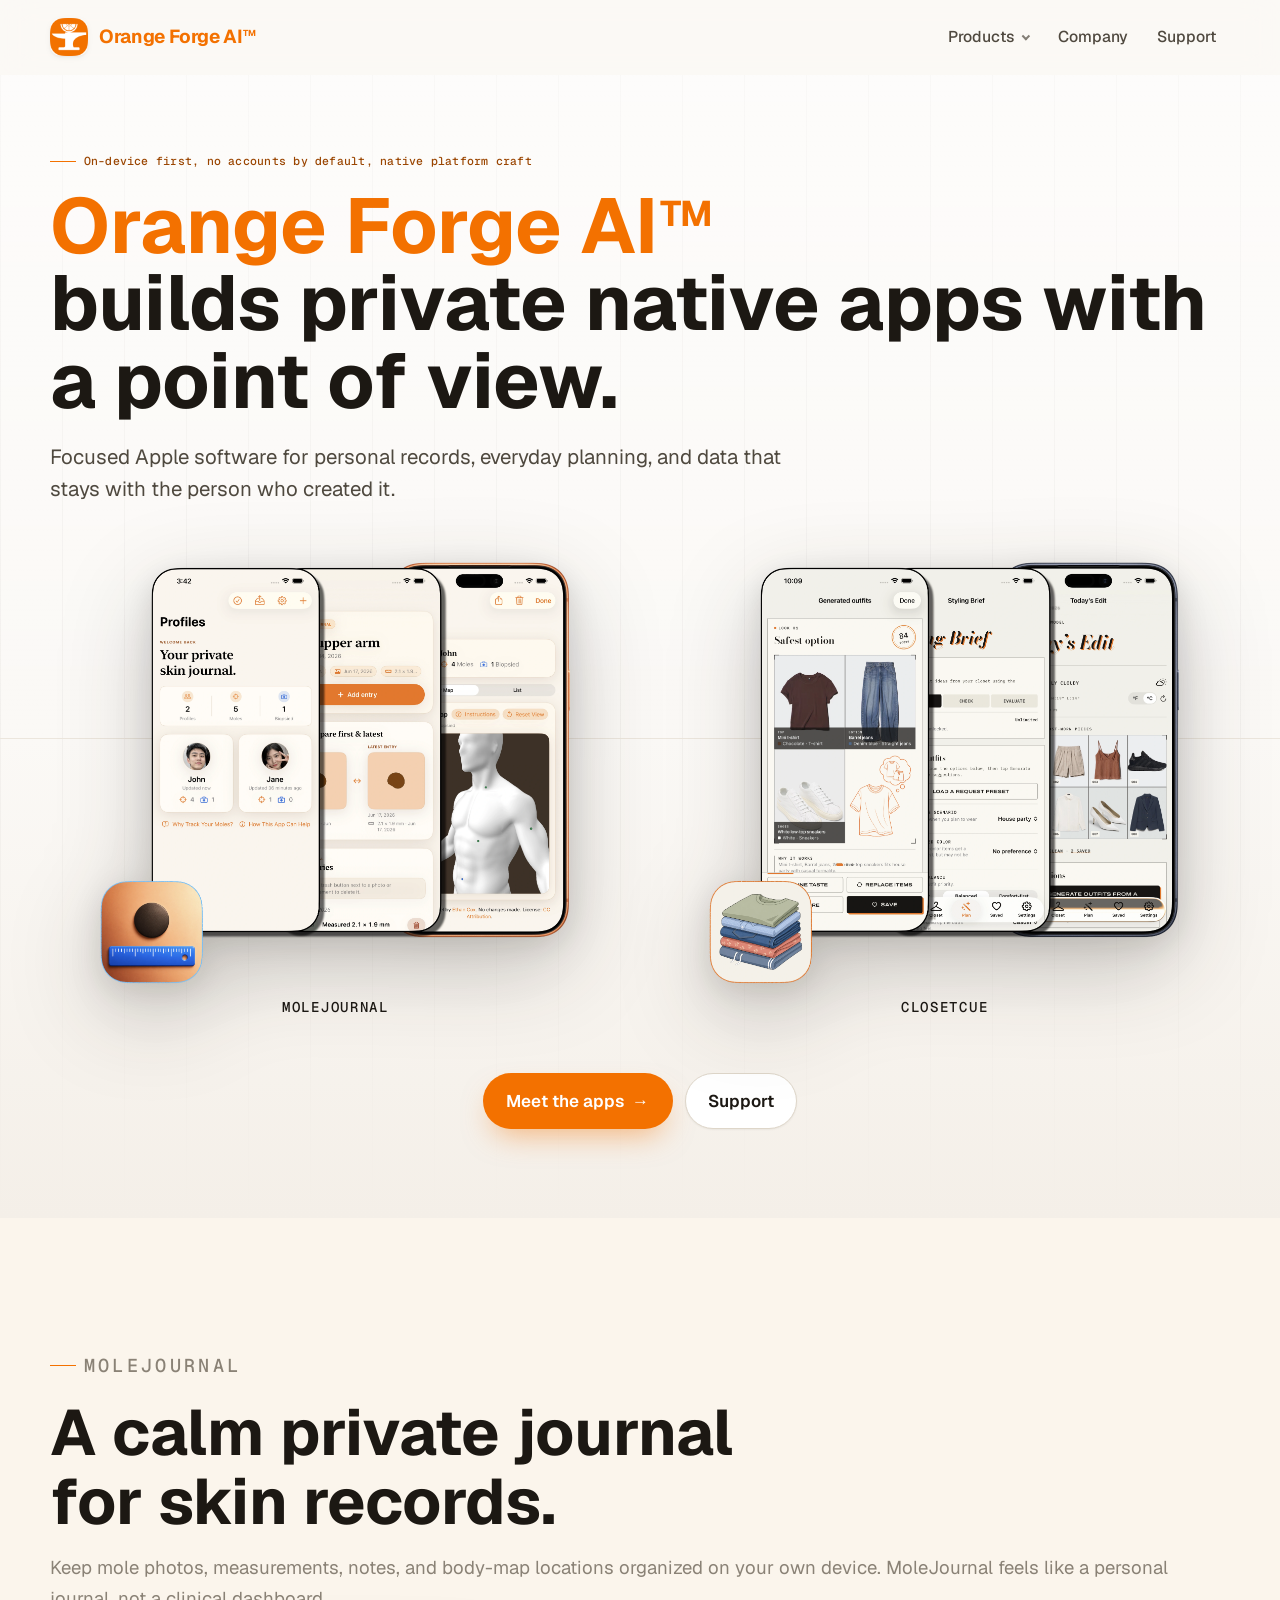
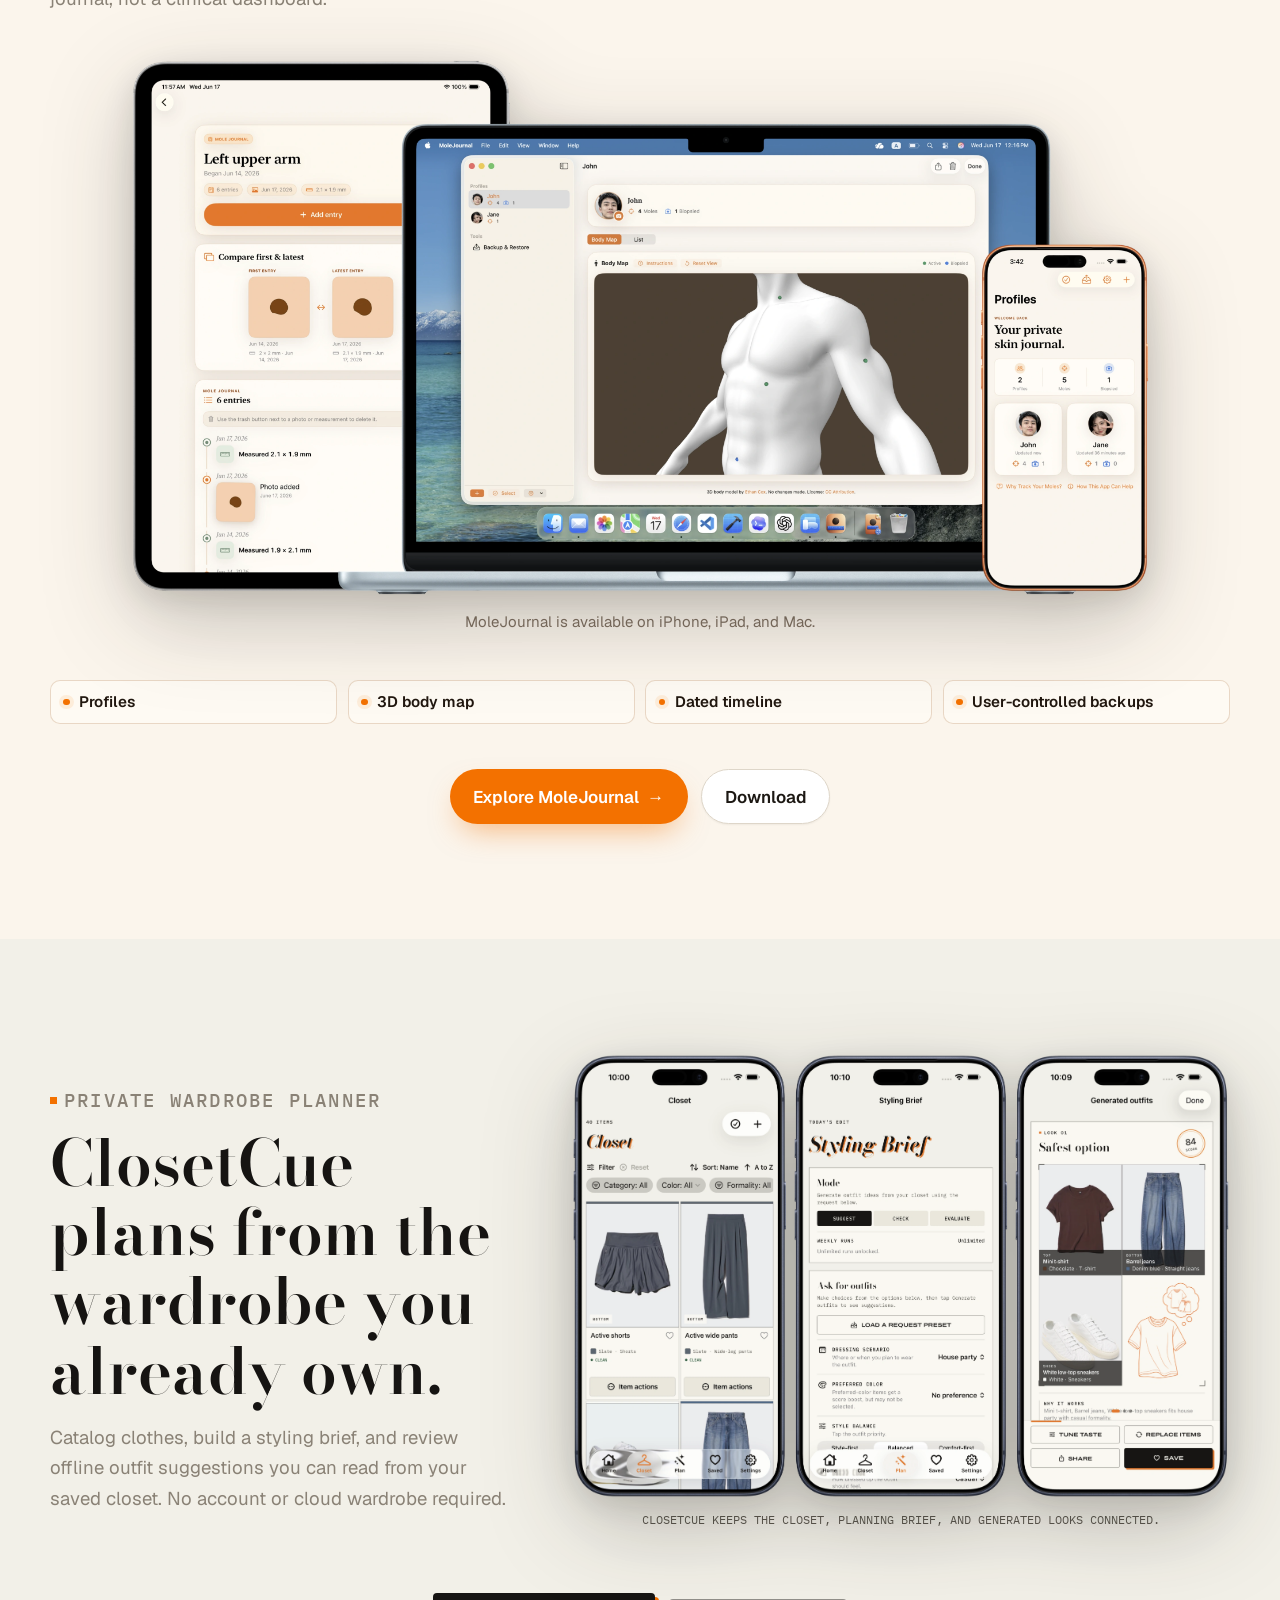
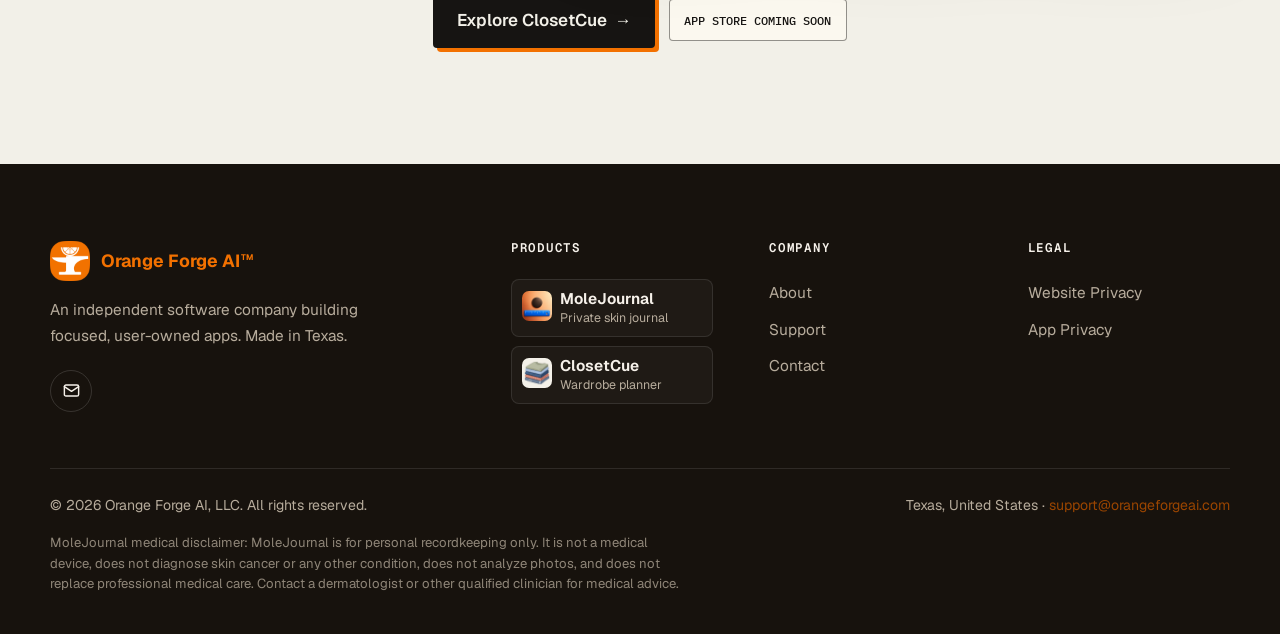
==== commit 7fcd10cc: "more design tweaks" ====
--- a/index.html
+++ b/index.html
@@ -79,23 +79,24 @@
                     <p class="studio-hero__lead">
                         Focused Apple software for personal records, everyday planning, and data that stays with the person who created it.
                     </p>
-                    <div class="studio-hero__actions" aria-label="Featured products">
-                        <a class="button button-primary" href="#molejournal">Meet the apps <span class="arrow" aria-hidden="true">&rarr;</span></a>
-                        <a class="button button-secondary" href="support.html">Support</a>
-                    </div>
                 </div>
 
                 <div class="studio-hero__tableau" aria-label="MoleJournal and ClosetCue product previews">
                     <figure class="studio-hero__product studio-hero__mole">
-                        <img src="assets/screenshots/molejournal/all_devices.webp" width="3566" height="1879"
+                        <img src="assets/screenshots/molejournal/hero_molejournal.webp" width="3722" height="3337"
                             alt="MoleJournal app screens shown across Apple devices" loading="eager" fetchpriority="high" decoding="async">
-                        <figcaption>MoleJournal across iPhone, iPad, and Mac.</figcaption>
+                        <figcaption>MoleJournal</figcaption>
                     </figure>
                     <figure class="studio-hero__product studio-hero__closet">
-                        <img src="assets/screenshots/closetcue/main_closetcue.webp" width="3322" height="2239"
+                        <img src="assets/screenshots/closetcue/hero_closetcue.webp" width="3722" height="3337"
                             alt="ClosetCue wardrobe planning screens shown on iPhone" loading="eager" fetchpriority="high" decoding="async">
-                        <figcaption>ClosetCue wardrobe planning on iPhone.</figcaption>
+                        <figcaption>ClosetCue</figcaption>
                     </figure>
+                </div>
+
+                <div class="studio-hero__actions" aria-label="Featured products">
+                    <a class="button button-primary" href="#molejournal">Meet the apps <span class="arrow" aria-hidden="true">&rarr;</span></a>
+                    <a class="button button-secondary" href="support.html">Support</a>
                 </div>
             </div>
         </section>
@@ -109,16 +110,6 @@
                     <p>
                         Keep mole photos, measurements, notes, and body-map locations organized on your own device. MoleJournal feels like a personal journal, not a clinical dashboard.
                     </p>
-                    <div class="journal-mini-timeline" aria-label="MoleJournal feature highlights">
-                        <span>Profiles</span>
-                        <span>3D body map</span>
-                        <span>Dated timeline</span>
-                        <span>User-controlled backups</span>
-                    </div>
-                    <div class="home-product__actions">
-                        <a class="button button-primary" href="molejournal.html">Explore MoleJournal <span class="arrow" aria-hidden="true">&rarr;</span></a>
-                        <a class="button button-secondary" href="https://apps.apple.com/us/app/molejournal/id6771623193" target="_blank" rel="noopener">Download</a>
-                    </div>
                 </div>
 
                 <figure class="journal-device-composition">
@@ -126,6 +117,18 @@
                         alt="MoleJournal shown on MacBook Pro, iPad Pro, and iPhone" loading="lazy" decoding="async">
                     <figcaption>MoleJournal is available on iPhone, iPad, and Mac.</figcaption>
                 </figure>
+
+                <div class="journal-mini-timeline" aria-label="MoleJournal feature highlights">
+                    <span>Profiles</span>
+                    <span>3D body map</span>
+                    <span>Dated timeline</span>
+                    <span>User-controlled backups</span>
+                </div>
+
+                <div class="home-product__actions">
+                    <a class="button button-primary" href="molejournal.html">Explore MoleJournal <span class="arrow" aria-hidden="true">&rarr;</span></a>
+                    <a class="button button-secondary" href="https://apps.apple.com/us/app/molejournal/id6771623193" target="_blank" rel="noopener">Download</a>
+                </div>
             </div>
         </section>
 
@@ -136,12 +139,8 @@
                     <p class="pressmark">Private wardrobe planner</p>
                     <h2 id="closetcue-title"><span>ClosetCue</span> plans from the wardrobe you already own.</h2>
                     <p>
-                        Catalog clothes, build a styling brief, and review on-device, rule-based outfit ideas from your saved closet. No account or cloud wardrobe required.
+                        Catalog clothes, build a styling brief, and review offline outfit suggestions you can read from your saved closet. No account or cloud wardrobe required.
                     </p>
-                    <div class="closet-proof__actions">
-                        <a class="button button-primary closet-button" href="closetcue.html">Explore ClosetCue <span class="arrow" aria-hidden="true">&rarr;</span></a>
-                        <span class="coming-soon-pill" aria-label="ClosetCue App Store availability">App Store coming soon</span>
-                    </div>
                 </div>
 
                 <figure class="closet-proof__image">
@@ -149,6 +148,11 @@
                         alt="ClosetCue closet, styling brief, and outfit preview screens" loading="lazy" decoding="async">
                     <figcaption>ClosetCue keeps the closet, planning brief, and generated looks connected.</figcaption>
                 </figure>
+
+                <div class="closet-proof__actions">
+                    <a class="button button-primary closet-button" href="closetcue.html">Explore ClosetCue <span class="arrow" aria-hidden="true">&rarr;</span></a>
+                    <span class="coming-soon-pill" aria-label="ClosetCue App Store availability">App Store coming soon</span>
+                </div>
             </div>
         </section>
     </main>
--- a/style.css
+++ b/style.css
@@ -2060,13 +2060,14 @@
 }
 
 .studio-hero__copy {
-    max-width: 920px;
+    max-width: none;
 }
 
 .studio-hero__title {
-    max-width: 980px;
-    font-size: clamp(2.9rem, 6.4vw, 6.1rem);
+    max-width: none;
+    font-size: clamp(2.75rem, 6.05vw, 5.9rem);
     line-height: 1;
+    text-wrap: wrap;
 }
 
 .studio-hero__brand {
@@ -2093,7 +2094,8 @@
     display: flex;
     flex-wrap: wrap;
     gap: 0.75rem;
-    margin-top: 1.6rem;
+    justify-content: center;
+    margin-top: 0;
 }
 
 .studio-hero__tableau {
@@ -2101,38 +2103,37 @@
     display: grid;
     grid-template-columns: minmax(0, 1fr) minmax(0, 1fr);
     gap: clamp(1.25rem, 3vw, 2.4rem);
-    align-items: end;
+    align-items: stretch;
 }
 
 .studio-hero__product {
     display: flex;
     position: relative;
+    flex-direction: column;
     align-items: center;
     justify-content: center;
     min-width: 0;
-    min-height: clamp(250px, 27vw, 380px);
     margin: 0;
-    padding: clamp(0.2rem, 1vw, 0.8rem);
-    aspect-ratio: 16 / 10;
+    padding: 0;
 }
 
 .studio-hero__product img {
     width: 100%;
-    height: 100%;
+    height: clamp(270px, 33vw, 470px);
     object-fit: contain;
     filter: var(--device-shadow);
 }
 
 .studio-hero__product figcaption {
-    position: absolute;
-    width: 1px;
-    height: 1px;
-    padding: 0;
-    margin: -1px;
-    overflow: hidden;
-    clip: rect(0, 0, 0, 0);
-    white-space: nowrap;
-    border: 0;
+    margin-top: clamp(0.5rem, 1.4vw, 0.9rem);
+    color: var(--ink);
+    font-family: var(--font-mono);
+    font-size: clamp(0.78rem, 1.1vw, 0.92rem);
+    font-weight: 500;
+    letter-spacing: 0.12em;
+    line-height: 1.2;
+    text-align: center;
+    text-transform: uppercase;
 }
 
 .home-product {
@@ -2145,9 +2146,13 @@
 
 .home-product__grid {
     display: grid;
-    grid-template-columns: minmax(0, 0.68fr) minmax(0, 1.32fr);
-    align-items: center;
-    gap: clamp(1.8rem, 4vw, 3.2rem);
+    grid-template-columns: 1fr;
+    align-items: start;
+    gap: clamp(1.6rem, 3.6vw, 2.8rem);
+}
+
+.home-product__copy {
+    max-width: none;
 }
 
 .home-product__copy h2,
@@ -2168,14 +2173,17 @@
     flex-wrap: wrap;
     gap: 0.85rem;
     align-items: center;
-    margin-top: 1.7rem;
+    justify-content: center;
+    grid-column: 1 / -1;
+    margin-top: 0;
 }
 
 .journal-mini-timeline {
     display: grid;
-    grid-template-columns: repeat(2, minmax(0, 1fr));
+    grid-template-columns: repeat(4, minmax(0, 1fr));
     gap: 0.65rem;
-    margin-top: 1.4rem;
+    grid-column: 1 / -1;
+    margin-top: 0;
 }
 
 .journal-mini-timeline span {
@@ -2210,7 +2218,7 @@
 }
 
 .journal-device-composition img {
-    width: min(100%, 1040px);
+    width: min(100%, 1020px);
     margin-inline: auto;
     filter: var(--device-shadow);
 }
@@ -2424,11 +2432,17 @@
 
 .mj-hero__devices {
     margin: 0;
+    text-align: center;
 }
 
 .mj-hero__devices img {
-    width: min(100%, 1120px);
+    width: min(100%, 1020px);
     margin-inline: auto;
+}
+
+.mj-hero__actions {
+    justify-content: center;
+    margin-top: 0;
 }
 
 .mj-notice {
@@ -2472,19 +2486,27 @@
     text-align: center;
 }
 
-.mj-phone-card img,
-.mj-backup-phone img {
+.mj-phone-card img {
     width: min(64%, 300px);
     margin-inline: auto;
 }
 
+.mj-backup-phone img {
+    width: min(100%, 612px);
+    max-width: 100%;
+    height: auto;
+    margin-inline: auto;
+}
+
 .mj-ipad-card img {
-    width: min(82%, 540px);
+    width: min(76%, 490px);
     margin-inline: auto;
 }
 
 .mj-map-figure img {
-    width: 100%;
+    width: 106%;
+    max-width: none;
+    margin-inline: -3%;
 }
 
 .mj-checklist {
@@ -2645,9 +2667,21 @@
 
 .cc-lockup {
     display: flex;
-    align-items: center;
-    gap: 0.95rem;
+    align-items: flex-start;
+    gap: clamp(0.95rem, 2vw, 1.35rem);
     margin-bottom: 1.6rem;
+}
+
+.cc-lockup__copy {
+    display: grid;
+    align-content: center;
+    gap: 0.5rem;
+    min-width: 0;
+}
+
+.cc-lockup__copy .pressmark {
+    display: flex;
+    margin: 0;
 }
 
 .cc-lockup img {
@@ -2660,7 +2694,7 @@
 .cc-title {
     position: relative;
     display: inline-block;
-    font-size: clamp(3rem, 6vw, 5rem);
+    font-size: clamp(2.8rem, 5.5vw, 4.7rem);
     line-height: 0.88;
 }
 
@@ -2699,6 +2733,11 @@
 
 .cc-actions--center {
     justify-content: center;
+}
+
+.cc-hero__actions {
+    justify-content: center;
+    margin-top: 0;
 }
 
 .cc-showcase--hero {
@@ -3050,8 +3089,6 @@
         grid-template-columns: 1fr;
     }
 
-    .studio-hero__copy,
-    .home-product__copy,
     .closet-proof__mast {
         max-width: 760px;
     }
@@ -3075,18 +3112,31 @@
     }
 
     .studio-hero__tableau {
-        grid-template-columns: 1fr;
+        grid-template-columns: repeat(2, minmax(0, 1fr));
         gap: 1.5rem;
     }
 
-    .studio-hero__product {
-        min-height: clamp(220px, 64vw, 380px);
+    .studio-hero__product img {
+        height: clamp(185px, 42vw, 285px);
+    }
+
+    .journal-mini-timeline {
+        grid-template-columns: repeat(2, minmax(0, 1fr));
     }
 
     .mj-phone-card img,
-    .mj-backup-phone img,
     .cc-phone-shot img {
         width: min(76%, 280px);
+    }
+
+    .mj-backup-phone img {
+        width: min(100%, 571px);
+    }
+
+    .mj-map-figure img {
+        width: 100%;
+        max-width: 100%;
+        margin-inline: auto;
     }
 
     .cc-phone-shot--mini img {
@@ -3142,25 +3192,13 @@
         gap: 0.2rem;
     }
 
-    .studio-hero__actions .button {
-        width: auto;
-    }
-
-    .studio-hero__actions .button-primary {
-        flex: 1 1 0;
-        min-width: 0;
-    }
-
-    .studio-hero__actions .button-secondary {
-        flex: 0 0 auto;
-    }
-
     .studio-hero__tableau {
+        grid-template-columns: 1fr;
         margin-top: 0.5rem;
     }
 
-    .studio-hero__product {
-        min-height: clamp(190px, 70vw, 310px);
+    .studio-hero__product img {
+        height: clamp(205px, 76vw, 335px);
     }
 
     .journal-mini-timeline {
